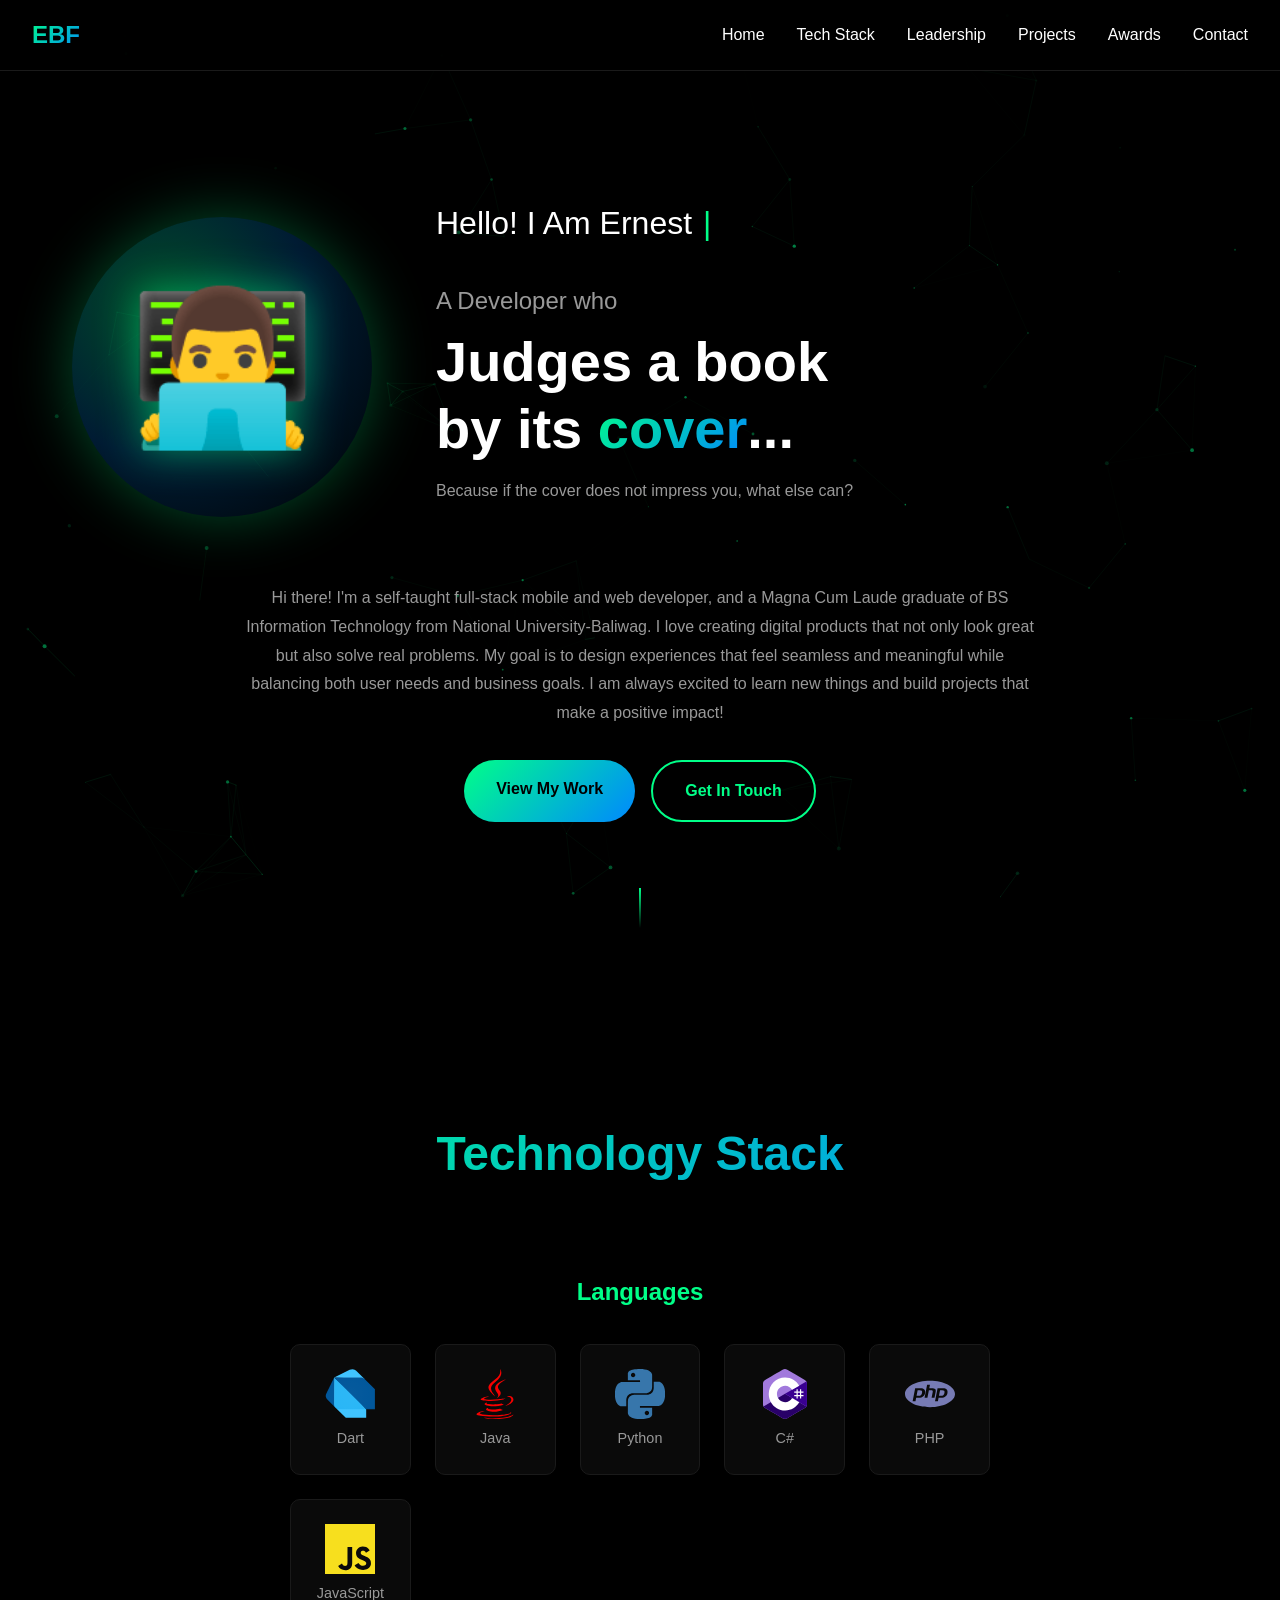
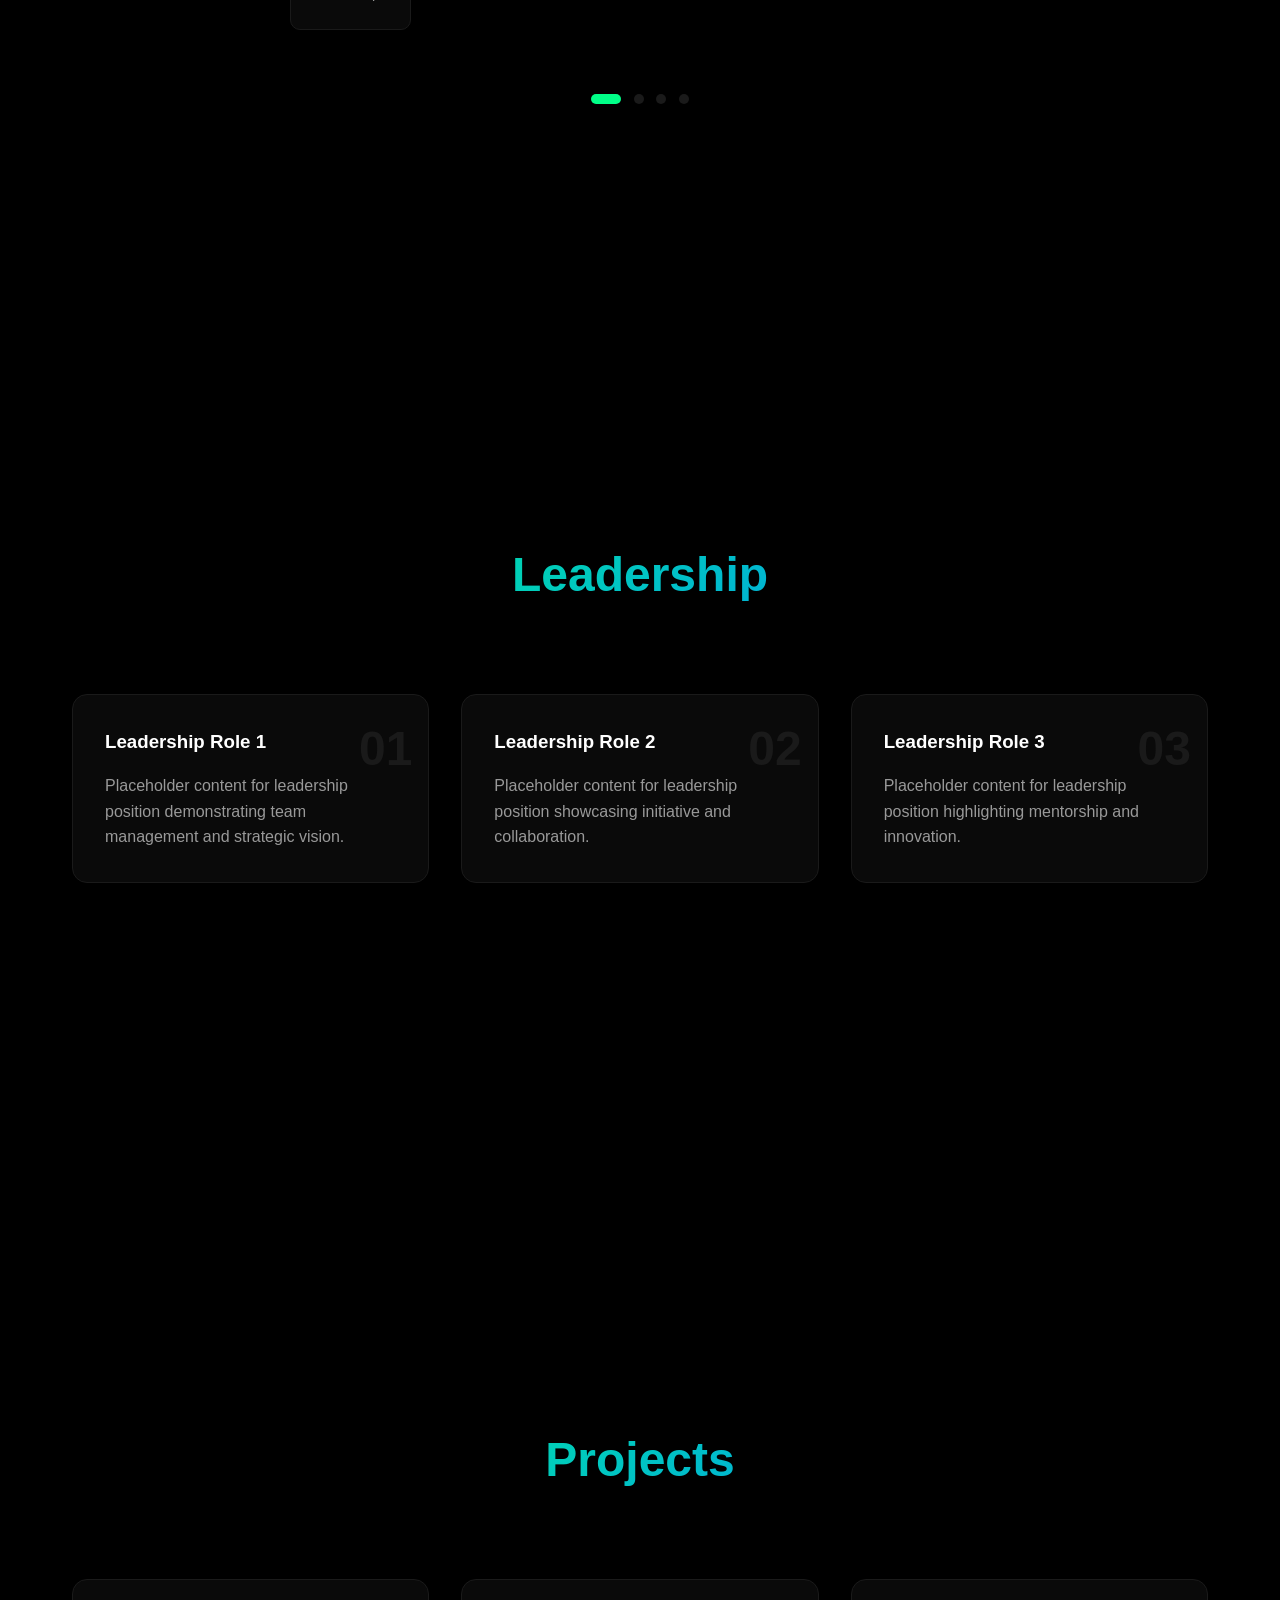
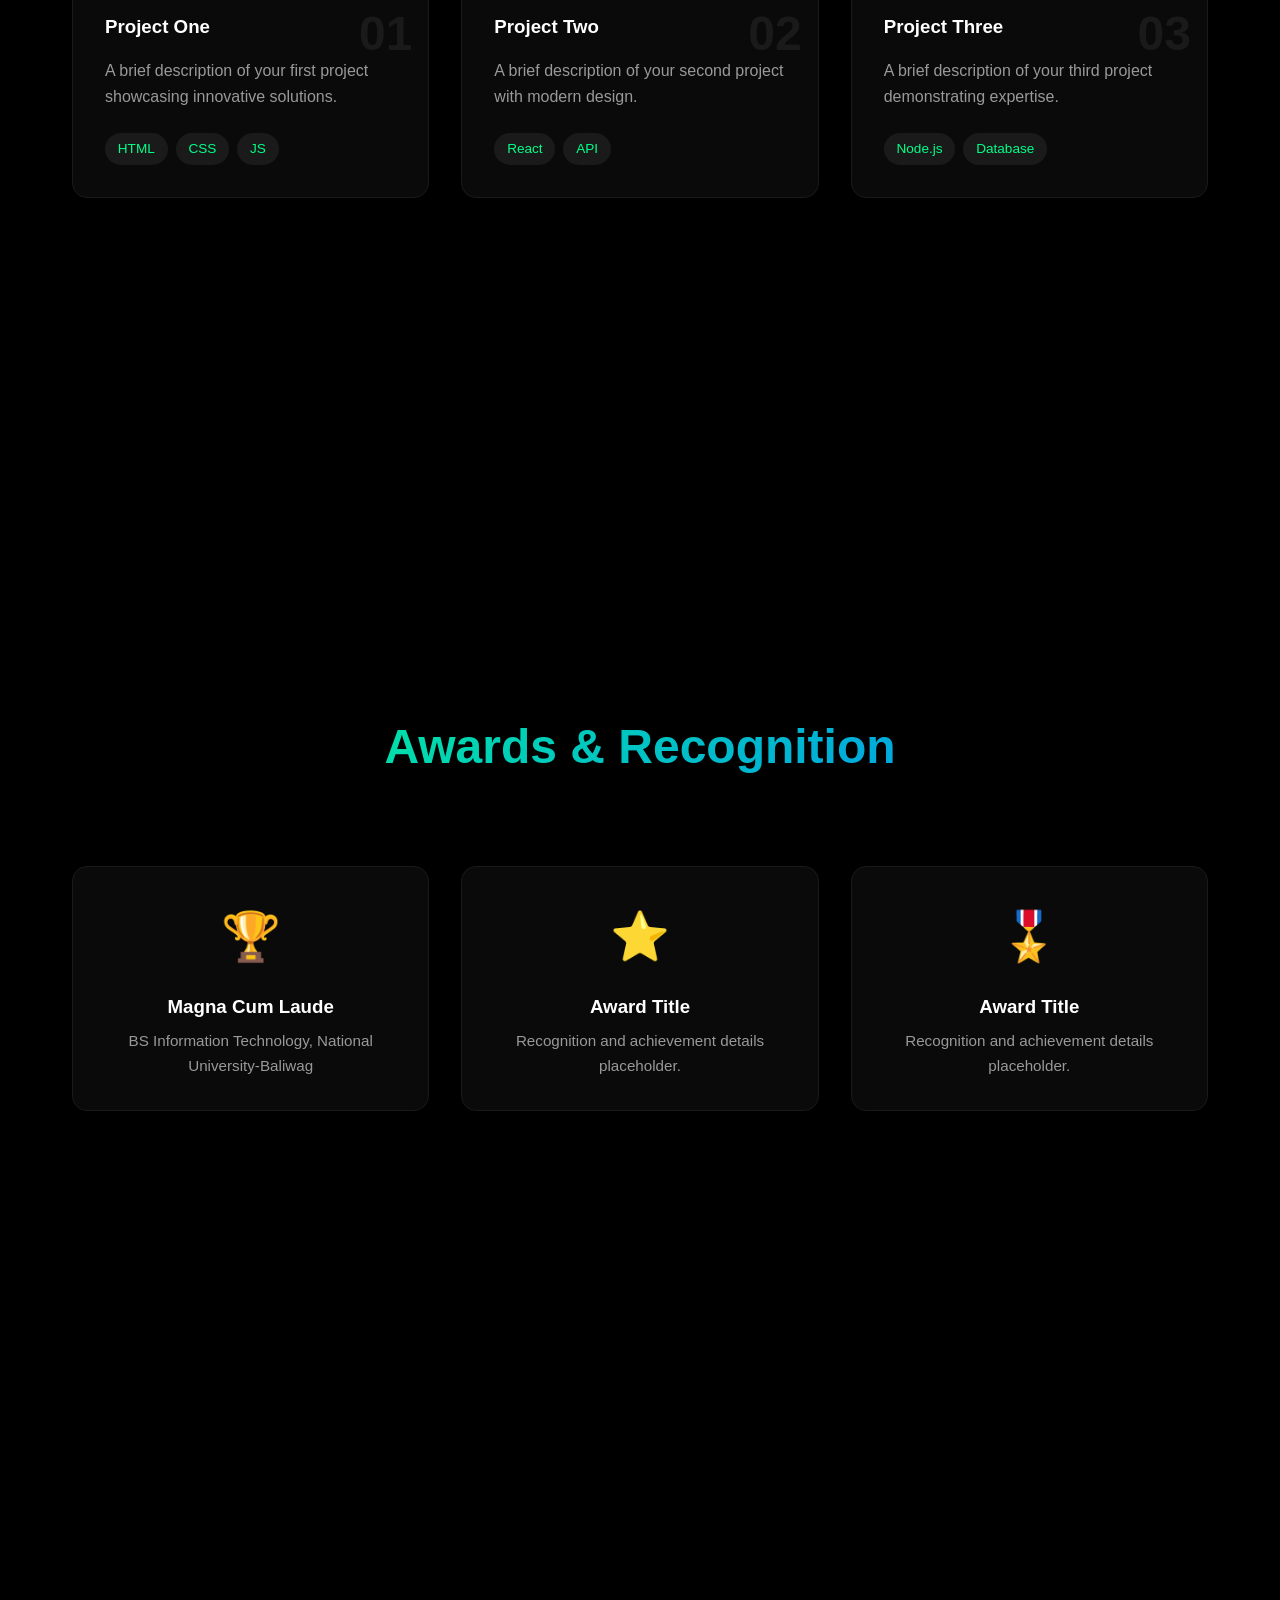
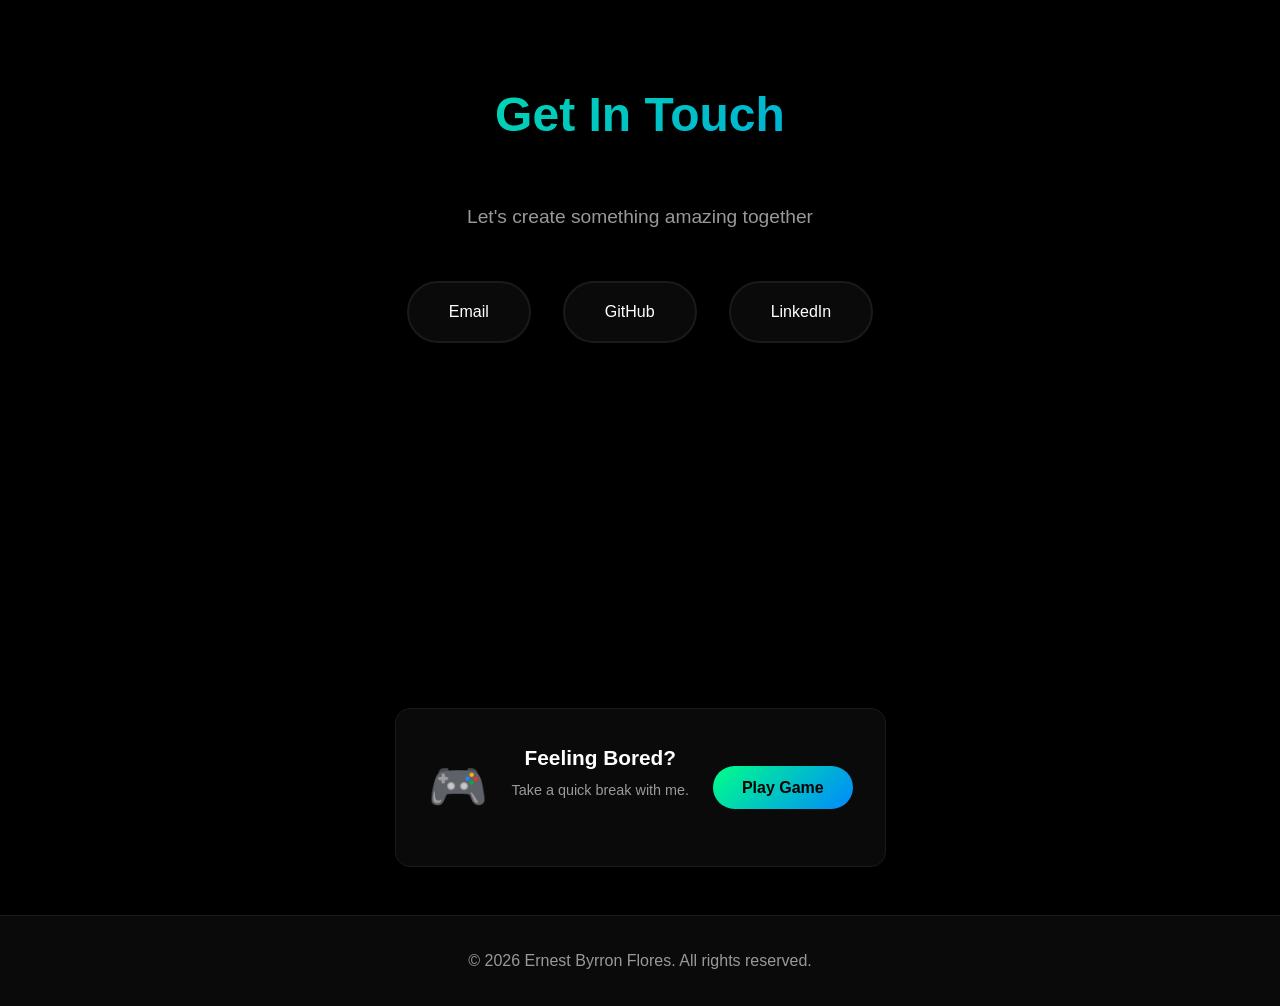
==== index.html @ b669d97f "Initial commit" ====
<!DOCTYPE html>
<html lang="en">
<head>
    <meta charset="UTF-8">
    <meta name="viewport" content="width=device-width, initial-scale=1.0">
    <title>Ernest Byrron Flores - Developer & Designer</title>
    <link rel="stylesheet" href="styles.css">
</head>
<body>
    <canvas id="particles"></canvas>
    
    <header>
        <div class="logo">EBF</div>
        <nav>
            <a href="#hero">Home</a>
            <a href="#tech-stack">Tech Stack</a>
            <a href="#leadership">Leadership</a>
            <a href="#projects">Projects</a>
            <a href="#awards">Awards</a>
            <a href="#contact">Contact</a>
        </nav>
    </header>

    <main>
        <section id="hero">
            <div class="hero-content">
                <div class="hero-avatar">
                    <div class="avatar-container">
                        <div class="avatar-emoji">👨‍💻</div>
                    </div>
                </div>
                <div class="hero-text">
                    <h1 class="hero-greeting"><span id="typewriter"></span><span class="cursor">|</span></h1>
                    <div class="tagline-section">
                        <p class="tagline-intro">A Developer who</p>
                        <p class="tagline-main">Judges a book<br>by its <span class="accent">cover</span>...</p>
                        <p class="tagline-subtitle">Because if the cover does not impress you, what else can?</p>
                    </div>
                </div>
            </div>
            <div class="hero-bio-section">
                <p class="bio">Hi there! I'm a self-taught full-stack mobile and web developer, and a Magna Cum Laude graduate of BS Information Technology from National University-Baliwag. I love creating digital products that not only look great but also solve real problems. My goal is to design experiences that feel seamless and meaningful while balancing both user needs and business goals. I am always excited to learn new things and build projects that make a positive impact!</p>
                <div class="hero-cta">
                    <a href="#projects" class="cta-button">View My Work</a>
                    <a href="#contact" class="cta-button-outline">Get In Touch</a>
                </div>
            </div>
            <div class="scroll-indicator">
                <span></span>
            </div>
        </section>

        <section id="tech-stack">
            <h2>Technology Stack</h2>
            <div class="tech-carousel-container">
                <div class="tech-carousel">
                    <div class="tech-category">
                        <h3 class="category-title">Languages</h3>
                        <div class="tech-items">
                            <div class="tech-item">
                                <img src="assets/icons/dart.svg" alt="Dart" class="tech-logo">
                                <span>Dart</span>
                            </div>
                            <div class="tech-item">
                                <img src="assets/icons/java.svg" alt="Java" class="tech-logo">
                                <span>Java</span>
                            </div>
                            <div class="tech-item">
                                <img src="assets/icons/python.svg" alt="Python" class="tech-logo">
                                <span>Python</span>
                            </div>
                            <div class="tech-item">
                                <img src="assets/icons/csharp.svg" alt="C#" class="tech-logo">
                                <span>C#</span>
                            </div>
                            <div class="tech-item">
                                <img src="assets/icons/php.svg" alt="PHP" class="tech-logo">
                                <span>PHP</span>
                            </div>
                            <div class="tech-item">
                                <img src="assets/icons/javascript.svg" alt="JavaScript" class="tech-logo">
                                <span>JavaScript</span>
                            </div>
                        </div>
                    </div>
                    <div class="tech-category">
                        <h3 class="category-title">Frontend</h3>
                        <div class="tech-items">
                            <div class="tech-item">
                                <img src="assets/icons/html5.svg" alt="HTML5" class="tech-logo">
                                <span>HTML5</span>
                            </div>
                            <div class="tech-item">
                                <img src="assets/icons/css3.svg" alt="CSS3" class="tech-logo">
                                <span>CSS3</span>
                            </div>
                            <div class="tech-item">
                                <img src="assets/icons/react.svg" alt="React" class="tech-logo">
                                <span>React</span>
                            </div>
                            <div class="tech-item">
                                <img src="assets/icons/flutter.svg" alt="Flutter" class="tech-logo">
                                <span>Flutter</span>
                            </div>
                        </div>
                    </div>
                    <div class="tech-category">
                        <h3 class="category-title">Backend & Database</h3>
                        <div class="tech-items">
                            <div class="tech-item">
                                <img src="assets/icons/laravel.svg" alt="Laravel" class="tech-logo">
                                <span>Laravel</span>
                            </div>
                            <div class="tech-item">
                                <img src="assets/icons/firebase.svg" alt="Firebase" class="tech-logo">
                                <span>Firebase</span>
                            </div>
                            <div class="tech-item">
                                <img src="assets/icons/mysql.svg" alt="MySQL" class="tech-logo">
                                <span>MySQL</span>
                            </div>
                        </div>
                    </div>
                    <div class="tech-category">
                        <h3 class="category-title">Tools & Others</h3>
                        <div class="tech-items">
                            <div class="tech-item">
                                <img src="assets/icons/figma.svg" alt="Figma" class="tech-logo">
                                <span>Figma</span>
                            </div>
                            <div class="tech-item">
                                <img src="assets/icons/flutterflow.svg" alt="FlutterFlow" class="tech-logo">
                                <span>FlutterFlow</span>
                            </div>
                            <div class="tech-item">
                                <img src="assets/icons/arduino.svg" alt="Arduino" class="tech-logo">
                                <span>Arduino</span>
                            </div>
                        </div>
                    </div>
                </div>
                <div class="carousel-dots"></div>
            </div>
        </section>

        <section id="leadership">
            <h2>Leadership</h2>
            <div class="leadership-cards">
                <div class="leadership-card">
                    <div class="card-number">01</div>
                    <h3>Leadership Role 1</h3>
                    <p>Placeholder content for leadership position demonstrating team management and strategic vision.</p>
                </div>
                <div class="leadership-card">
                    <div class="card-number">02</div>
                    <h3>Leadership Role 2</h3>
                    <p>Placeholder content for leadership position showcasing initiative and collaboration.</p>
                </div>
                <div class="leadership-card">
                    <div class="card-number">03</div>
                    <h3>Leadership Role 3</h3>
                    <p>Placeholder content for leadership position highlighting mentorship and innovation.</p>
                </div>
            </div>
        </section>


        <section id="projects">
            <h2>Projects</h2>
            <div class="project-grid">
                <div class="project-card">
                    <div class="project-number">01</div>
                    <h3>Project One</h3>
                    <p>A brief description of your first project showcasing innovative solutions.</p>
                    <div class="project-tags">
                        <span class="tag">HTML</span>
                        <span class="tag">CSS</span>
                        <span class="tag">JS</span>
                    </div>
                </div>
                <div class="project-card">
                    <div class="project-number">02</div>
                    <h3>Project Two</h3>
                    <p>A brief description of your second project with modern design.</p>
                    <div class="project-tags">
                        <span class="tag">React</span>
                        <span class="tag">API</span>
                    </div>
                </div>
                <div class="project-card">
                    <div class="project-number">03</div>
                    <h3>Project Three</h3>
                    <p>A brief description of your third project demonstrating expertise.</p>
                    <div class="project-tags">
                        <span class="tag">Node.js</span>
                        <span class="tag">Database</span>
                    </div>
                </div>
            </div>
        </section>

        <section id="awards">
            <h2>Awards & Recognition</h2>
            <div class="awards-grid">
                <div class="award-card">
                    <div class="award-icon">🏆</div>
                    <h3>Magna Cum Laude</h3>
                    <p>BS Information Technology, National University-Baliwag</p>
                </div>
                <div class="award-card">
                    <div class="award-icon">⭐</div>
                    <h3>Award Title</h3>
                    <p>Recognition and achievement details placeholder.</p>
                </div>
                <div class="award-card">
                    <div class="award-icon">🎖️</div>
                    <h3>Award Title</h3>
                    <p>Recognition and achievement details placeholder.</p>
                </div>
            </div>
        </section>

        <section id="contact">
            <h2>Get In Touch</h2>
            <p>Let's create something amazing together</p>
            <div class="contact-links">
                <a href="mailto:fbyrron19@gmail.com" class="contact-link">
                    <span class="link-text">Email</span>
                </a>
                <a href="https://github.com/yourusername" target="_blank" class="contact-link">
                    <span class="link-text">GitHub</span>
                </a>
                <a href="https://www.linkedin.com/in/ernest-byrron-flores-078899250/" target="_blank" class="contact-link">
                    <span class="link-text">LinkedIn</span>
                </a>
            </div>
        </section>

        <section id="game" class="compact-section">
            <div class="game-cta">
                <span class="game-emoji">🎮</span>
                <div class="game-text">
                    <h3>Feeling Bored?</h3>
                    <p>Take a quick break with me.</p>
                </div>
                <button class="play-game-btn-compact" onclick="openGame()">Play Game</button>
            </div>
        </section>
    </main>

    <div id="game-modal" class="modal">
        <div class="modal-content game-modal">
            <span class="close-modal" onclick="closeGame()">&times;</span>
            <h2>Tic-Tac-Toe</h2>
            
            <div class="game-mode-selection" id="modeSelection">
                <p class="mode-description">Choose your game mode</p>
                <button class="mode-btn" onclick="selectMode('ai')">
                    <span class="mode-icon">🤖</span>
                    <span class="mode-title">1 Player</span>
                    <span class="mode-subtitle">vs Ernest</span>
                </button>
                <button class="mode-btn" onclick="selectMode('2player')">
                    <span class="mode-icon">👥</span>
                    <span class="mode-title">2 Players</span>
                    <span class="mode-subtitle">vs your friend</span>
                </button>
            </div>

            <div class="game-mode-selection" id="difficultySelection" style="display: none;">
                <button class="back-arrow" onclick="backToModeSelection()">← Back</button>
                <p class="mode-description">Select Difficulty</p>
                <button class="mode-btn difficulty-btn" onclick="selectDifficulty('easy')">
                    <span class="mode-icon">😊</span>
                    <span class="mode-title">Easy</span>
                    <span class="mode-subtitle">Ernest makes mistakes</span>
                </button>
                <button class="mode-btn difficulty-btn" onclick="selectDifficulty('medium')">
                    <span class="mode-icon">🤔</span>
                    <span class="mode-title">Medium</span>
                    <span class="mode-subtitle">Balanced challenge</span>
                </button>
                <button class="mode-btn difficulty-btn" onclick="selectDifficulty('hard')">
                    <span class="mode-icon">😈</span>
                    <span class="mode-title">Hard</span>
                    <span class="mode-subtitle">Unbeatable Ernest</span>
                </button>
            </div>

            <div class="game-container" id="gameContainer" style="display: none;">
                <div class="scoreboard">
                    <div class="player-score player-x">
                        <div class="player-icon">X</div>
                        <div class="player-info">
                            <div class="player-name" id="playerXName">Player X</div>
                            <div class="score" id="scoreX">0</div>
                        </div>
                    </div>
                    <div class="score-divider">
                        <div class="vs">VS</div>
                    </div>
                    <div class="player-score player-o">
                        <div class="player-info">
                            <div class="player-name" id="playerOName">Player O</div>
                            <div class="score" id="scoreO">0</div>
                        </div>
                        <div class="player-icon">O</div>
                    </div>
                </div>

                <div class="game-status-bar">
                    <p id="gameStatus">Player X's Turn</p>
                </div>

                <div class="game-board-wrapper">
                    <div class="game-board" id="gameBoard">
                        <div class="cell" data-index="0"></div>
                        <div class="cell" data-index="1"></div>
                        <div class="cell" data-index="2"></div>
                        <div class="cell" data-index="3"></div>
                        <div class="cell" data-index="4"></div>
                        <div class="cell" data-index="5"></div>
                        <div class="cell" data-index="6"></div>
                        <div class="cell" data-index="7"></div>
                        <div class="cell" data-index="8"></div>
                    </div>
                </div>

                <div class="game-controls">
                    <button class="control-btn reset-btn" onclick="resetGame()">
                        <span>🔄</span> New Round
                    </button>
                    <button class="control-btn mode-btn-small" onclick="gameMode === 'ai' ? backToDifficultySelection() : backToModeSelection()">
                        <span>⬅️</span> Back
                    </button>
                </div>
            </div>
        </div>
    </div>

    <div id="win-modal" class="modal">
        <div class="modal-content win-modal-content">
            <h2 id="winMessage"></h2>
            <div class="win-buttons">
                <button class="cta-button" onclick="playAgain()">Play Again</button>
                <button class="cta-button-outline" onclick="closeWinModal()">Close</button>
            </div>
        </div>
    </div>

    <footer>
        <p>&copy; 2026 Ernest Byrron Flores. All rights reserved.</p>
    </footer>

    <script src="script.js"></script>
    <script src="game.js"></script>
</body>
</html>
---- styles.css ----
* {
    margin: 0;
    padding: 0;
    box-sizing: border-box;
}

html {
    overflow-x: hidden;
    width: 100%;
}

:root {
    --primary: #00ff88;
    --secondary: #0088ff;
    --bg-dark: #000000;
    --bg-card: #0a0a0a;
    --text-primary: #ffffff;
    --text-secondary: #999999;
    --border: #1a1a1a;
}

body {
    font-family: -apple-system, BlinkMacSystemFont, 'Segoe UI', Roboto, Oxygen, Ubuntu, Cantarell, sans-serif;
    line-height: 1.6;
    color: var(--text-primary);
    background: var(--bg-dark);
    overflow-x: hidden;
    width: 100%;
    max-width: 100vw;
}

#particles {
    position: fixed;
    top: 0;
    left: 0;
    width: 100%;
    height: 100%;
    z-index: 0;
    pointer-events: none;
}

header {
    position: fixed;
    top: 0;
    width: 100%;
    background: rgba(0, 0, 0, 0.8);
    backdrop-filter: blur(20px);
    padding: 1rem 2rem;
    border-bottom: 1px solid var(--border);
    z-index: 1000;
    display: flex;
    justify-content: space-between;
    align-items: center;
}

.logo {
    font-size: 1.5rem;
    font-weight: 700;
    background: linear-gradient(135deg, var(--primary), var(--secondary));
    -webkit-background-clip: text;
    -webkit-text-fill-color: transparent;
    background-clip: text;
}

nav {
    display: flex;
    gap: 2rem;
}

nav a {
    text-decoration: none;
    color: var(--text-primary);
    font-weight: 500;
    position: relative;
    transition: color 0.3s;
}

nav a::after {
    content: '';
    position: absolute;
    bottom: -5px;
    left: 0;
    width: 0;
    height: 2px;
    background: linear-gradient(90deg, var(--primary), var(--secondary));
    transition: width 0.3s;
}

nav a:hover {
    color: var(--primary);
}

nav a:hover::after {
    width: 100%;
}

main {
    margin-top: 60px;
    position: relative;
    z-index: 1;
}

section {
    padding: 6rem 2rem;
    max-width: 1200px;
    margin: 0 auto;
    min-height: 100vh;
    display: flex;
    flex-direction: column;
    justify-content: center;
}

#hero {
    position: relative;
    display: flex;
    flex-direction: column;
    justify-content: center;
    align-items: center;
    gap: 3rem;
}

.hero-content {
    display: flex;
    align-items: center;
    gap: 4rem;
    width: 100%;
    max-width: 1200px;
    animation: fadeInHero 1s ease;
}

.hero-avatar {
    flex-shrink: 0;
}

.avatar-container {
    width: 300px;
    height: 300px;
    border-radius: 50%;
    background: radial-gradient(circle at 30% 30%, rgba(0, 255, 136, 0.3), rgba(0, 136, 255, 0.2), transparent);
    display: flex;
    align-items: center;
    justify-content: center;
    position: relative;
    box-shadow: 0 0 60px rgba(0, 255, 136, 0.3);
}

.avatar-emoji {
    font-size: 150px;
    filter: drop-shadow(0 0 20px rgba(0, 255, 136, 0.5));
}

.hero-text {
    flex: 1;
    text-align: left;
}

.hero-greeting {
    font-size: 2rem;
    font-weight: 400;
    color: var(--text-primary);
    margin-bottom: 2rem;
}

.hero-greeting .name-accent {
    background: linear-gradient(135deg, var(--primary), var(--secondary));
    -webkit-background-clip: text;
    -webkit-text-fill-color: transparent;
    background-clip: text;
    font-weight: 700;
}

.hero-greeting .cursor {
    color: var(--primary);
    animation: blink 1s infinite;
    margin-left: 2px;
}

.tagline-section {
    margin-bottom: 2rem;
}

.tagline-intro {
    font-size: 1.5rem;
    color: var(--text-secondary);
    margin-bottom: 0.5rem;
}

.tagline-main {
    font-size: 3.5rem;
    font-weight: 700;
    line-height: 1.2;
    color: var(--text-primary);
    margin-bottom: 1rem;
}

.tagline-main .accent {
    background: linear-gradient(135deg, var(--primary), var(--secondary));
    -webkit-background-clip: text;
    -webkit-text-fill-color: transparent;
    background-clip: text;
}

.tagline-subtitle {
    font-size: 1rem;
    color: var(--text-secondary);
}

.hero-bio-section {
    max-width: 900px;
    text-align: center;
}

.bio {
    font-size: 1.1rem;
    color: var(--text-secondary);
    line-height: 1.8;
    margin-bottom: 2rem;
}

@keyframes blink {
    0%, 49% {
        opacity: 1;
    }
    50%, 100% {
        opacity: 0;
    }
}

.hero-cta {
    display: flex;
    gap: 1rem;
    justify-content: center;
    flex-wrap: wrap;
}

.cta-button {
    padding: 1rem 2rem;
    background: linear-gradient(135deg, var(--primary), var(--secondary));
    color: var(--bg-dark);
    text-decoration: none;
    border-radius: 50px;
    font-weight: 600;
    transition: transform 0.3s, box-shadow 0.3s;
    position: relative;
    overflow: hidden;
}

.cta-button::before {
    content: '';
    position: absolute;
    top: 50%;
    left: 50%;
    width: 0;
    height: 0;
    border-radius: 50%;
    background: rgba(255, 255, 255, 0.3);
    transform: translate(-50%, -50%);
    transition: width 0.6s, height 0.6s;
}

.cta-button:hover::before {
    width: 300px;
    height: 300px;
}

.cta-button:hover {
    transform: translateY(-3px);
    box-shadow: 0 10px 30px rgba(0, 255, 136, 0.3);
}

.cta-button-outline {
    padding: 1rem 2rem;
    background: transparent;
    color: var(--primary);
    text-decoration: none;
    border: 2px solid var(--primary);
    border-radius: 50px;
    font-weight: 600;
    transition: all 0.3s;
}

.cta-button-outline:hover {
    background: var(--primary);
    color: var(--bg-dark);
    transform: translateY(-3px);
}

.scroll-indicator {
    position: absolute;
    bottom: 2rem;
    left: 50%;
    transform: translateX(-50%);
}

.scroll-indicator span {
    display: block;
    width: 2px;
    height: 40px;
    background: linear-gradient(to bottom, var(--primary), transparent);
    animation: scrollDown 2s infinite;
}

@keyframes scrollDown {
    0%, 100% {
        opacity: 0;
        transform: translateY(-20px);
    }
    50% {
        opacity: 1;
        transform: translateY(0);
    }
}

h2 {
    font-size: 3rem;
    margin-bottom: 3rem;
    text-align: center;
    background: linear-gradient(135deg, var(--primary), var(--secondary));
    -webkit-background-clip: text;
    -webkit-text-fill-color: transparent;
    background-clip: text;
}

.subtitle {
    font-size: 1.1rem;
    color: var(--text-secondary);
    margin-bottom: 1.5rem;
}

.bio {
    font-size: 1rem;
    color: var(--text-secondary);
    line-height: 1.8;
    max-width: 800px;
    margin: 0 auto 2rem;
}

.accent {
    color: var(--primary);
    font-weight: 600;
}

.skills-grid {
    display: grid;
    gap: 2rem;
    max-width: 800px;
    margin: 0 auto;
}

.leadership-cards {
    display: grid;
    grid-template-columns: repeat(auto-fit, minmax(280px, 1fr));
    gap: 2rem;
    margin-top: 2rem;
}

.leadership-card {
    padding: 2rem;
    background: var(--bg-card);
    border: 1px solid var(--border);
    border-radius: 15px;
    transition: all 0.3s;
    position: relative;
    overflow: hidden;
}

.leadership-card::before {
    content: '';
    position: absolute;
    top: 0;
    left: 0;
    width: 100%;
    height: 100%;
    background: linear-gradient(135deg, rgba(0, 255, 136, 0.05), rgba(0, 136, 255, 0.05));
    opacity: 0;
    transition: opacity 0.3s;
}

.leadership-card:hover::before {
    opacity: 1;
}

.leadership-card:hover {
    transform: translateY(-10px);
    border-color: var(--primary);
    box-shadow: 0 20px 40px rgba(0, 255, 136, 0.2);
}

.card-number {
    font-size: 3rem;
    font-weight: 700;
    color: var(--border);
    position: absolute;
    top: 1rem;
    right: 1rem;
}

.leadership-card h3 {
    margin-bottom: 1rem;
    position: relative;
    z-index: 1;
}

.leadership-card p {
    color: var(--text-secondary);
    position: relative;
    z-index: 1;
}

.featured-content {
    display: flex;
    gap: 3rem;
    align-items: center;
    margin-top: 2rem;
}

.featured-text {
    flex: 1;
}

.featured-text h3 {
    font-size: 2rem;
    margin-bottom: 1rem;
    background: linear-gradient(135deg, var(--primary), var(--secondary));
    -webkit-background-clip: text;
    -webkit-text-fill-color: transparent;
    background-clip: text;
}

.featured-text p {
    color: var(--text-secondary);
    line-height: 1.8;
    margin-bottom: 1.5rem;
}

.featured-visual {
    flex: 1;
}

.mockup-placeholder {
    background: var(--bg-card);
    border: 1px solid var(--border);
    border-radius: 20px;
    padding: 4rem 2rem;
    text-align: center;
    display: flex;
    flex-direction: column;
    align-items: center;
    gap: 1rem;
}

.mockup-placeholder span {
    font-size: 5rem;
}

.mockup-placeholder p {
    color: var(--text-secondary);
    font-size: 1.2rem;
}

.awards-grid {
    display: grid;
    grid-template-columns: repeat(auto-fit, minmax(280px, 1fr));
    gap: 2rem;
    margin-top: 2rem;
}

.award-card {
    padding: 2rem;
    background: var(--bg-card);
    border: 1px solid var(--border);
    border-radius: 15px;
    text-align: center;
    transition: all 0.3s;
}

.award-card:hover {
    transform: translateY(-10px);
    border-color: var(--primary);
    box-shadow: 0 20px 40px rgba(0, 255, 136, 0.2);
}

.award-icon {
    font-size: 3rem;
    margin-bottom: 1rem;
}

.award-card h3 {
    margin-bottom: 0.5rem;
}

.award-card p {
    color: var(--text-secondary);
    font-size: 0.95rem;
}

.project-grid {
    display: grid;
    grid-template-columns: repeat(auto-fit, minmax(300px, 1fr));
    gap: 2rem;
    margin-top: 2rem;
}

.project-card {
    padding: 2rem;
    background: var(--bg-card);
    border: 1px solid var(--border);
    border-radius: 15px;
    transition: transform 0.3s, border-color 0.3s, box-shadow 0.3s;
    position: relative;
    overflow: hidden;
}

.project-card::before {
    content: '';
    position: absolute;
    top: 0;
    left: 0;
    width: 100%;
    height: 100%;
    background: linear-gradient(135deg, rgba(0, 255, 136, 0.1), rgba(0, 136, 255, 0.1));
    opacity: 0;
    transition: opacity 0.3s;
}

.project-card:hover::before {
    opacity: 1;
}

.project-card:hover {
    transform: translateY(-10px);
    border-color: var(--primary);
    box-shadow: 0 20px 40px rgba(0, 255, 136, 0.2);
}

.project-number {
    font-size: 3rem;
    font-weight: 700;
    color: var(--border);
    position: absolute;
    top: 1rem;
    right: 1rem;
    z-index: 0;
}

.project-card h3 {
    margin-bottom: 1rem;
    color: var(--text-primary);
    position: relative;
    z-index: 1;
}

.project-card p {
    color: var(--text-secondary);
    margin-bottom: 1.5rem;
    position: relative;
    z-index: 1;
}

.project-tags {
    display: flex;
    gap: 0.5rem;
    flex-wrap: wrap;
    position: relative;
    z-index: 1;
}

.tag {
    padding: 0.3rem 0.8rem;
    background: var(--border);
    border-radius: 20px;
    font-size: 0.85rem;
    color: var(--primary);
}

#contact p {
    text-align: center;
    font-size: 1.2rem;
    color: var(--text-secondary);
    margin-bottom: 3rem;
}

.contact-links {
    display: flex;
    justify-content: center;
    gap: 2rem;
    flex-wrap: wrap;
}

.contact-link {
    padding: 1rem 2.5rem;
    background: var(--bg-card);
    color: var(--text-primary);
    text-decoration: none;
    border-radius: 50px;
    border: 2px solid var(--border);
    transition: all 0.3s;
    position: relative;
    overflow: hidden;
}

.contact-link::before {
    content: '';
    position: absolute;
    top: 0;
    left: -100%;
    width: 100%;
    height: 100%;
    background: linear-gradient(90deg, transparent, rgba(0, 255, 136, 0.3), transparent);
    transition: left 0.5s;
}

.contact-link:hover::before {
    left: 100%;
}

.contact-link:hover {
    border-color: var(--primary);
    transform: translateY(-3px);
    box-shadow: 0 10px 30px rgba(0, 255, 136, 0.2);
}

footer {
    text-align: center;
    padding: 2rem;
    background: var(--bg-card);
    border-top: 1px solid var(--border);
    color: var(--text-secondary);
}

/* Scroll animations */
.fade-in {
    opacity: 0;
    transform: translateY(30px);
    transition: opacity 0.6s ease, transform 0.6s ease;
}

.fade-in.animate {
    opacity: 1;
    transform: translateY(0);
}

.slide-up {
    opacity: 0;
    transform: translateY(50px);
    transition: opacity 0.5s ease, transform 0.5s ease;
}

.slide-up.animate {
    opacity: 1;
    transform: translateY(0);
}

@keyframes fadeInHero {
    from {
        opacity: 0;
        transform: translateY(20px);
    }
    to {
        opacity: 1;
        transform: translateY(0);
    }
}

@media (max-width: 1024px) {
    section {
        padding: 5rem 2rem;
    }
    
    .tech-items {
        grid-template-columns: repeat(3, 1fr);
    }
}

@media (max-width: 768px) {
    header {
        padding: 1rem;
    }
    
    .logo {
        font-size: 1.2rem;
    }
    
    nav {
        display: none;
        position: fixed;
        top: 60px;
        left: 0;
        right: 0;
        background: rgba(0, 0, 0, 0.98);
        flex-direction: column;
        padding: 2rem;
        gap: 1.5rem;
        border-bottom: 1px solid var(--border);
    }
    
    nav.active {
        display: flex;
    }
    
    nav a {
        font-size: 1.2rem;
        text-align: center;
    }
    
    .hero-content {
        flex-direction: column;
        gap: 2rem;
        text-align: center;
    }
    
    .hero-text {
        text-align: center;
    }
    
    .avatar-container {
        width: 200px;
        height: 200px;
    }
    
    .avatar-emoji {
        font-size: 100px;
    }
    
    .hero-greeting {
        font-size: 1.5rem;
    }
    
    .tagline-intro {
        font-size: 1.2rem;
    }
    
    .tagline-main {
        font-size: 2.5rem;
    }
    
    .tagline-subtitle {
        font-size: 0.9rem;
    }
    
    .bio {
        font-size: 0.95rem;
    }
    
    h2 {
        font-size: 2rem;
    }
    
    section {
        padding: 4rem 1.5rem;
        min-height: auto;
    }
    
    #hero {
        min-height: 100vh;
    }
    
    .hero-cta {
        flex-direction: column;
        align-items: stretch;
        gap: 1rem;
    }
    
    .cta-button, .cta-button-outline {
        width: 100%;
        text-align: center;
    }
    
    .tech-items {
        grid-template-columns: repeat(2, 1fr);
        gap: 1rem;
    }
    
    .tech-item {
        padding: 1rem;
    }
    
    .tech-logo {
        width: 40px;
        height: 40px;
    }
    
    .category-title {
        font-size: 1.2rem;
    }
    
    .game-cta {
        flex-direction: column;
        text-align: center;
        padding: 1.5rem;
    }
    
    .play-game-btn-compact {
        width: 100%;
    }
    
    .leadership-cards {
        grid-template-columns: 1fr;
    }
    
    .featured-content {
        flex-direction: column;
    }
    
    .featured-visual {
        margin-top: 2rem;
    }
    
    .project-grid {
        grid-template-columns: 1fr;
    }
    
    .awards-grid {
        grid-template-columns: 1fr;
    }
    
    .contact-links {
        flex-direction: column;
        align-items: stretch;
    }
    
    .contact-link {
        width: 100%;
        text-align: center;
    }
}

@media (max-width: 480px) {
    .glitch {
        font-size: 1.5rem;
    }
    
    h2 {
        font-size: 1.5rem;
    }
    
    section {
        padding: 3rem 1rem;
    }
    
    .tech-items {
        grid-template-columns: repeat(2, 1fr);
    }
    
    .project-number, .card-number {
        font-size: 2rem;
    }
    
    .cta-button, .cta-button-outline {
        padding: 0.8rem 1.5rem;
        font-size: 0.9rem;
    }
}


/* Tech Stack Carousel */
.tech-carousel-container {
    max-width: 900px;
    margin: 0 auto;
    position: relative;
    overflow: hidden;
}

.tech-carousel {
    display: flex;
    transition: transform 0.5s ease;
}

.tech-category {
    min-width: 100%;
    padding: 2rem 1rem;
    box-sizing: border-box;
}

.category-title {
    font-size: 1.5rem;
    margin-bottom: 2rem;
    text-align: center;
    color: var(--primary);
    font-weight: 600;
}

.tech-items {
    display: grid;
    grid-template-columns: repeat(auto-fit, minmax(100px, 1fr));
    gap: 1.5rem;
    max-width: 700px;
    margin: 0 auto;
    width: 100%;
}

.tech-item {
    display: flex;
    flex-direction: column;
    align-items: center;
    gap: 0.5rem;
    padding: 1.5rem;
    background: var(--bg-card);
    border: 1px solid var(--border);
    border-radius: 10px;
    transition: all 0.3s;
}

.tech-item:hover {
    border-color: var(--primary);
    transform: translateY(-5px);
}

.tech-logo {
    width: 50px;
    height: 50px;
    object-fit: contain;
}

.tech-item span {
    font-size: 0.9rem;
    color: var(--text-secondary);
}

.carousel-dots {
    display: flex;
    justify-content: center;
    gap: 0.8rem;
    margin-top: 2rem;
}

.carousel-dot {
    width: 10px;
    height: 10px;
    border-radius: 50%;
    background: var(--border);
    cursor: pointer;
    transition: all 0.3s;
}

.carousel-dot.active {
    background: var(--primary);
    width: 30px;
    border-radius: 5px;
}

.carousel-dot:hover {
    background: var(--text-secondary);
}

/* Compact Game Section */
.compact-section {
    min-height: auto !important;
    padding: 3rem 2rem !important;
}

.game-cta {
    max-width: 600px;
    margin: 0 auto;
    display: flex;
    align-items: center;
    gap: 1.5rem;
    padding: 2rem;
    background: var(--bg-card);
    border: 1px solid var(--border);
    border-radius: 15px;
    transition: all 0.3s;
}

.game-cta:hover {
    border-color: var(--primary);
    box-shadow: 0 10px 30px rgba(0, 255, 136, 0.2);
}

.game-emoji {
    font-size: 3rem;
    flex-shrink: 0;
}

.game-text {
    flex: 1;
}

.game-text h3 {
    font-size: 1.3rem;
    margin-bottom: 0.3rem;
    color: var(--text-primary);
}

.game-text p {
    font-size: 0.9rem;
    color: var(--text-secondary);
    margin: 0;
}

.play-game-btn-compact {
    padding: 0.8rem 1.8rem;
    background: linear-gradient(135deg, var(--primary), var(--secondary));
    color: var(--bg-dark);
    border: none;
    border-radius: 50px;
    font-size: 1rem;
    font-weight: 600;
    cursor: pointer;
    transition: all 0.3s;
    flex-shrink: 0;
}

.play-game-btn-compact:hover {
    transform: translateY(-3px);
    box-shadow: 0 5px 20px rgba(0, 255, 136, 0.3);
}

.subtitle {
    font-size: 1.1rem;
    color: var(--text-secondary);
    margin-bottom: 1.5rem;
}

.bio {
    font-size: 1rem;
    color: var(--text-secondary);
    line-height: 1.8;
    max-width: 800px;
    margin: 0 auto 2rem;
}

.accent {
    color: var(--primary);
    font-weight: 600;
}

.leadership-cards {
    display: grid;
    grid-template-columns: repeat(auto-fit, minmax(280px, 1fr));
    gap: 2rem;
    margin-top: 2rem;
}

.leadership-card {
    padding: 2rem;
    background: var(--bg-card);
    border: 1px solid var(--border);
    border-radius: 15px;
    transition: all 0.3s;
    position: relative;
    overflow: hidden;
}

.leadership-card::before {
    content: '';
    position: absolute;
    top: 0;
    left: 0;
    width: 100%;
    height: 100%;
    background: linear-gradient(135deg, rgba(0, 255, 136, 0.05), rgba(0, 136, 255, 0.05));
    opacity: 0;
    transition: opacity 0.3s;
}

.leadership-card:hover::before {
    opacity: 1;
}

.leadership-card:hover {
    transform: translateY(-10px);
    border-color: var(--primary);
    box-shadow: 0 20px 40px rgba(0, 255, 136, 0.2);
}

.card-number {
    font-size: 3rem;
    font-weight: 700;
    color: var(--border);
    position: absolute;
    top: 1rem;
    right: 1rem;
}

.leadership-card h3 {
    margin-bottom: 1rem;
    position: relative;
    z-index: 1;
}

.leadership-card p {
    color: var(--text-secondary);
    position: relative;
    z-index: 1;
}

.featured-content {
    display: flex;
    gap: 3rem;
    align-items: center;
    margin-top: 2rem;
}

.featured-text {
    flex: 1;
}

.featured-text h3 {
    font-size: 2rem;
    margin-bottom: 1rem;
    background: linear-gradient(135deg, var(--primary), var(--secondary));
    -webkit-background-clip: text;
    -webkit-text-fill-color: transparent;
    background-clip: text;
}

.featured-text p {
    color: var(--text-secondary);
    line-height: 1.8;
    margin-bottom: 1.5rem;
}

.featured-visual {
    flex: 1;
}

.mockup-placeholder {
    background: var(--bg-card);
    border: 1px solid var(--border);
    border-radius: 20px;
    padding: 4rem 2rem;
    text-align: center;
    display: flex;
    flex-direction: column;
    align-items: center;
    gap: 1rem;
}

.mockup-placeholder span {
    font-size: 5rem;
}

.mockup-placeholder p {
    color: var(--text-secondary);
    font-size: 1.2rem;
}

.awards-grid {
    display: grid;
    grid-template-columns: repeat(auto-fit, minmax(280px, 1fr));
    gap: 2rem;
    margin-top: 2rem;
}

.award-card {
    padding: 2rem;
    background: var(--bg-card);
    border: 1px solid var(--border);
    border-radius: 15px;
    text-align: center;
    transition: all 0.3s;
}

.award-card:hover {
    transform: translateY(-10px);
    border-color: var(--primary);
    box-shadow: 0 20px 40px rgba(0, 255, 136, 0.2);
}

.award-icon {
    font-size: 3rem;
    margin-bottom: 1rem;
}

.award-card h3 {
    margin-bottom: 0.5rem;
}

.award-card p {
    color: var(--text-secondary);
    font-size: 0.95rem;
}


/* Game Section */
#game {
    text-align: center;
}

#game p {
    color: var(--text-secondary);
    margin-bottom: 2rem;
}

.play-game-btn {
    padding: 1rem 2.5rem;
    background: linear-gradient(135deg, var(--primary), var(--secondary));
    color: var(--bg-dark);
    border: none;
    border-radius: 50px;
    font-size: 1.1rem;
    font-weight: 600;
    cursor: pointer;
    transition: all 0.3s;
}

.play-game-btn:hover {
    transform: translateY(-3px);
    box-shadow: 0 10px 30px rgba(0, 255, 136, 0.3);
}

/* Modal Styles */
.modal {
    display: none;
    position: fixed;
    z-index: 2000;
    left: 0;
    top: 0;
    width: 100%;
    height: 100%;
    background: rgba(0, 0, 0, 0.95);
    backdrop-filter: blur(10px);
    animation: fadeIn 0.3s ease;
    overflow-y: auto;
}

.modal.active {
    display: flex;
    justify-content: center;
    align-items: center;
    padding: 2rem 1rem;
}

@keyframes fadeIn {
    from { opacity: 0; }
    to { opacity: 1; }
}

.modal-content {
    background: var(--bg-card);
    border: 1px solid var(--border);
    border-radius: 20px;
    padding: 3rem;
    max-width: 600px;
    width: 90%;
    position: relative;
    animation: slideUp 0.3s ease;
}

.game-modal {
    max-width: 700px;
}

@keyframes slideUp {
    from {
        opacity: 0;
        transform: translateY(50px);
    }
    to {
        opacity: 1;
        transform: translateY(0);
    }
}

.close-modal {
    position: absolute;
    top: 1rem;
    right: 1.5rem;
    font-size: 2rem;
    color: var(--text-secondary);
    cursor: pointer;
    transition: color 0.3s;
    z-index: 10;
}

.close-modal:hover {
    color: var(--primary);
}

.modal-content h2 {
    margin-bottom: 2rem;
    text-align: center;
}

.game-mode-selection {
    display: flex;
    flex-direction: column;
    gap: 1.5rem;
    position: relative;
}

.back-arrow {
    position: absolute;
    top: -1rem;
    left: 0;
    background: transparent;
    border: none;
    color: var(--text-secondary);
    font-size: 1rem;
    cursor: pointer;
    padding: 0.5rem;
    transition: color 0.3s;
}

.back-arrow:hover {
    color: var(--primary);
}

.mode-description {
    text-align: center;
    color: var(--text-secondary);
    margin-bottom: 0.5rem;
}

.mode-btn {
    padding: 1.5rem 2rem;
    background: var(--bg-dark);
    color: var(--text-primary);
    border: 2px solid var(--border);
    border-radius: 15px;
    font-size: 1.1rem;
    font-weight: 600;
    cursor: pointer;
    transition: all 0.3s;
    display: flex;
    flex-direction: column;
    align-items: center;
    gap: 0.5rem;
}

.mode-icon {
    font-size: 2.5rem;
}

.mode-title {
    font-size: 1.3rem;
}

.mode-subtitle {
    font-size: 0.9rem;
    color: var(--text-secondary);
}

.mode-btn:hover {
    background: linear-gradient(135deg, rgba(0, 255, 136, 0.1), rgba(0, 136, 255, 0.1));
    border-color: var(--primary);
    transform: translateY(-5px);
    box-shadow: 0 10px 30px rgba(0, 255, 136, 0.2);
}

.difficulty-btn .mode-subtitle {
    font-size: 0.85rem;
}

.game-container {
    display: flex;
    flex-direction: column;
    gap: 2rem;
}

/* Scoreboard */
.scoreboard {
    display: flex;
    justify-content: space-between;
    align-items: center;
    gap: 1rem;
    padding: 1.5rem;
    background: var(--bg-dark);
    border: 2px solid var(--border);
    border-radius: 15px;
}

.player-score {
    display: flex;
    align-items: center;
    gap: 1rem;
    flex: 1;
}

.player-score.player-x {
    justify-content: flex-start;
}

.player-score.player-o {
    justify-content: flex-end;
}

.player-icon {
    width: 50px;
    height: 50px;
    border-radius: 10px;
    display: flex;
    justify-content: center;
    align-items: center;
    font-size: 2rem;
    font-weight: 700;
    border: 2px solid;
}

.player-x .player-icon {
    background: rgba(0, 255, 136, 0.1);
    border-color: var(--primary);
    color: var(--primary);
}

.player-o .player-icon {
    background: rgba(0, 136, 255, 0.1);
    border-color: var(--secondary);
    color: var(--secondary);
}

.player-info {
    display: flex;
    flex-direction: column;
    gap: 0.3rem;
}

.player-o .player-info {
    align-items: flex-end;
}

.player-name {
    font-size: 0.9rem;
    color: var(--text-secondary);
    font-weight: 500;
}

.score {
    font-size: 1.8rem;
    font-weight: 700;
    color: var(--text-primary);
}

.score-divider {
    display: flex;
    align-items: center;
    justify-content: center;
}

.vs {
    padding: 0.5rem 1rem;
    background: var(--border);
    border-radius: 8px;
    font-size: 0.9rem;
    font-weight: 700;
    color: var(--text-secondary);
}

/* Game Status Bar */
.game-status-bar {
    text-align: center;
    padding: 1rem;
    background: linear-gradient(135deg, rgba(0, 255, 136, 0.1), rgba(0, 136, 255, 0.1));
    border: 1px solid var(--border);
    border-radius: 10px;
}

#gameStatus {
    font-size: 1.2rem;
    color: var(--primary);
    font-weight: 600;
    margin: 0;
}

/* Game Board */
.game-board-wrapper {
    display: flex;
    justify-content: center;
    padding: 1rem;
}

.game-board {
    display: grid;
    grid-template-columns: repeat(3, 1fr);
    gap: 12px;
    max-width: 400px;
    width: 100%;
    padding: 1.5rem;
    background: var(--bg-dark);
    border: 3px solid var(--border);
    border-radius: 20px;
    box-shadow: 0 10px 40px rgba(0, 0, 0, 0.5);
}

.cell {
    aspect-ratio: 1;
    background: var(--bg-card);
    border: 3px solid var(--border);
    border-radius: 12px;
    display: flex;
    justify-content: center;
    align-items: center;
    font-size: 3.5rem;
    font-weight: 700;
    cursor: pointer;
    transition: all 0.3s;
    position: relative;
}

.cell::before {
    content: '';
    position: absolute;
    inset: 0;
    border-radius: 12px;
    background: linear-gradient(135deg, rgba(0, 255, 136, 0.1), rgba(0, 136, 255, 0.1));
    opacity: 0;
    transition: opacity 0.3s;
}

.cell:hover:not(.taken) {
    border-color: var(--primary);
    transform: scale(1.05);
}

.cell:hover:not(.taken)::before {
    opacity: 1;
}

.cell.taken {
    cursor: not-allowed;
}

.cell.x {
    color: var(--primary);
    text-shadow: 0 0 20px rgba(0, 255, 136, 0.5);
}

.cell.o {
    color: var(--secondary);
    text-shadow: 0 0 20px rgba(0, 136, 255, 0.5);
}

.cell.winning {
    background: linear-gradient(135deg, rgba(0, 255, 136, 0.2), rgba(0, 136, 255, 0.2));
    border-color: var(--primary);
    animation: winPulse 0.6s ease;
}

@keyframes winPulse {
    0%, 100% { transform: scale(1); }
    50% { transform: scale(1.1); }
}

/* Game Controls */
.game-controls {
    display: flex;
    gap: 1rem;
    justify-content: center;
    flex-wrap: wrap;
}

.control-btn {
    padding: 0.8rem 1.5rem;
    border: 2px solid var(--border);
    border-radius: 10px;
    font-size: 1rem;
    font-weight: 600;
    cursor: pointer;
    transition: all 0.3s;
    display: flex;
    align-items: center;
    gap: 0.5rem;
}

.reset-btn {
    background: var(--primary);
    color: var(--bg-dark);
    border-color: var(--primary);
}

.reset-btn:hover {
    transform: translateY(-3px);
    box-shadow: 0 5px 20px rgba(0, 255, 136, 0.4);
}

.mode-btn-small {
    background: transparent;
    color: var(--text-secondary);
}

.mode-btn-small:hover {
    border-color: var(--primary);
    color: var(--primary);
    transform: translateY(-3px);
}

.win-modal-content {
    text-align: center;
    padding: 3rem;
}

.win-modal-content h2 {
    font-size: 2.5rem;
    margin-bottom: 2rem;
    background: linear-gradient(135deg, var(--primary), var(--secondary));
    -webkit-background-clip: text;
    -webkit-text-fill-color: transparent;
    background-clip: text;
}

.win-buttons {
    display: flex;
    gap: 1rem;
    justify-content: center;
    flex-wrap: wrap;
}

@media (max-width: 768px) {
    .modal-content {
        padding: 2rem 1.5rem;
    }
    
    .game-modal {
        max-width: 95%;
    }
    
    .scoreboard {
        flex-direction: row;
        gap: 0.5rem;
        padding: 1rem;
    }
    
    .player-score {
        flex-direction: column;
        align-items: center;
        text-align: center;
        gap: 0.5rem;
    }
    
    .player-score.player-x,
    .player-score.player-o {
        justify-content: center;
    }
    
    .player-info {
        align-items: center !important;
    }
    
    .player-o .player-info {
        align-items: center !important;
    }
    
    .score-divider {
        display: flex;
        align-items: center;
    }
    
    .vs {
        padding: 0.3rem 0.8rem;
        font-size: 0.8rem;
    }
    
    .game-board {
        max-width: 340px;
        padding: 1.5rem;
        gap: 15px;
        border-width: 4px;
        background: linear-gradient(135deg, rgba(0, 255, 136, 0.03), rgba(0, 136, 255, 0.03));
    }
    
    .cell {
        font-size: 3rem;
        border-width: 3px;
        border-color: rgba(0, 255, 136, 0.3);
        background: rgba(10, 10, 10, 0.8);
    }
    
    .cell:hover:not(.taken) {
        border-color: var(--primary);
        background: rgba(0, 255, 136, 0.1);
    }
    
    .game-controls {
        flex-direction: column;
        width: 100%;
    }
    
    .control-btn {
        width: 100%;
        justify-content: center;
    }
    
    .win-modal-content h2 {
        font-size: 1.8rem;
    }
    
    .win-buttons {
        flex-direction: column;
        width: 100%;
    }
    
    .win-buttons button {
        width: 100%;
    }
}

@media (max-width: 480px) {
    .player-icon {
        width: 45px;
        height: 45px;
        font-size: 1.5rem;
    }
    
    .player-name {
        font-size: 0.8rem;
    }
    
    .score {
        font-size: 1.5rem;
    }
    
    .game-board {
        max-width: 300px;
        padding: 1.2rem;
        gap: 12px;
    }
    
    .cell {
        font-size: 2.5rem;
        border-width: 3px;
    }
}
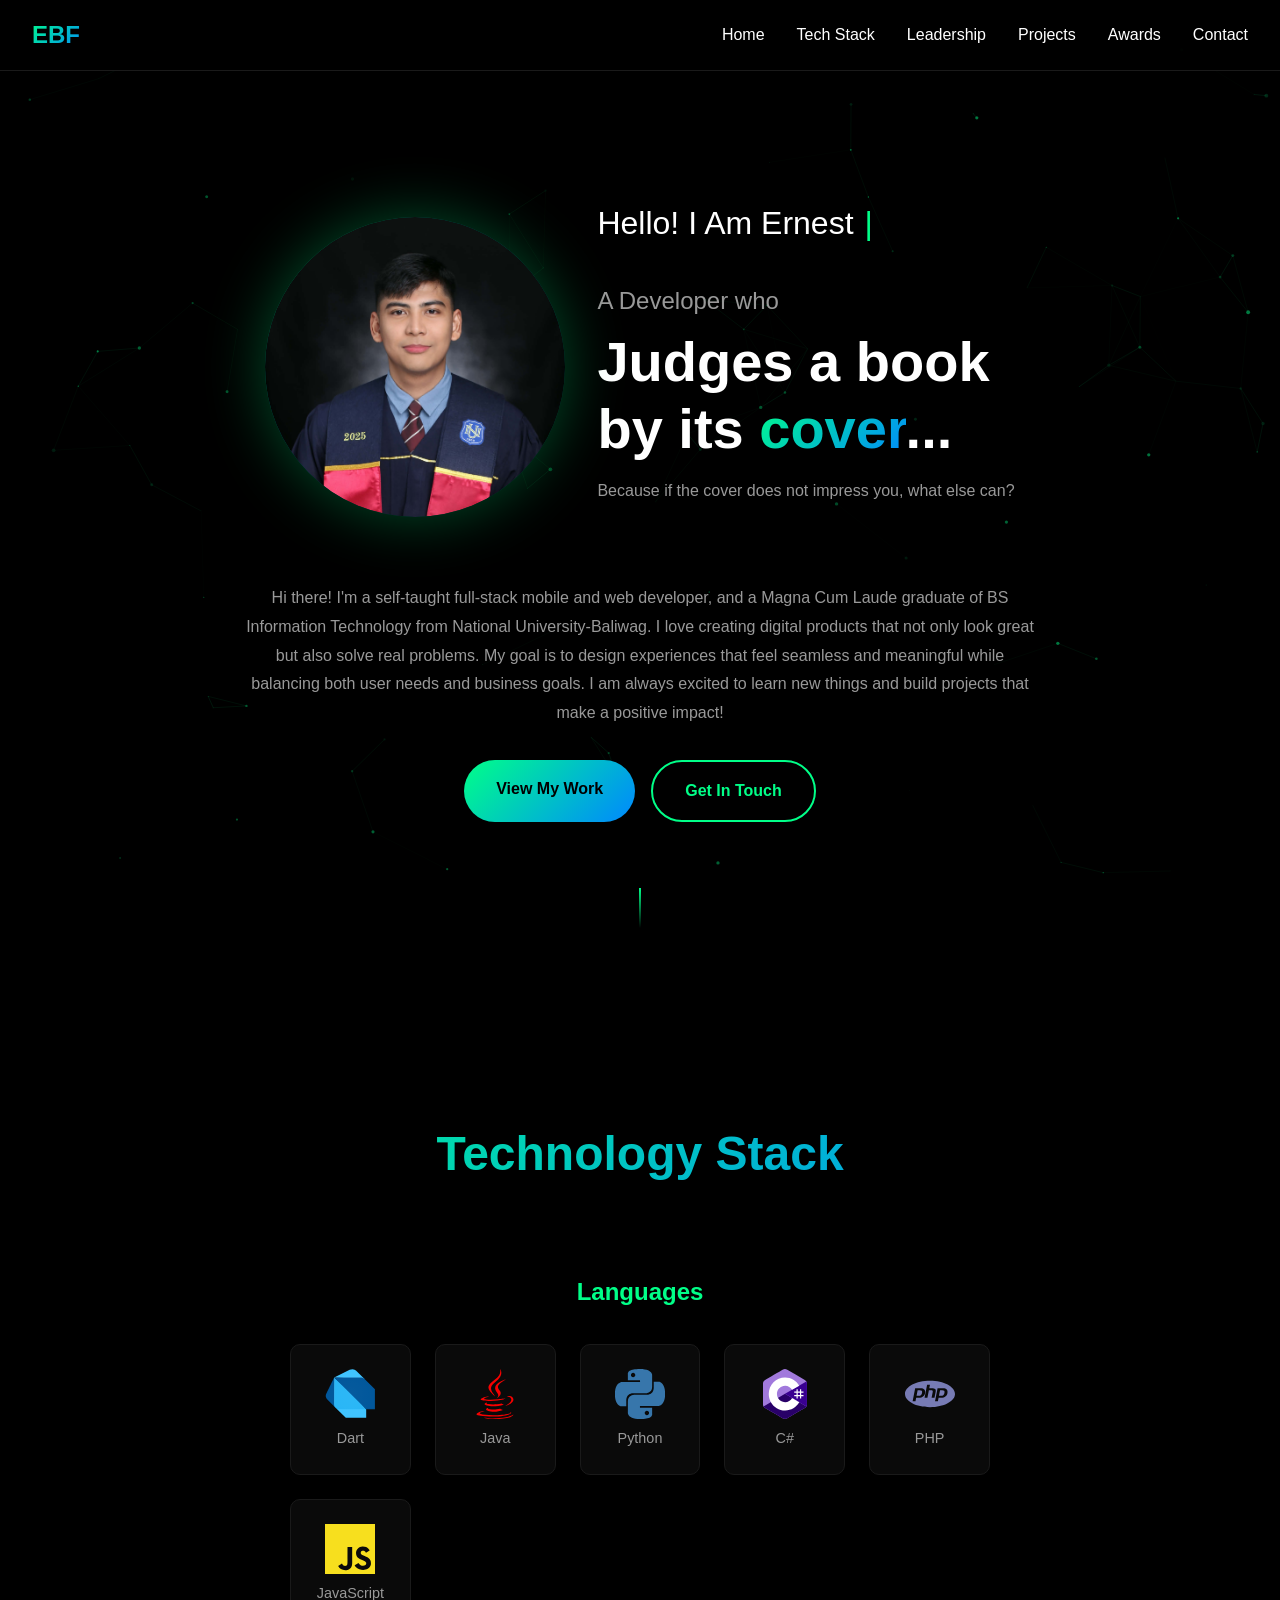
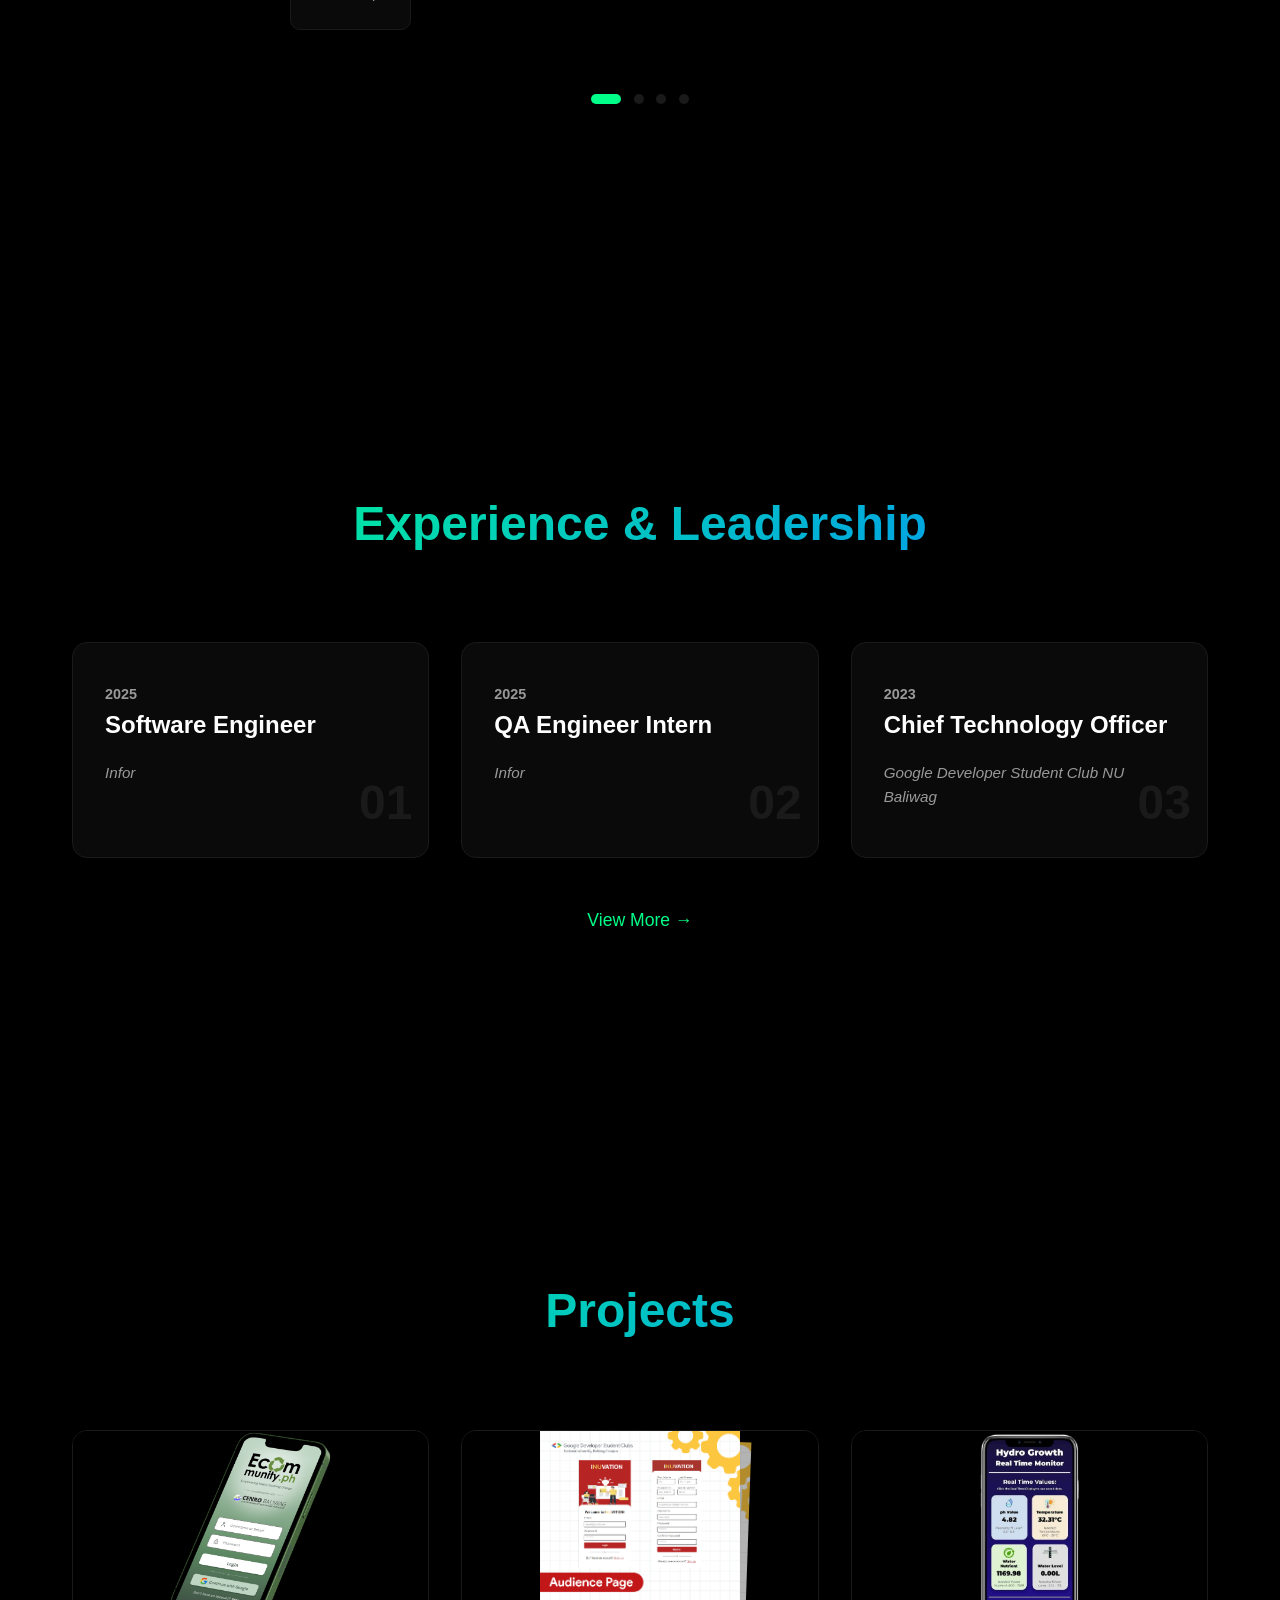
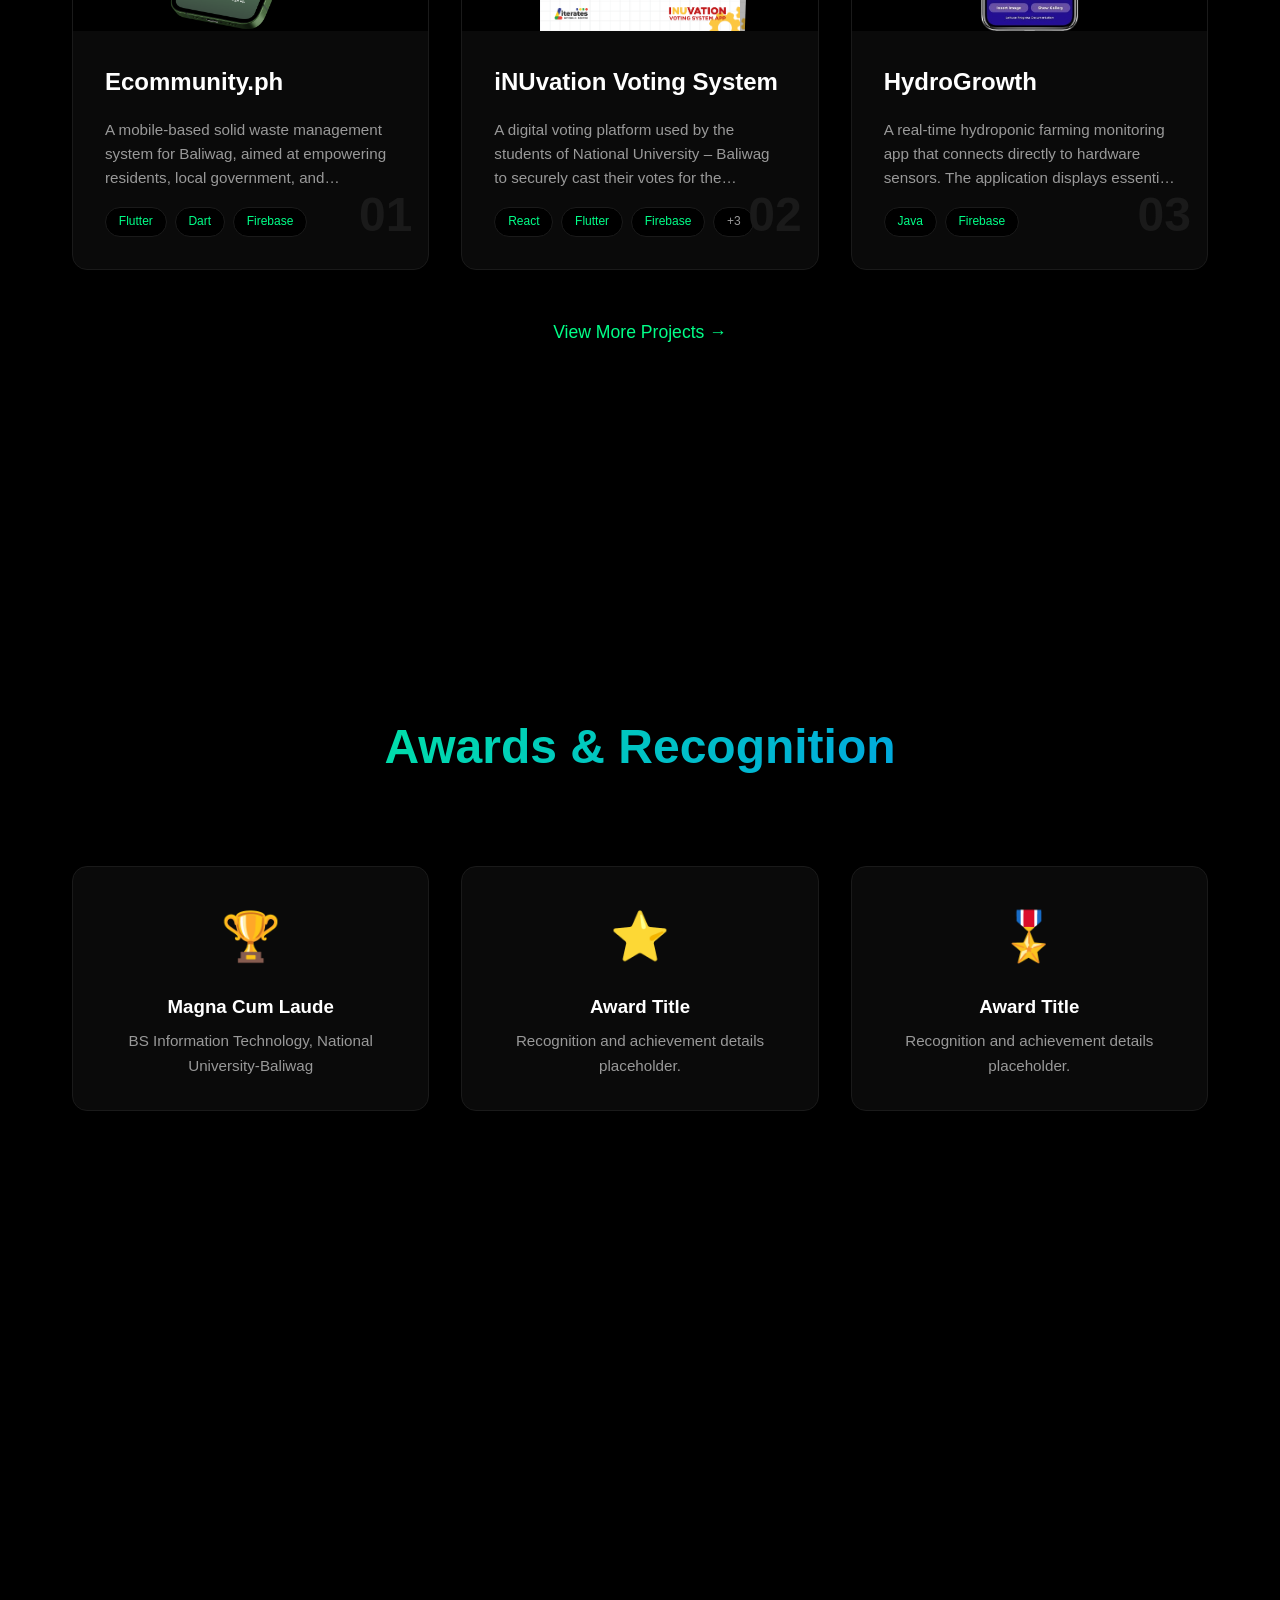
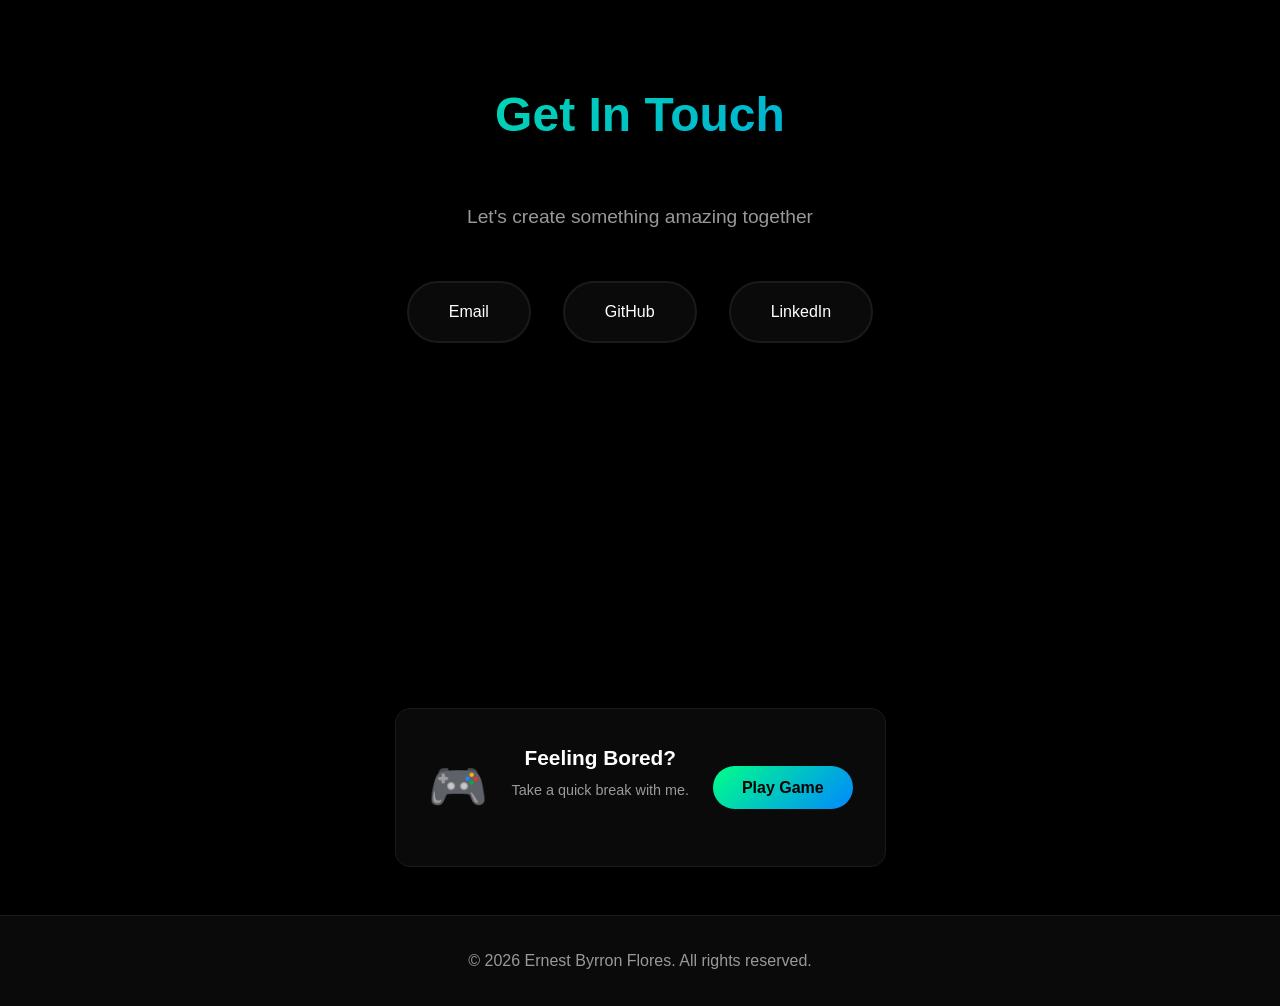
==== commit 4476be7a: "Added 'Projects' and 'Experience & Leadership' contents" ====
--- a/index.html
+++ b/index.html
@@ -11,6 +11,11 @@
     
     <header>
         <div class="logo">EBF</div>
+        <button class="mobile-menu-toggle" aria-label="Toggle menu">
+            <span></span>
+            <span></span>
+            <span></span>
+        </button>
         <nav>
             <a href="#hero">Home</a>
             <a href="#tech-stack">Tech Stack</a>
@@ -26,7 +31,7 @@
             <div class="hero-content">
                 <div class="hero-avatar">
                     <div class="avatar-container">
-                        <div class="avatar-emoji">👨‍💻</div>
+                        <img src="assets/images/profile.jpg" alt="Ernest Byrron Flores" class="avatar-image">
                     </div>
                 </div>
                 <div class="hero-text">
@@ -136,6 +141,10 @@
                                 <img src="assets/icons/arduino.svg" alt="Arduino" class="tech-logo">
                                 <span>Arduino</span>
                             </div>
+                            <div class="tech-item">
+                                <img src="assets/icons/selenium.svg" alt="Selenium" class="tech-logo">
+                                <span>Selenium</span>
+                            </div>
                         </div>
                     </div>
                 </div>
@@ -144,23 +153,35 @@
         </section>
 
         <section id="leadership">
-            <h2>Leadership</h2>
-            <div class="leadership-cards">
-                <div class="leadership-card">
-                    <div class="card-number">01</div>
-                    <h3>Leadership Role 1</h3>
-                    <p>Placeholder content for leadership position demonstrating team management and strategic vision.</p>
-                </div>
-                <div class="leadership-card">
-                    <div class="card-number">02</div>
-                    <h3>Leadership Role 2</h3>
-                    <p>Placeholder content for leadership position showcasing initiative and collaboration.</p>
-                </div>
-                <div class="leadership-card">
-                    <div class="card-number">03</div>
-                    <h3>Leadership Role 3</h3>
-                    <p>Placeholder content for leadership position highlighting mentorship and innovation.</p>
-                </div>
+            <h2>Experience & Leadership</h2>
+            <div class="project-grid">
+                <div class="project-card" onclick="openExperienceModal('infor-software')">
+                    <div class="project-content">
+                        <div class="project-number">01</div>
+                        <div class="experience-year">2025</div>
+                        <h3>Software Engineer</h3>
+                        <p>Infor</p>
+                    </div>
+                </div>
+                <div class="project-card" onclick="openExperienceModal('infor-qa')">
+                    <div class="project-content">
+                        <div class="project-number">02</div>
+                        <div class="experience-year">2025</div>
+                        <h3>QA Engineer Intern</h3>
+                        <p>Infor</p>
+                    </div>
+                </div>
+                <div class="project-card" onclick="openExperienceModal('gdsc-cto')">
+                    <div class="project-content">
+                        <div class="project-number">03</div>
+                        <div class="experience-year">2023</div>
+                        <h3>Chief Technology Officer</h3>
+                        <p>Google Developer Student Club NU Baliwag</p>
+                    </div>
+                </div>
+            </div>
+            <div class="view-more-container">
+                <a href="experience.html" class="view-more-link">View More →</a>
             </div>
         </section>
 
@@ -168,34 +189,55 @@
         <section id="projects">
             <h2>Projects</h2>
             <div class="project-grid">
-                <div class="project-card">
-                    <div class="project-number">01</div>
-                    <h3>Project One</h3>
-                    <p>A brief description of your first project showcasing innovative solutions.</p>
-                    <div class="project-tags">
-                        <span class="tag">HTML</span>
-                        <span class="tag">CSS</span>
-                        <span class="tag">JS</span>
-                    </div>
-                </div>
-                <div class="project-card">
-                    <div class="project-number">02</div>
-                    <h3>Project Two</h3>
-                    <p>A brief description of your second project with modern design.</p>
-                    <div class="project-tags">
-                        <span class="tag">React</span>
-                        <span class="tag">API</span>
-                    </div>
-                </div>
-                <div class="project-card">
-                    <div class="project-number">03</div>
-                    <h3>Project Three</h3>
-                    <p>A brief description of your third project demonstrating expertise.</p>
-                    <div class="project-tags">
-                        <span class="tag">Node.js</span>
-                        <span class="tag">Database</span>
-                    </div>
-                </div>
+                <div class="project-card" onclick="openProjectModal('ecommunity')">
+                    <div class="project-image">
+                        <img src="assets/images/projects/ecommunity.jpg" alt="Ecommunity.ph">
+                    </div>
+                    <div class="project-content">
+                        <div class="project-number">01</div>
+                        <h3>Ecommunity.ph</h3>
+                        <p>A mobile-based solid waste management system for Baliwag, aimed at empowering residents, local government, and businesses...</p>
+                        <div class="project-card-tags">
+                            <span class="card-tag">Flutter</span>
+                            <span class="card-tag">Dart</span>
+                            <span class="card-tag">Firebase</span>
+                        </div>
+                    </div>
+                </div>
+                <div class="project-card" onclick="openProjectModal('project2')">
+                    <div class="project-image project-image-dual">
+                        <img src="assets/images/projects/inuvation1.jpg" alt="iNUvation Voting System">
+                        <img src="assets/images/projects/inuvation2.jpg" alt="iNUvation Voting System">
+                    </div>
+                    <div class="project-content">
+                        <div class="project-number">02</div>
+                        <h3>iNUvation Voting System</h3>
+                        <p>A digital voting platform used by the students of National University – Baliwag to securely cast their votes for the iNUvation event...</p>
+                        <div class="project-card-tags">
+                            <span class="card-tag">React</span>
+                            <span class="card-tag">Flutter</span>
+                            <span class="card-tag">Firebase</span>
+                            <span class="card-tag more-count">+3</span>
+                        </div>
+                    </div>
+                </div>
+                <div class="project-card" onclick="openProjectModal('project3')">
+                    <div class="project-image">
+                        <img src="assets/images/projects/hydrogrowth.jpg" alt="HydroGrowth">
+                    </div>
+                    <div class="project-content">
+                        <div class="project-number">03</div>
+                        <h3>HydroGrowth</h3>
+                        <p>A real-time hydroponic farming monitoring app that connects directly to hardware sensors. The application displays essential environmental parameters...</p>
+                        <div class="project-card-tags">
+                            <span class="card-tag">Java</span>
+                            <span class="card-tag">Firebase</span>
+                        </div>
+                    </div>
+                </div>
+            </div>
+            <div class="view-more-container">
+                <a href="projects.html" class="view-more-link">View More Projects →</a>
             </div>
         </section>
 
@@ -348,6 +390,24 @@
         </div>
     </div>
 
+    <div id="project-modal" class="modal">
+        <div class="modal-content project-modal-content">
+            <span class="close-modal" onclick="closeProjectModal()">&times;</span>
+            <div id="project-modal-body">
+                <!-- Content will be loaded by JavaScript -->
+            </div>
+        </div>
+    </div>
+
+    <div id="experience-modal" class="modal">
+        <div class="modal-content project-modal-content">
+            <span class="close-modal" onclick="closeExperienceModal()">&times;</span>
+            <div id="experience-modal-body">
+                <!-- Content will be loaded by JavaScript -->
+            </div>
+        </div>
+    </div>
+
     <footer>
         <p>&copy; 2026 Ernest Byrron Flores. All rights reserved.</p>
     </footer>
--- a/styles.css
+++ b/styles.css
@@ -94,6 +94,37 @@
     width: 100%;
 }
 
+.mobile-menu-toggle {
+    display: none;
+    flex-direction: column;
+    gap: 5px;
+    background: transparent;
+    border: none;
+    cursor: pointer;
+    padding: 5px;
+    z-index: 1001;
+}
+
+.mobile-menu-toggle span {
+    width: 25px;
+    height: 3px;
+    background: var(--primary);
+    border-radius: 3px;
+    transition: all 0.3s;
+}
+
+.mobile-menu-toggle.active span:nth-child(1) {
+    transform: rotate(45deg) translate(8px, 8px);
+}
+
+.mobile-menu-toggle.active span:nth-child(2) {
+    opacity: 0;
+}
+
+.mobile-menu-toggle.active span:nth-child(3) {
+    transform: rotate(-45deg) translate(7px, -7px);
+}
+
 main {
     margin-top: 60px;
     position: relative;
@@ -122,7 +153,8 @@
 .hero-content {
     display: flex;
     align-items: center;
-    gap: 4rem;
+    justify-content: center;
+    gap: 2rem;
     width: 100%;
     max-width: 1200px;
     animation: fadeInHero 1s ease;
@@ -142,6 +174,15 @@
     justify-content: center;
     position: relative;
     box-shadow: 0 0 60px rgba(0, 255, 136, 0.3);
+    overflow: hidden;
+}
+
+.avatar-image {
+    width: 100%;
+    height: 100%;
+    object-fit: cover;
+    border-radius: 50%;
+    filter: drop-shadow(0 0 20px rgba(0, 255, 136, 0.5));
 }
 
 .avatar-emoji {
@@ -150,7 +191,6 @@
 }
 
 .hero-text {
-    flex: 1;
     text-align: left;
 }
 
@@ -198,6 +238,7 @@
     -webkit-background-clip: text;
     -webkit-text-fill-color: transparent;
     background-clip: text;
+    font-weight: 700;
 }
 
 .tagline-subtitle {
@@ -501,14 +542,25 @@
     margin-top: 2rem;
 }
 
+.project-grid {
+    display: grid;
+    grid-template-columns: repeat(auto-fit, minmax(320px, 1fr));
+    gap: 2rem;
+    margin-top: 2rem;
+}
+
 .project-card {
-    padding: 2rem;
     background: var(--bg-card);
     border: 1px solid var(--border);
     border-radius: 15px;
     transition: transform 0.3s, border-color 0.3s, box-shadow 0.3s;
     position: relative;
     overflow: hidden;
+    display: flex;
+    flex-direction: column;
+    text-decoration: none;
+    color: inherit;
+    cursor: pointer;
 }
 
 .project-card::before {
@@ -521,6 +573,7 @@
     background: linear-gradient(135deg, rgba(0, 255, 136, 0.1), rgba(0, 136, 255, 0.1));
     opacity: 0;
     transition: opacity 0.3s;
+    z-index: 1;
 }
 
 .project-card:hover::before {
@@ -531,6 +584,96 @@
     transform: translateY(-10px);
     border-color: var(--primary);
     box-shadow: 0 20px 40px rgba(0, 255, 136, 0.2);
+}
+
+.project-image {
+    width: 100%;
+    height: 200px;
+    overflow: hidden;
+    position: relative;
+    background: var(--bg-dark);
+}
+
+.project-image-dual {
+    position: relative;
+}
+
+.project-image-dual img:first-child {
+    position: relative;
+    z-index: 2;
+    box-shadow: 0 4px 12px rgba(0, 0, 0, 0.3);
+}
+
+.project-image-dual img:nth-child(2) {
+    position: absolute;
+    top: 8px;
+    right: -8px;
+    width: 100%;
+    height: 100%;
+    z-index: 1;
+    opacity: 0.7;
+    transform: rotate(2deg);
+    box-shadow: 0 4px 12px rgba(0, 0, 0, 0.2);
+}
+
+.project-image-triple {
+    position: relative;
+}
+
+.project-image-triple img:first-child {
+    position: relative;
+    z-index: 3;
+    box-shadow: 0 4px 12px rgba(0, 0, 0, 0.3);
+}
+
+.project-image-triple img:nth-child(2) {
+    position: absolute;
+    top: 6px;
+    right: -6px;
+    width: 100%;
+    height: 100%;
+    z-index: 2;
+    opacity: 0.6;
+    transform: rotate(2deg);
+    box-shadow: 0 4px 12px rgba(0, 0, 0, 0.2);
+}
+
+.project-image-triple img:nth-child(3) {
+    position: absolute;
+    top: 12px;
+    right: -12px;
+    width: 100%;
+    height: 100%;
+    z-index: 1;
+    opacity: 0.4;
+    transform: rotate(4deg);
+    box-shadow: 0 4px 12px rgba(0, 0, 0, 0.15);
+}
+
+.project-card:hover .project-image-dual img:nth-child(2),
+.project-card:hover .project-image-triple img:nth-child(2),
+.project-card:hover .project-image-triple img:nth-child(3) {
+    opacity: 0.9;
+}
+
+.project-image img {
+    width: 100%;
+    height: 100%;
+    object-fit: contain;
+    transition: transform 0.3s;
+}
+
+.project-card:hover .project-image img {
+    transform: scale(1.05);
+}
+
+.project-content {
+    padding: 2rem;
+    position: relative;
+    flex: 1;
+    display: flex;
+    flex-direction: column;
+    z-index: 2;
 }
 
 .project-number {
@@ -538,7 +681,7 @@
     font-weight: 700;
     color: var(--border);
     position: absolute;
-    top: 1rem;
+    bottom: 1rem;
     right: 1rem;
     z-index: 0;
 }
@@ -548,13 +691,177 @@
     color: var(--text-primary);
     position: relative;
     z-index: 1;
+    font-size: 1.5rem;
 }
 
 .project-card p {
     color: var(--text-secondary);
-    margin-bottom: 1.5rem;
     position: relative;
     z-index: 1;
+    line-height: 1.6;
+    font-size: 0.95rem;
+    display: -webkit-box;
+    -webkit-line-clamp: 3;
+    -webkit-box-orient: vertical;
+    overflow: hidden;
+    text-overflow: ellipsis;
+    margin-bottom: 1rem;
+}
+
+.project-card-tags {
+    display: flex;
+    gap: 0.5rem;
+    flex-wrap: wrap;
+    margin-top: auto;
+}
+
+.card-tag {
+    padding: 0.3rem 0.8rem;
+    background: var(--bg-dark);
+    border: 1px solid var(--border);
+    border-radius: 15px;
+    font-size: 0.75rem;
+    color: var(--primary);
+    font-weight: 500;
+}
+
+.card-tag.more-count {
+    color: var(--text-secondary);
+}
+
+.view-more-container {
+    display: flex;
+    justify-content: center;
+    margin-top: 3rem;
+}
+
+.view-more-link {
+    color: var(--primary);
+    text-decoration: none;
+    font-size: 1.1rem;
+    font-weight: 500;
+    transition: color 0.3s;
+    position: relative;
+}
+
+.view-more-link::after {
+    content: '';
+    position: absolute;
+    bottom: -5px;
+    left: 0;
+    width: 0;
+    height: 2px;
+    background: var(--primary);
+    transition: width 0.3s;
+}
+
+.view-more-link:hover {
+    color: var(--secondary);
+}
+
+.view-more-link:hover::after {
+    width: 100%;
+    background: var(--secondary);
+}
+
+.project-link {
+    font-size: 0.95rem;
+    margin-top: 1rem;
+}
+
+.project-link a {
+    color: var(--primary);
+    text-decoration: none;
+    border-bottom: 1px solid var(--primary);
+    transition: color 0.3s, border-color 0.3s;
+}
+
+.project-link a:hover {
+    color: var(--secondary);
+    border-color: var(--secondary);
+}
+
+.back-home-container {
+    display: flex;
+    justify-content: center;
+    margin-top: 3rem;
+}
+
+#all-projects {
+    padding: 4rem 2rem 6rem;
+    max-width: 1200px;
+    margin: 0 auto;
+    min-height: 100vh;
+}
+
+#all-projects h1 {
+    font-size: 3rem;
+    text-align: center;
+    margin-bottom: 1rem;
+    background: linear-gradient(135deg, var(--primary), var(--secondary));
+    -webkit-background-clip: text;
+    -webkit-text-fill-color: transparent;
+    background-clip: text;
+}
+
+.section-subtitle {
+    text-align: center;
+    color: var(--text-secondary);
+    font-size: 1.2rem;
+    margin-bottom: 4rem;
+}
+
+.projects-list {
+    display: flex;
+    flex-direction: column;
+    gap: 3rem;
+}
+
+.project-detail {
+    display: flex;
+    gap: 2rem;
+    background: var(--bg-card);
+    border: 1px solid var(--border);
+    border-radius: 15px;
+    overflow: hidden;
+    padding: 2rem;
+    transition: border-color 0.3s, box-shadow 0.3s;
+}
+
+.project-detail:hover {
+    border-color: var(--primary);
+    box-shadow: 0 10px 30px rgba(0, 255, 136, 0.2);
+}
+
+.project-detail-image {
+    width: 400px;
+    min-width: 400px;
+    height: 300px;
+    border-radius: 10px;
+    overflow: hidden;
+}
+
+.project-detail-image img {
+    width: 100%;
+    height: 100%;
+    object-fit: cover;
+}
+
+.project-detail-content {
+    flex: 1;
+    position: relative;
+}
+
+.project-detail-content h2 {
+    color: var(--text-primary);
+    margin-bottom: 1rem;
+    font-size: 2rem;
+}
+
+.project-detail-content p {
+    color: var(--text-secondary);
+    line-height: 1.8;
+    margin-bottom: 1rem;
 }
 
 .project-tags {
@@ -679,6 +986,10 @@
     
     .logo {
         font-size: 1.2rem;
+    }
+    
+    .mobile-menu-toggle {
+        display: flex;
     }
     
     nav {
@@ -810,6 +1121,19 @@
         grid-template-columns: 1fr;
     }
     
+    #all-projects {
+        padding: 3rem 1.5rem 4rem;
+    }
+    
+    #all-projects h1 {
+        font-size: 2rem;
+    }
+    
+    .section-subtitle {
+        font-size: 1rem;
+        margin-bottom: 2rem;
+    }
+    
     .awards-grid {
         grid-template-columns: 1fr;
     }
@@ -1209,7 +1533,7 @@
     top: 0;
     width: 100%;
     height: 100%;
-    background: rgba(0, 0, 0, 0.95);
+    background: rgba(0, 0, 0, 0.85);
     backdrop-filter: blur(10px);
     animation: fadeIn 0.3s ease;
     overflow-y: auto;
@@ -1711,3 +2035,581 @@
         border-width: 3px;
     }
 }
+
+/* Project Detail Page */
+#project-detail-section {
+    padding: 8rem 2rem 6rem;
+    max-width: 1000px;
+    margin: 0 auto;
+    min-height: auto;
+}
+
+/* Project Modal */
+.project-modal-content {
+    max-width: 800px;
+    max-height: 85vh;
+    overflow-y: auto;
+    padding: 0;
+    background: var(--bg-card);
+    border: 1px solid var(--border);
+    box-shadow: 0 20px 60px rgba(0, 0, 0, 0.5);
+}
+
+.project-modal-content::-webkit-scrollbar {
+    width: 8px;
+}
+
+.project-modal-content::-webkit-scrollbar-track {
+    background: var(--bg-dark);
+}
+
+.project-modal-content::-webkit-scrollbar-thumb {
+    background: var(--primary);
+    border-radius: 4px;
+}
+
+#project-modal-body {
+    padding: 2.5rem;
+}
+
+.project-modal-content h2 {
+    font-size: 2rem;
+    margin-bottom: 1.5rem;
+    text-align: center;
+    background: linear-gradient(135deg, var(--primary), var(--secondary));
+    -webkit-background-clip: text;
+    -webkit-text-fill-color: transparent;
+    background-clip: text;
+}
+
+.project-modal-image {
+    width: 100%;
+    max-height: 350px;
+    overflow: hidden;
+    border-radius: 10px;
+    margin-bottom: 2rem;
+    background: var(--bg-dark);
+    display: flex;
+    align-items: center;
+    justify-content: center;
+}
+
+.project-modal-images {
+    display: grid;
+    grid-template-columns: repeat(auto-fit, minmax(300px, 1fr));
+    gap: 1rem;
+    margin-bottom: 2rem;
+}
+
+.project-modal-images .project-modal-image {
+    margin-bottom: 0;
+}
+
+.project-modal-image img {
+    width: 100%;
+    height: auto;
+    object-fit: contain;
+    max-height: 350px;
+}
+
+.project-modal-info h3 {
+    font-size: 1.3rem;
+    margin-bottom: 1rem;
+    color: var(--text-primary);
+}
+
+.project-modal-info h4 {
+    font-size: 1.1rem;
+    margin-bottom: 1rem;
+    color: var(--text-primary);
+}
+
+.project-description {
+    font-size: 1rem;
+    line-height: 1.8;
+    color: var(--text-secondary);
+    margin-bottom: 1.5rem;
+}
+
+.project-link {
+    margin: 1.5rem 0;
+    padding: 1rem;
+    background: rgba(0, 255, 136, 0.05);
+    border: 1px solid var(--border);
+    border-radius: 8px;
+}
+
+.project-link p {
+    font-size: 0.95rem;
+    color: var(--text-secondary);
+    margin: 0;
+}
+
+.project-link a {
+    color: var(--primary);
+    text-decoration: none;
+    font-weight: 600;
+    transition: color 0.3s;
+}
+
+.project-link a:hover {
+    color: var(--secondary);
+}
+
+.project-technologies {
+    margin-top: 1.5rem;
+}
+
+.tech-tags {
+    display: flex;
+    gap: 0.8rem;
+    flex-wrap: wrap;
+    margin-top: 0.8rem;
+}
+
+.tech-tag {
+    padding: 0.5rem 1rem;
+    background: var(--bg-dark);
+    border: 1px solid var(--border);
+    border-radius: 20px;
+    font-size: 0.85rem;
+    color: var(--primary);
+    font-weight: 500;
+    transition: all 0.3s;
+}
+
+.tech-tag:hover {
+    border-color: var(--primary);
+    transform: translateY(-2px);
+}
+
+.back-button-container {
+    margin-bottom: 2rem;
+}
+
+.back-button {
+    display: inline-flex;
+    align-items: center;
+    gap: 0.5rem;
+    padding: 0.8rem 1.5rem;
+    background: transparent;
+    color: var(--primary);
+    text-decoration: none;
+    border: 2px solid var(--primary);
+    border-radius: 50px;
+    font-weight: 600;
+    transition: all 0.3s;
+}
+
+.back-button:hover {
+    background: var(--primary);
+    color: var(--bg-dark);
+    transform: translateX(-5px);
+}
+
+.project-detail-container {
+    background: var(--bg-card);
+    border: 1px solid var(--border);
+    border-radius: 20px;
+    padding: 3rem;
+    animation: fadeInUp 0.6s ease;
+}
+
+@keyframes fadeInUp {
+    from {
+        opacity: 0;
+        transform: translateY(30px);
+    }
+    to {
+        opacity: 1;
+        transform: translateY(0);
+    }
+}
+
+.project-detail-container h1 {
+    font-size: 2.5rem;
+    margin-bottom: 2rem;
+    background: linear-gradient(135deg, var(--primary), var(--secondary));
+    -webkit-background-clip: text;
+    -webkit-text-fill-color: transparent;
+    background-clip: text;
+    text-align: center;
+}
+
+.project-detail-image-container {
+    width: 100%;
+    max-height: 500px;
+    overflow: hidden;
+    border-radius: 15px;
+    margin-bottom: 2rem;
+    background: var(--bg-dark);
+    display: flex;
+    align-items: center;
+    justify-content: center;
+}
+
+.project-detail-image-container img {
+    width: 100%;
+    height: auto;
+    object-fit: contain;
+    max-height: 500px;
+}
+
+.project-detail-info {
+    margin-top: 2rem;
+}
+
+.project-detail-info h2 {
+    font-size: 1.8rem;
+    margin-bottom: 1rem;
+    text-align: left;
+    background: linear-gradient(135deg, var(--primary), var(--secondary));
+    -webkit-background-clip: text;
+    -webkit-text-fill-color: transparent;
+    background-clip: text;
+}
+
+.project-detail-info h3 {
+    font-size: 1.3rem;
+    margin-bottom: 1rem;
+    color: var(--text-primary);
+}
+
+.project-description {
+    font-size: 1.1rem;
+    line-height: 1.8;
+    color: var(--text-secondary);
+    margin-bottom: 2rem;
+}
+
+.project-link {
+    margin: 2rem 0;
+    padding: 1.5rem;
+    background: rgba(0, 255, 136, 0.05);
+    border: 1px solid var(--border);
+    border-radius: 10px;
+}
+
+.project-link p {
+    font-size: 1rem;
+    color: var(--text-secondary);
+    margin: 0;
+}
+
+.project-link a {
+    color: var(--primary);
+    text-decoration: none;
+    font-weight: 600;
+    border-bottom: 2px solid var(--primary);
+    transition: all 0.3s;
+}
+
+.project-link a:hover {
+    color: var(--secondary);
+    border-color: var(--secondary);
+}
+
+.project-technologies {
+    margin-top: 2rem;
+}
+
+.tech-tags {
+    display: flex;
+    gap: 1rem;
+    flex-wrap: wrap;
+}
+
+.tech-tag {
+    padding: 0.5rem 1.2rem;
+    background: var(--bg-dark);
+    border: 1px solid var(--border);
+    border-radius: 25px;
+    font-size: 0.9rem;
+    color: var(--primary);
+    font-weight: 500;
+    transition: all 0.3s;
+}
+
+.tech-tag:hover {
+    border-color: var(--primary);
+    box-shadow: 0 5px 15px rgba(0, 255, 136, 0.2);
+    transform: translateY(-2px);
+}
+
+.project-not-found {
+    text-align: center;
+    padding: 4rem 2rem;
+}
+
+.project-not-found h2 {
+    font-size: 2rem;
+    margin-bottom: 1rem;
+    color: var(--text-primary);
+}
+
+.project-not-found p {
+    font-size: 1.1rem;
+    color: var(--text-secondary);
+    margin-bottom: 2rem;
+}
+
+@media (max-width: 768px) {
+    #project-detail-section {
+        padding: 6rem 1.5rem 4rem;
+    }
+    
+    .project-modal-content {
+        max-width: 95%;
+        max-height: 90vh;
+        border-radius: 15px;
+    }
+    
+    #project-modal-body {
+        padding: 1.5rem;
+    }
+    
+    .project-modal-content h2 {
+        font-size: 1.5rem;
+        margin-bottom: 1rem;
+    }
+    
+    .project-modal-image {
+        max-height: 200px;
+        border-radius: 8px;
+        margin-bottom: 1.5rem;
+    }
+    
+    .project-modal-images {
+        grid-template-columns: 1fr;
+        gap: 1rem;
+        margin-bottom: 1.5rem;
+    }
+    
+    .project-modal-info h3 {
+        font-size: 1.1rem;
+    }
+    
+    .project-modal-info h4 {
+        font-size: 1rem;
+    }
+    
+    .project-description {
+        font-size: 0.9rem;
+        line-height: 1.6;
+        margin-bottom: 1rem;
+    }
+    
+    .project-link {
+        padding: 0.8rem;
+        margin: 1rem 0;
+    }
+    
+    .project-link p {
+        font-size: 0.85rem;
+    }
+    
+    .project-technologies {
+        margin-top: 1rem;
+    }
+    
+    .tech-tags {
+        gap: 0.5rem;
+    }
+    
+    .tech-tag {
+        padding: 0.4rem 0.8rem;
+        font-size: 0.8rem;
+    }
+    
+    .project-detail-container {
+        padding: 2rem 1.5rem;
+    }
+    
+    .project-detail-container h1 {
+        font-size: 2rem;
+    }
+    
+    .project-detail-image-container {
+        max-height: 300px;
+    }
+    
+    .project-detail-info h2 {
+        font-size: 1.5rem;
+    }
+    
+    .project-description {
+        font-size: 1rem;
+    }
+    
+    .tech-tags {
+        gap: 0.5rem;
+    }
+    
+    .tech-tag {
+        padding: 0.4rem 1rem;
+        font-size: 0.85rem;
+    }
+}
+
+@media (max-width: 480px) {
+    .project-detail-container h1 {
+        font-size: 1.5rem;
+    }
+    
+    .project-detail-info h2 {
+        font-size: 1.3rem;
+    }
+    
+    .back-button {
+        padding: 0.6rem 1.2rem;
+        font-size: 0.9rem;
+    }
+}
+
+/* Experience & Leadership Specific Styles */
+.experience-badge {
+    position: absolute;
+    bottom: 0rem;
+    left: 0rem;
+    font-size: 3rem;
+    font-weight: 900;
+    color: rgba(0, 255, 136, 0.055);
+    text-shadow: 0 0 20px rgba(0, 255, 136, 0.08);
+    z-index: 0;
+    transition: all 0.3s;
+}
+
+.project-card:hover .experience-badge {
+    color: rgba(0, 255, 136, 0.25);
+    text-shadow: 0 0 30px rgba(0, 255, 136, 0.5);
+}
+
+.experience-year {
+    font-size: 0.9rem;
+    font-weight: 600;
+    color: var(--text-secondary);
+    margin-top: 0.5rem;
+}
+
+#leadership .project-card p {
+    font-style: italic;
+    color: var(--text-secondary);
+}
+
+#all-projects.experience-list .project-card p {
+    font-style: italic;
+    color: var(--text-secondary);
+}
+
+/* Experience page list layout */
+#all-projects.experience-list .project-grid {
+    display: flex;
+    flex-direction: column;
+    gap: 1.5rem;
+}
+
+#all-projects.experience-list .project-card {
+    flex-direction: row;
+    max-width: 100%;
+}
+
+#all-projects.experience-list .project-content {
+    flex: 1;
+    padding: 2rem;
+}
+
+.experience-images-section {
+    margin-bottom: 4rem;
+    padding: 2rem;
+    background: rgba(10, 10, 10, 0.5);
+    border: 1px solid rgba(255, 255, 255, 0.1);
+    border-radius: 15px;
+}
+
+.experience-images-section h3 {
+    font-size: 1.5rem;
+    color: var(--primary);
+    margin-bottom: 1.5rem;
+    text-align: center;
+}
+
+.experience-images-grid {
+    display: grid;
+    grid-template-columns: repeat(auto-fit, minmax(200px, 1fr));
+    gap: 1rem;
+}
+
+.experience-images-grid img {
+    width: 100%;
+    height: 200px;
+    object-fit: cover;
+    border-radius: 10px;
+    border: 1px solid rgba(255, 255, 255, 0.1);
+    transition: transform 0.3s, box-shadow 0.3s;
+}
+
+.experience-images-grid img:hover {
+    transform: scale(1.05);
+    box-shadow: 0 10px 30px rgba(0, 255, 136, 0.3);
+}
+
+.experience-company {
+    font-size: 1.3rem;
+    color: var(--primary);
+    margin-bottom: 0.5rem;
+    text-align: center;
+}
+
+.experience-duration {
+    text-align: center;
+    color: var(--text-secondary);
+    font-size: 0.95rem;
+    margin-bottom: 1rem;
+}
+
+.experience-type-badge {
+    display: inline-block;
+    padding: 0.4rem 1rem;
+    background: rgba(0, 255, 136, 0.1);
+    border: 1px solid var(--primary);
+    border-radius: 20px;
+    font-size: 0.85rem;
+    color: var(--primary);
+    font-weight: 600;
+    margin-bottom: 2rem;
+}
+
+.experience-responsibilities {
+    margin-top: 2rem;
+    padding: 1.5rem;
+    background: rgba(0, 0, 0, 0.3);
+    border-radius: 10px;
+    border-left: 3px solid var(--primary);
+}
+
+.experience-responsibilities h4 {
+    font-size: 1.1rem;
+    color: var(--text-primary);
+    margin-bottom: 1rem;
+}
+
+.experience-responsibilities ul {
+    list-style: none;
+    padding: 0;
+}
+
+.experience-responsibilities li {
+    color: var(--text-secondary);
+    padding: 0.5rem 0;
+    padding-left: 1.5rem;
+    position: relative;
+    line-height: 1.6;
+}
+
+.experience-responsibilities li::before {
+    content: '▹';
+    position: absolute;
+    left: 0;
+    color: var(--primary);
+    font-weight: bold;
+}
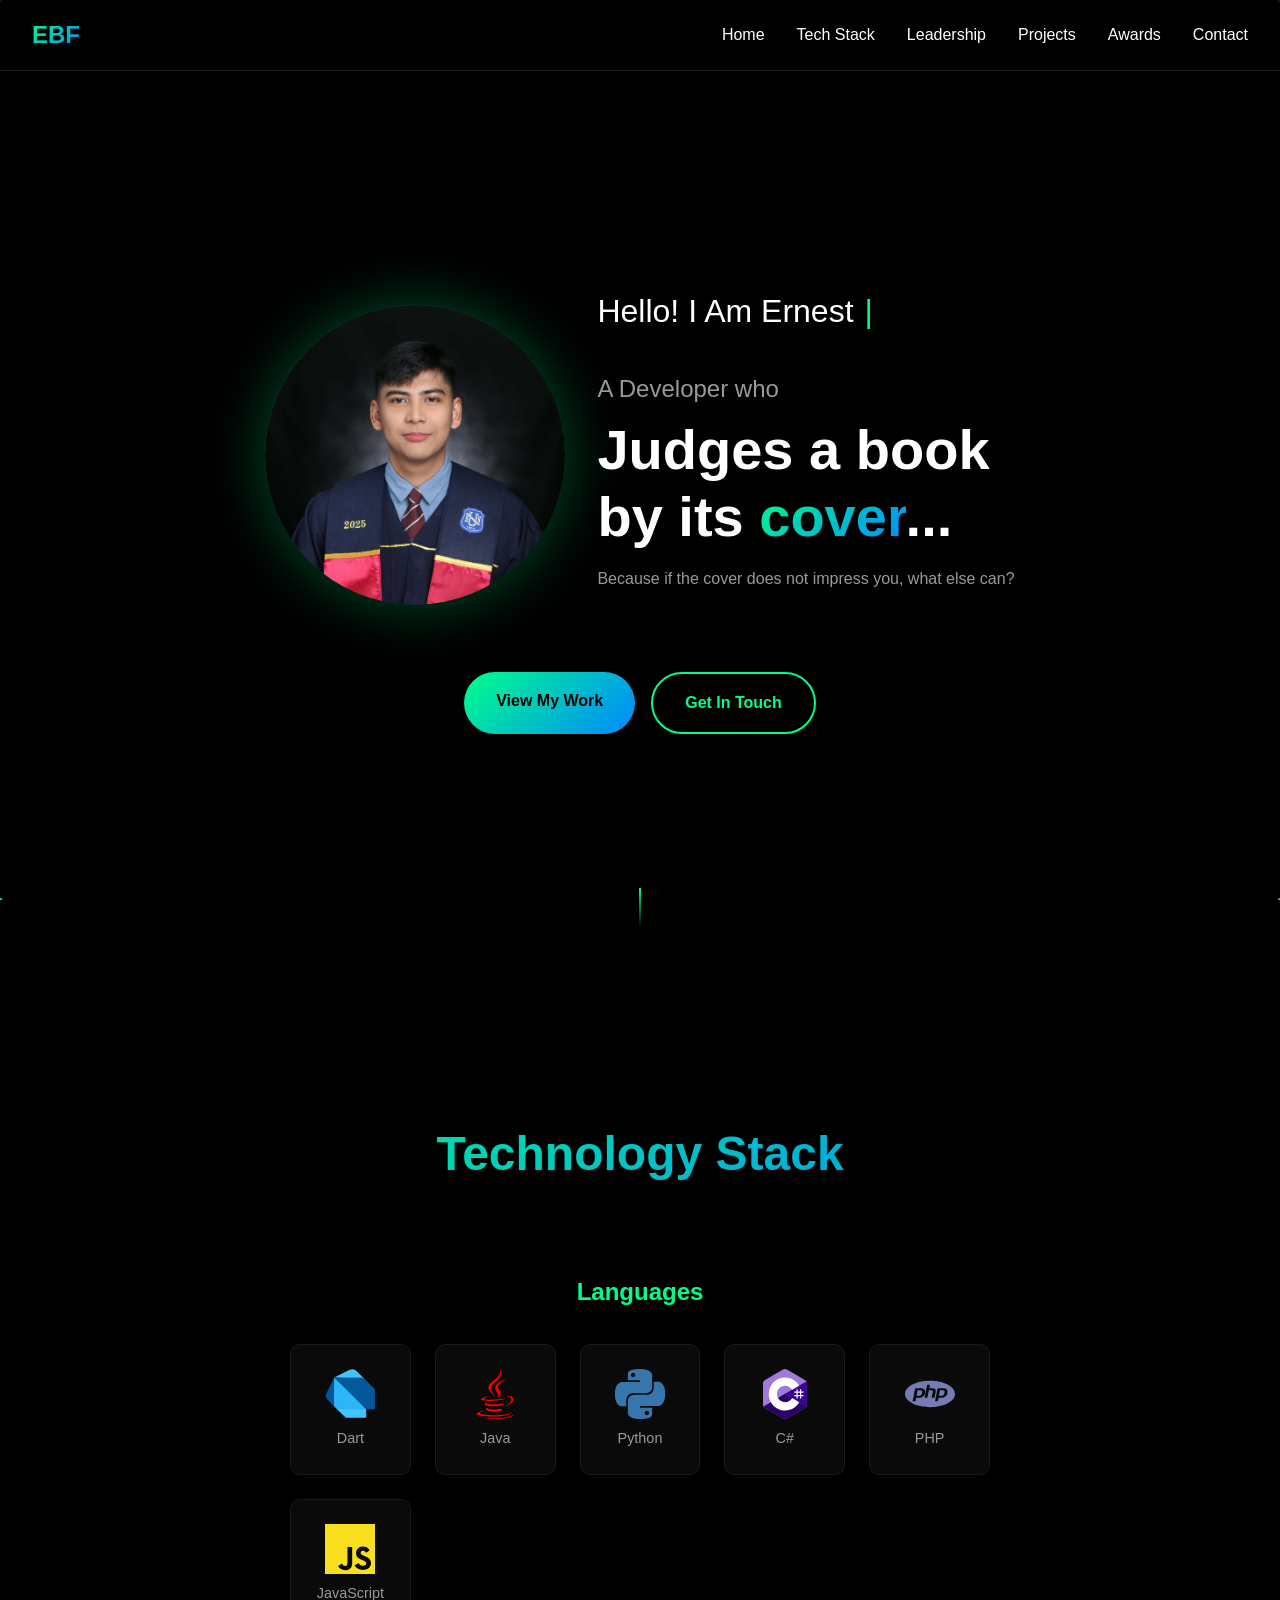
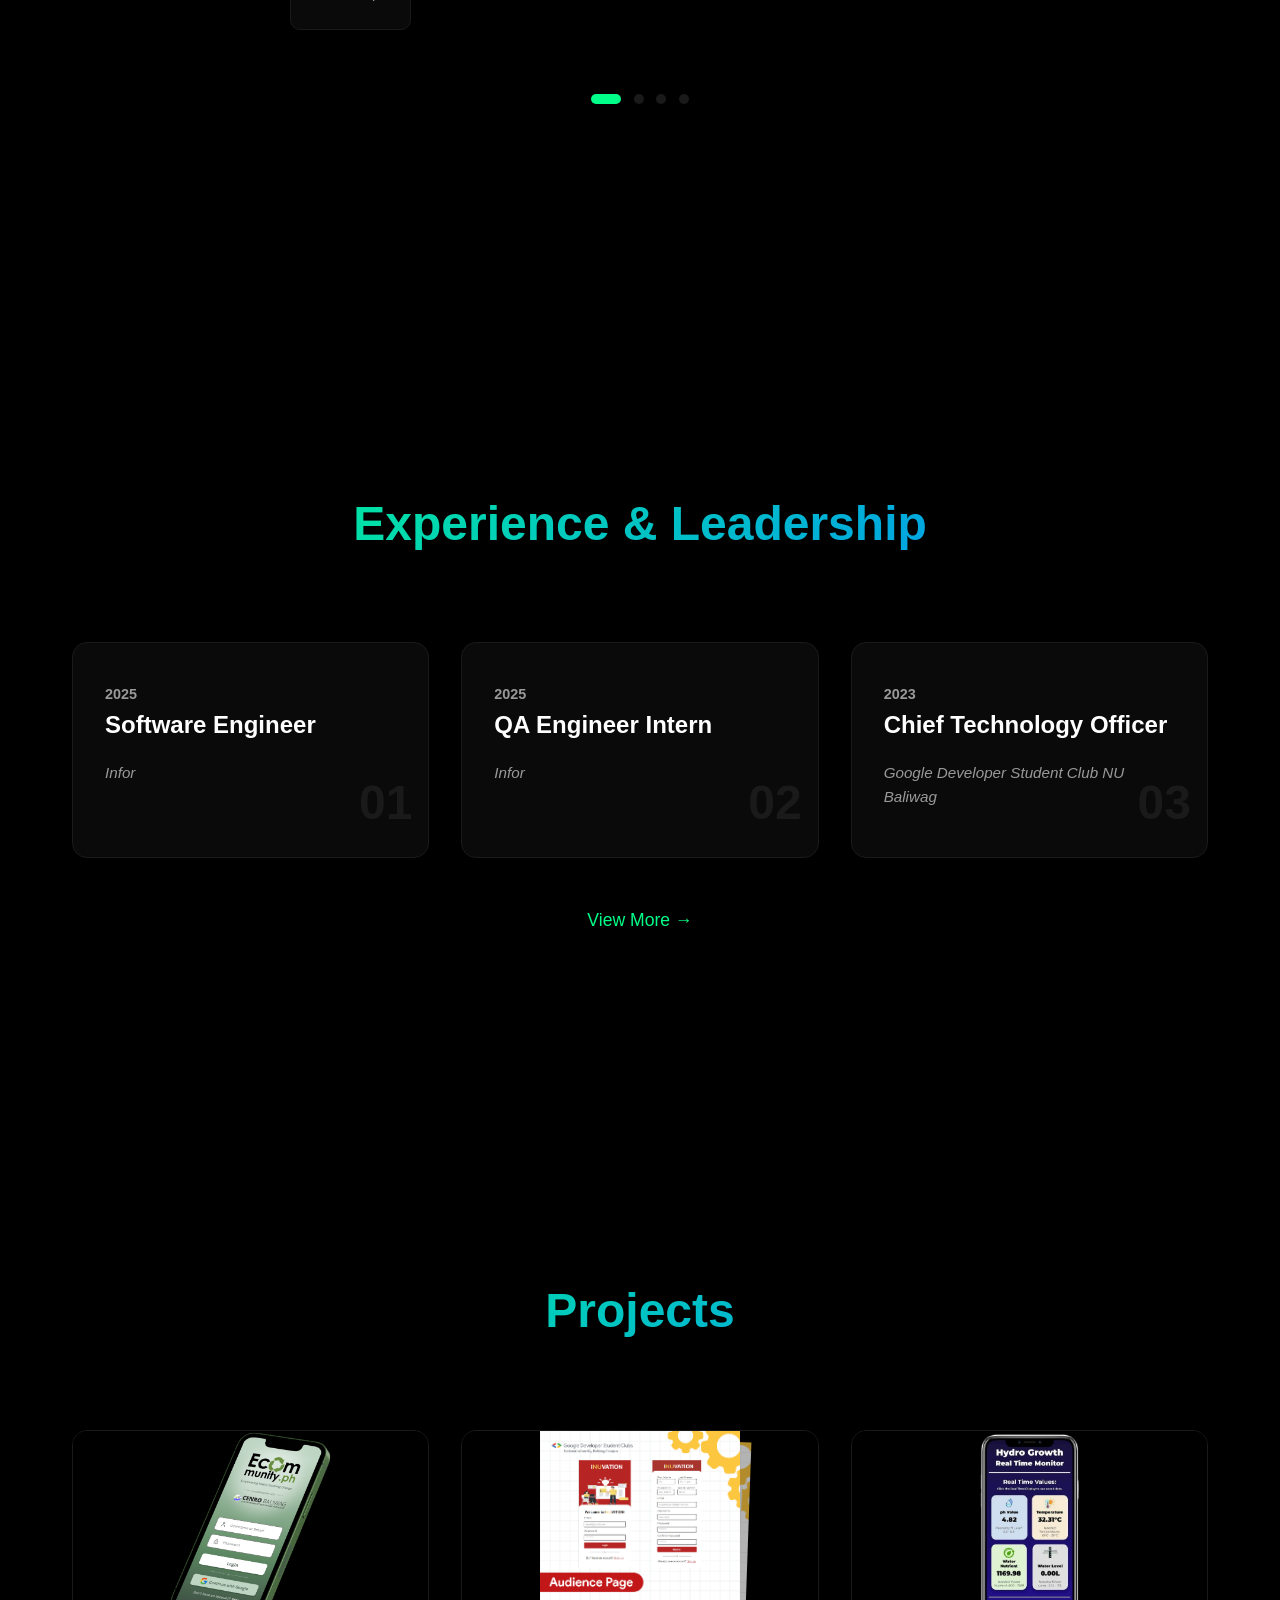
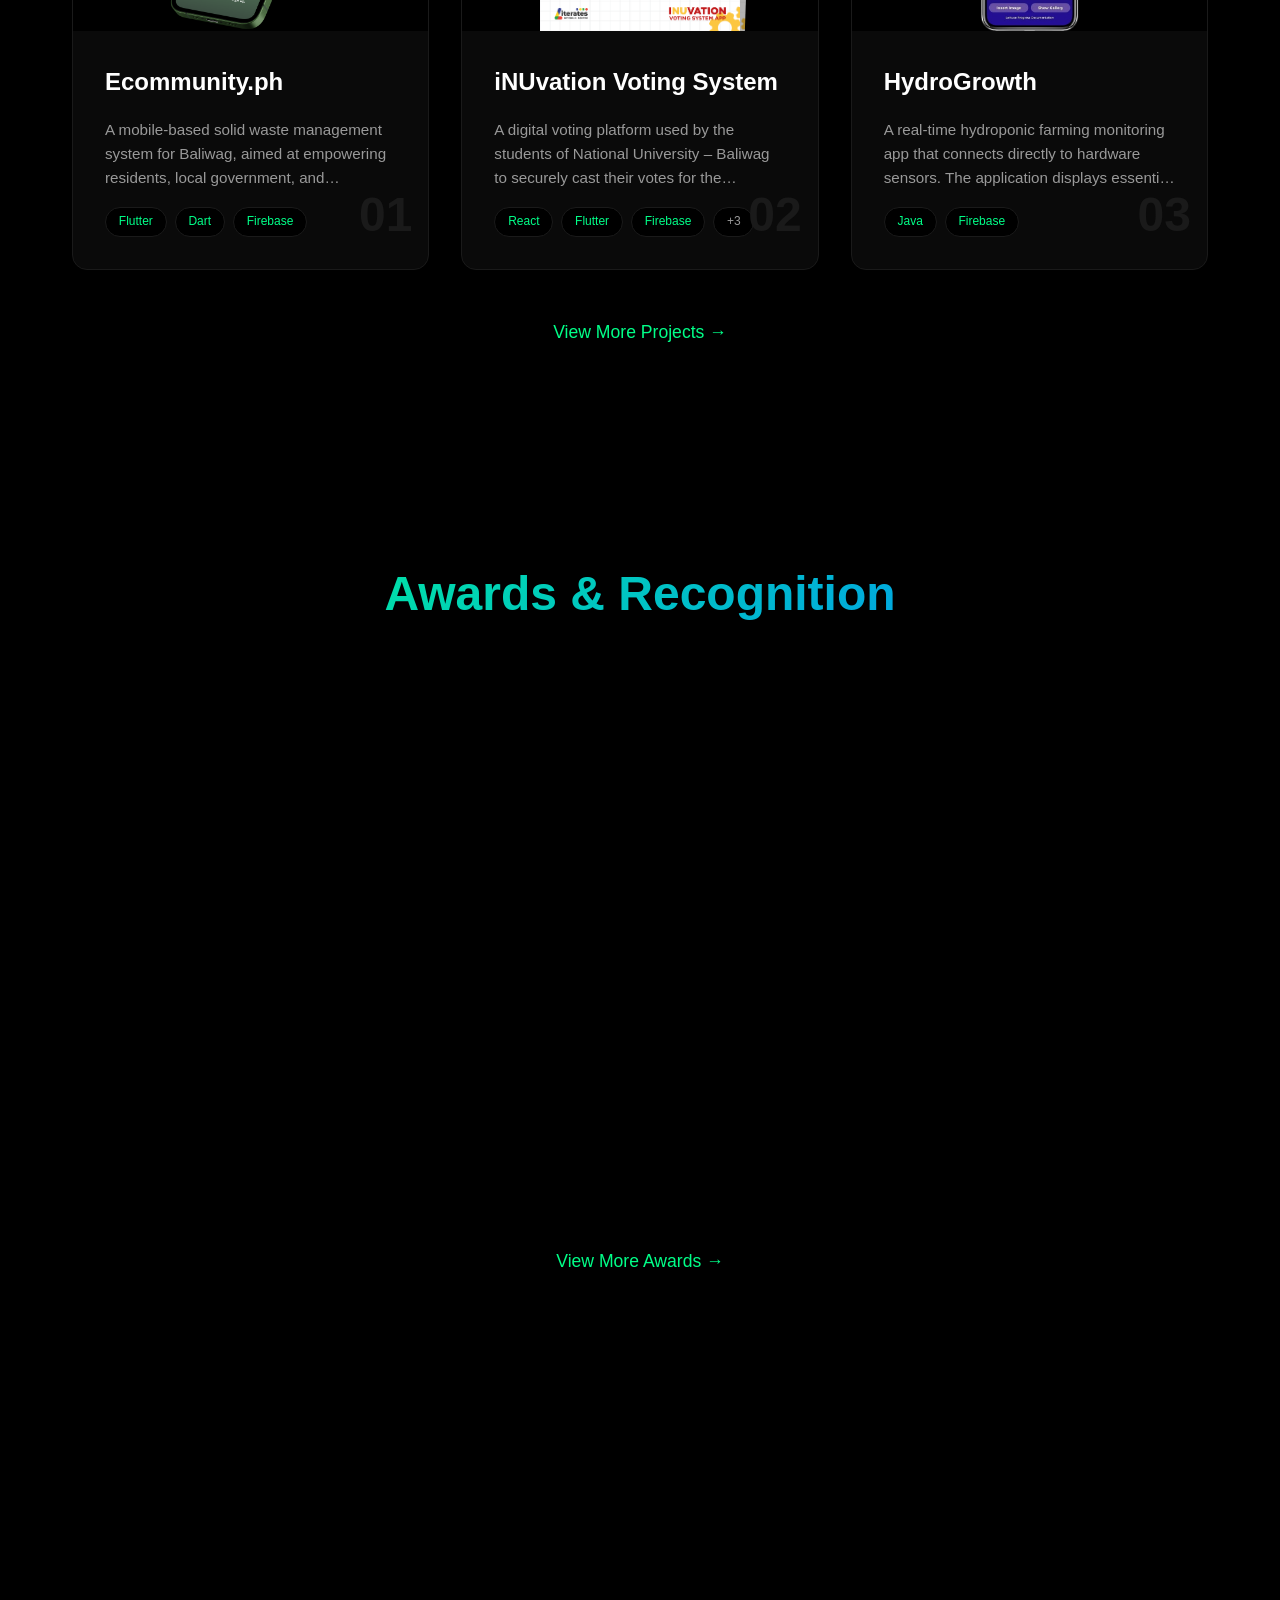
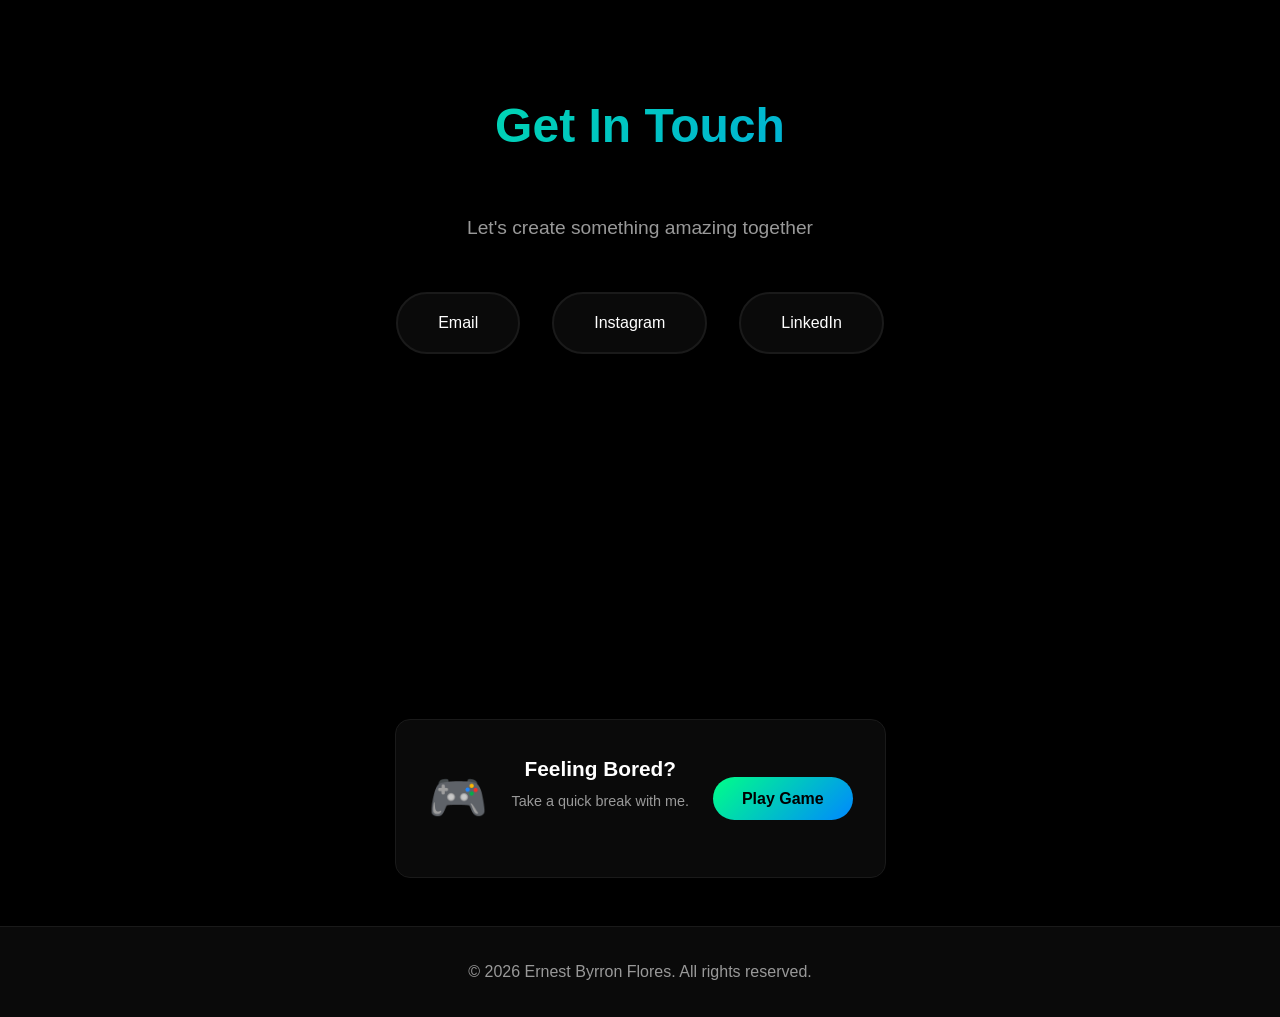
==== commit beae0577: "added awards content and fixed bugs" ====
--- a/index.html
+++ b/index.html
@@ -43,12 +43,9 @@
                     </div>
                 </div>
             </div>
-            <div class="hero-bio-section">
-                <p class="bio">Hi there! I'm a self-taught full-stack mobile and web developer, and a Magna Cum Laude graduate of BS Information Technology from National University-Baliwag. I love creating digital products that not only look great but also solve real problems. My goal is to design experiences that feel seamless and meaningful while balancing both user needs and business goals. I am always excited to learn new things and build projects that make a positive impact!</p>
-                <div class="hero-cta">
-                    <a href="#projects" class="cta-button">View My Work</a>
-                    <a href="#contact" class="cta-button-outline">Get In Touch</a>
-                </div>
+            <div class="hero-cta">
+                <a href="#projects" class="cta-button">View My Work</a>
+                <a href="#contact" class="cta-button-outline">Get In Touch</a>
             </div>
             <div class="scroll-indicator">
                 <span></span>
@@ -243,22 +240,45 @@
 
         <section id="awards">
             <h2>Awards & Recognition</h2>
-            <div class="awards-grid">
-                <div class="award-card">
-                    <div class="award-icon">🏆</div>
-                    <h3>Magna Cum Laude</h3>
-                    <p>BS Information Technology, National University-Baliwag</p>
-                </div>
-                <div class="award-card">
-                    <div class="award-icon">⭐</div>
-                    <h3>Award Title</h3>
-                    <p>Recognition and achievement details placeholder.</p>
-                </div>
-                <div class="award-card">
-                    <div class="award-icon">🎖️</div>
-                    <h3>Award Title</h3>
-                    <p>Recognition and achievement details placeholder.</p>
-                </div>
+            <div class="project-grid">
+                <div class="project-card" onclick="openAwardModal('award1')">
+                    <div class="project-image project-image-triple">
+                        <img src="assets/images/awards/magna1.jpg" alt="Magna Cum Laude">
+                        <img src="assets/images/awards/magna2.jpg" alt="Magna Cum Laude">
+                        <img src="assets/images/awards/magna3.jpg" alt="Magna Cum Laude">
+                    </div>
+                    <div class="project-content">
+                        <div class="project-number">01</div>
+                        <h3>Magna Cum Laude</h3>
+                        <p>Graduated with Latin honors (Magna Cum Laude) in Bachelor of Science in Information Technology from National University...</p>
+                    </div>
+                </div>
+                <div class="project-card" onclick="openAwardModal('award2')">
+                    <div class="project-image project-image-dual">
+                        <img src="assets/images/awards/amy1.jpg" alt="AMY Innovation Awards">
+                        <img src="assets/images/awards/amy2.jpg" alt="AMY Innovation Awards">
+                    </div>
+                    <div class="project-content">
+                        <div class="project-number">02</div>
+                        <h3>AMY Innovation Awards 2024 – 2nd Place</h3>
+                        <p>Achieved 2nd place in the 2024 Alfredo M. Yao (AMY) Innovation Awards, recognized by the Philippine Chamber of Commerce...</p>
+                    </div>
+                </div>
+                <div class="project-card" onclick="openAwardModal('award5')">
+                    <div class="project-image project-image-triple">
+                        <img src="assets/images/awards/genai1.jpg" alt="AWS Hackathon">
+                        <img src="assets/images/awards/genai2.jpg" alt="AWS Hackathon">
+                        <img src="assets/images/awards/genai3.jpg" alt="AWS Hackathon">
+                    </div>
+                    <div class="project-content">
+                        <div class="project-number">03</div>
+                        <h3>AWS - Pointwest Gen AI Hackathon - Top 5 Finalist</h3>
+                        <p>A competition challenging students to build innovative Generative AI solutions addressing real-world organizational problems...</p>
+                    </div>
+                </div>
+            </div>
+            <div class="view-more-container">
+                <a href="awards.html" class="view-more-link">View More Awards →</a>
             </div>
         </section>
 
@@ -269,8 +289,8 @@
                 <a href="mailto:fbyrron19@gmail.com" class="contact-link">
                     <span class="link-text">Email</span>
                 </a>
-                <a href="https://github.com/yourusername" target="_blank" class="contact-link">
-                    <span class="link-text">GitHub</span>
+                <a href="https://instagram.com/ernestbyrron" target="_blank" class="contact-link">
+                    <span class="link-text">Instagram</span>
                 </a>
                 <a href="https://www.linkedin.com/in/ernest-byrron-flores-078899250/" target="_blank" class="contact-link">
                     <span class="link-text">LinkedIn</span>
@@ -408,6 +428,15 @@
         </div>
     </div>
 
+    <div id="award-modal" class="modal">
+        <div class="modal-content project-modal-content">
+            <span class="close-modal" onclick="closeAwardModal()">&times;</span>
+            <div id="award-modal-body">
+                <!-- Content will be loaded by JavaScript -->
+            </div>
+        </div>
+    </div>
+
     <footer>
         <p>&copy; 2026 Ernest Byrron Flores. All rights reserved.</p>
     </footer>
--- a/styles.css
+++ b/styles.css
@@ -1079,20 +1079,37 @@
     
     .tech-items {
         grid-template-columns: repeat(2, 1fr);
-        gap: 1rem;
+        gap: 0.4rem;
+        text-align: center;
     }
     
     .tech-item {
-        padding: 1rem;
+        padding: 0.4rem;
+        justify-content: center;
+        gap: 0.2rem;
     }
     
     .tech-logo {
-        width: 40px;
-        height: 40px;
+        width: 25px;
+        height: 25px;
+    }
+    
+    .tech-item span {
+        font-size: 0.7rem;
     }
     
     .category-title {
-        font-size: 1.2rem;
+        font-size: 0.95rem;
+        margin-bottom: 0.8rem;
+    }
+    
+    .tech-carousel-container {
+        max-width: 100%;
+        padding: 0;
+    }
+    
+    .tech-category {
+        padding: 0.8rem 0.3rem;
     }
     
     .game-cta {
@@ -1183,6 +1200,7 @@
     margin: 0 auto;
     position: relative;
     overflow: hidden;
+    width: 100%;
 }
 
 .tech-carousel {
@@ -1966,18 +1984,20 @@
     }
     
     .game-board {
-        max-width: 340px;
-        padding: 1.5rem;
-        gap: 15px;
+        max-width: 300px;
+        padding: 1rem;
+        gap: 10px;
         border-width: 4px;
         background: linear-gradient(135deg, rgba(0, 255, 136, 0.03), rgba(0, 136, 255, 0.03));
     }
     
     .cell {
-        font-size: 3rem;
+        font-size: 2.5rem;
         border-width: 3px;
         border-color: rgba(0, 255, 136, 0.3);
         background: rgba(10, 10, 10, 0.8);
+        min-width: 0;
+        min-height: 0;
     }
     
     .cell:hover:not(.taken) {
@@ -2025,14 +2045,16 @@
     }
     
     .game-board {
-        max-width: 300px;
-        padding: 1.2rem;
-        gap: 12px;
+        max-width: 280px;
+        padding: 0.8rem;
+        gap: 8px;
     }
     
     .cell {
-        font-size: 2.5rem;
-        border-width: 3px;
+        font-size: 2rem;
+        border-width: 2px;
+        min-width: 0;
+        min-height: 0;
     }
 }
 
@@ -2049,7 +2071,7 @@
     max-width: 800px;
     max-height: 85vh;
     overflow-y: auto;
-    padding: 0;
+    padding: 2.5rem;
     background: var(--bg-card);
     border: 1px solid var(--border);
     box-shadow: 0 20px 60px rgba(0, 0, 0, 0.5);
@@ -2069,7 +2091,7 @@
 }
 
 #project-modal-body {
-    padding: 2.5rem;
+    padding: 0;
 }
 
 .project-modal-content h2 {
@@ -2362,10 +2384,11 @@
         max-width: 95%;
         max-height: 90vh;
         border-radius: 15px;
+        padding: 1.5rem;
     }
     
     #project-modal-body {
-        padding: 1.5rem;
+        padding: 0;
     }
     
     .project-modal-content h2 {
@@ -2533,6 +2556,13 @@
     text-align: center;
 }
 
+.no-images-message {
+    text-align: center;
+    color: var(--text-secondary);
+    font-style: italic;
+    padding: 2rem;
+}
+
 .experience-images-grid {
     display: grid;
     grid-template-columns: repeat(auto-fit, minmax(200px, 1fr));
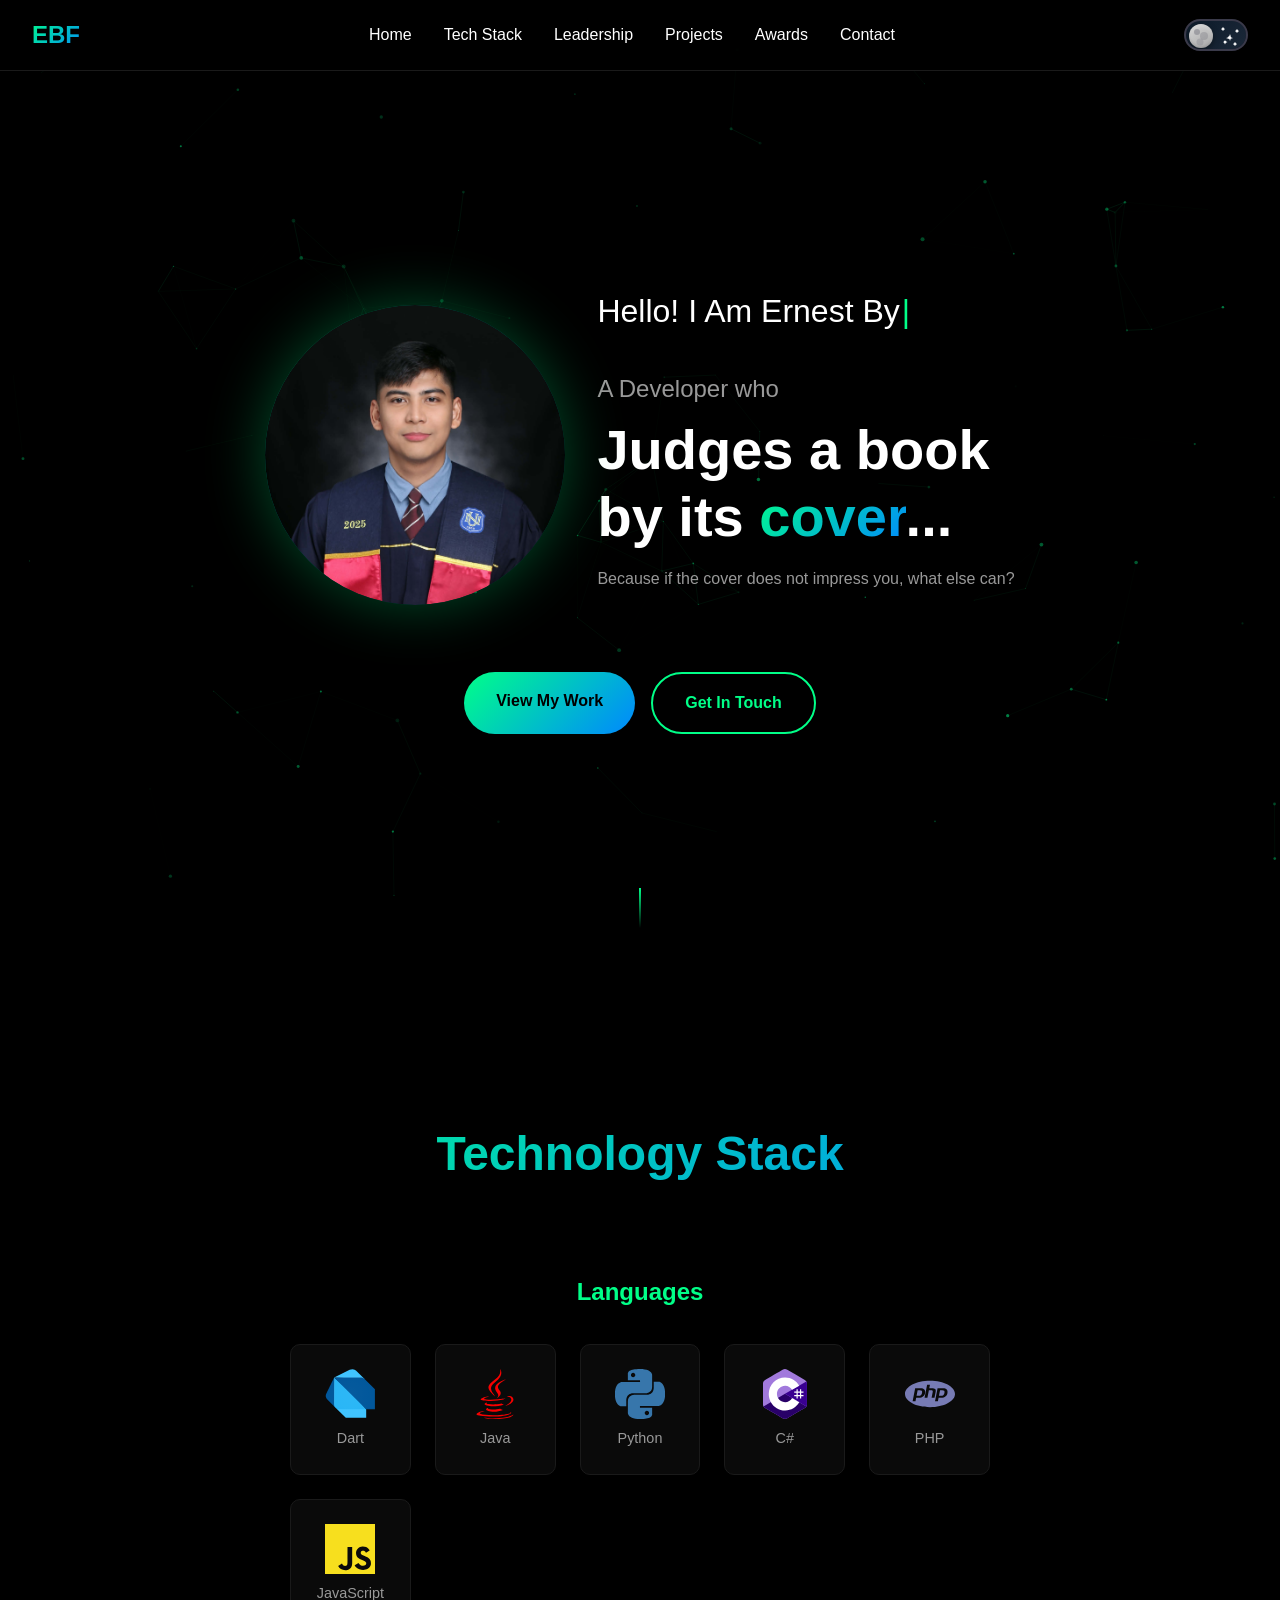
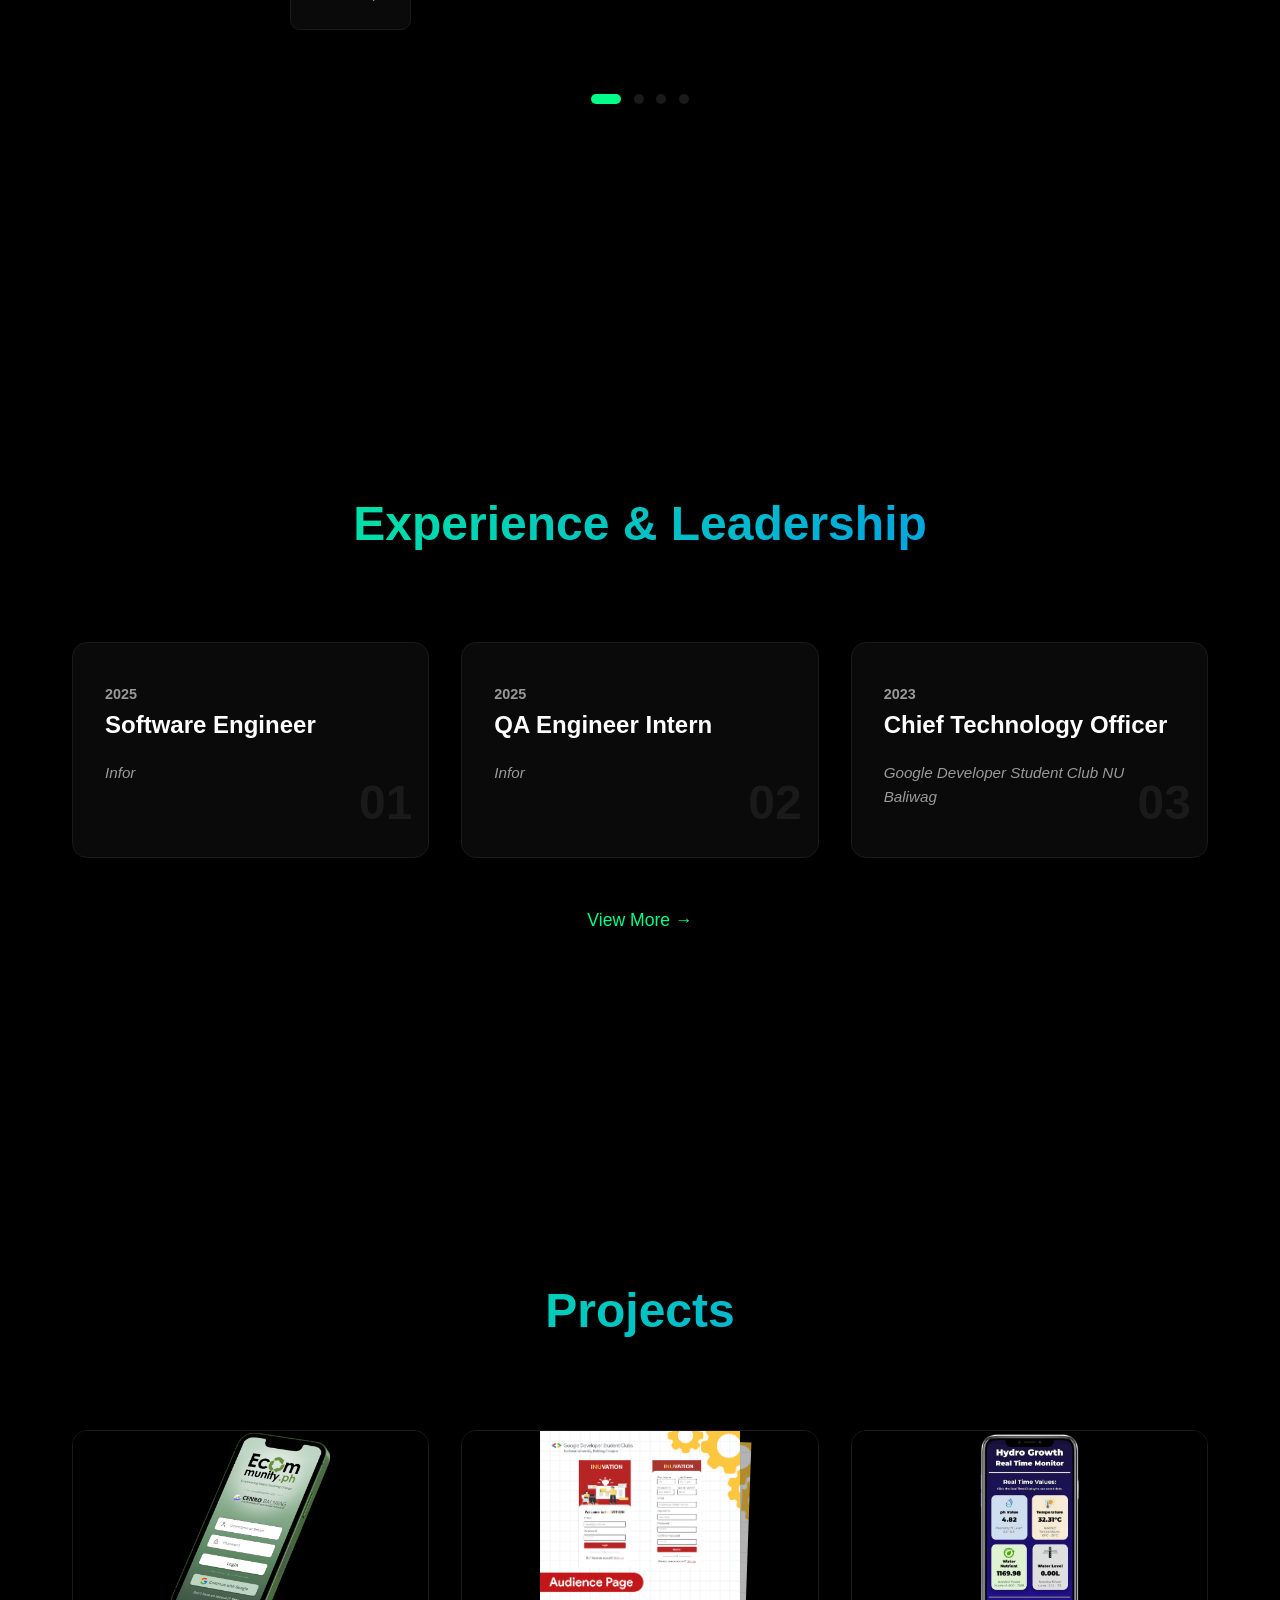
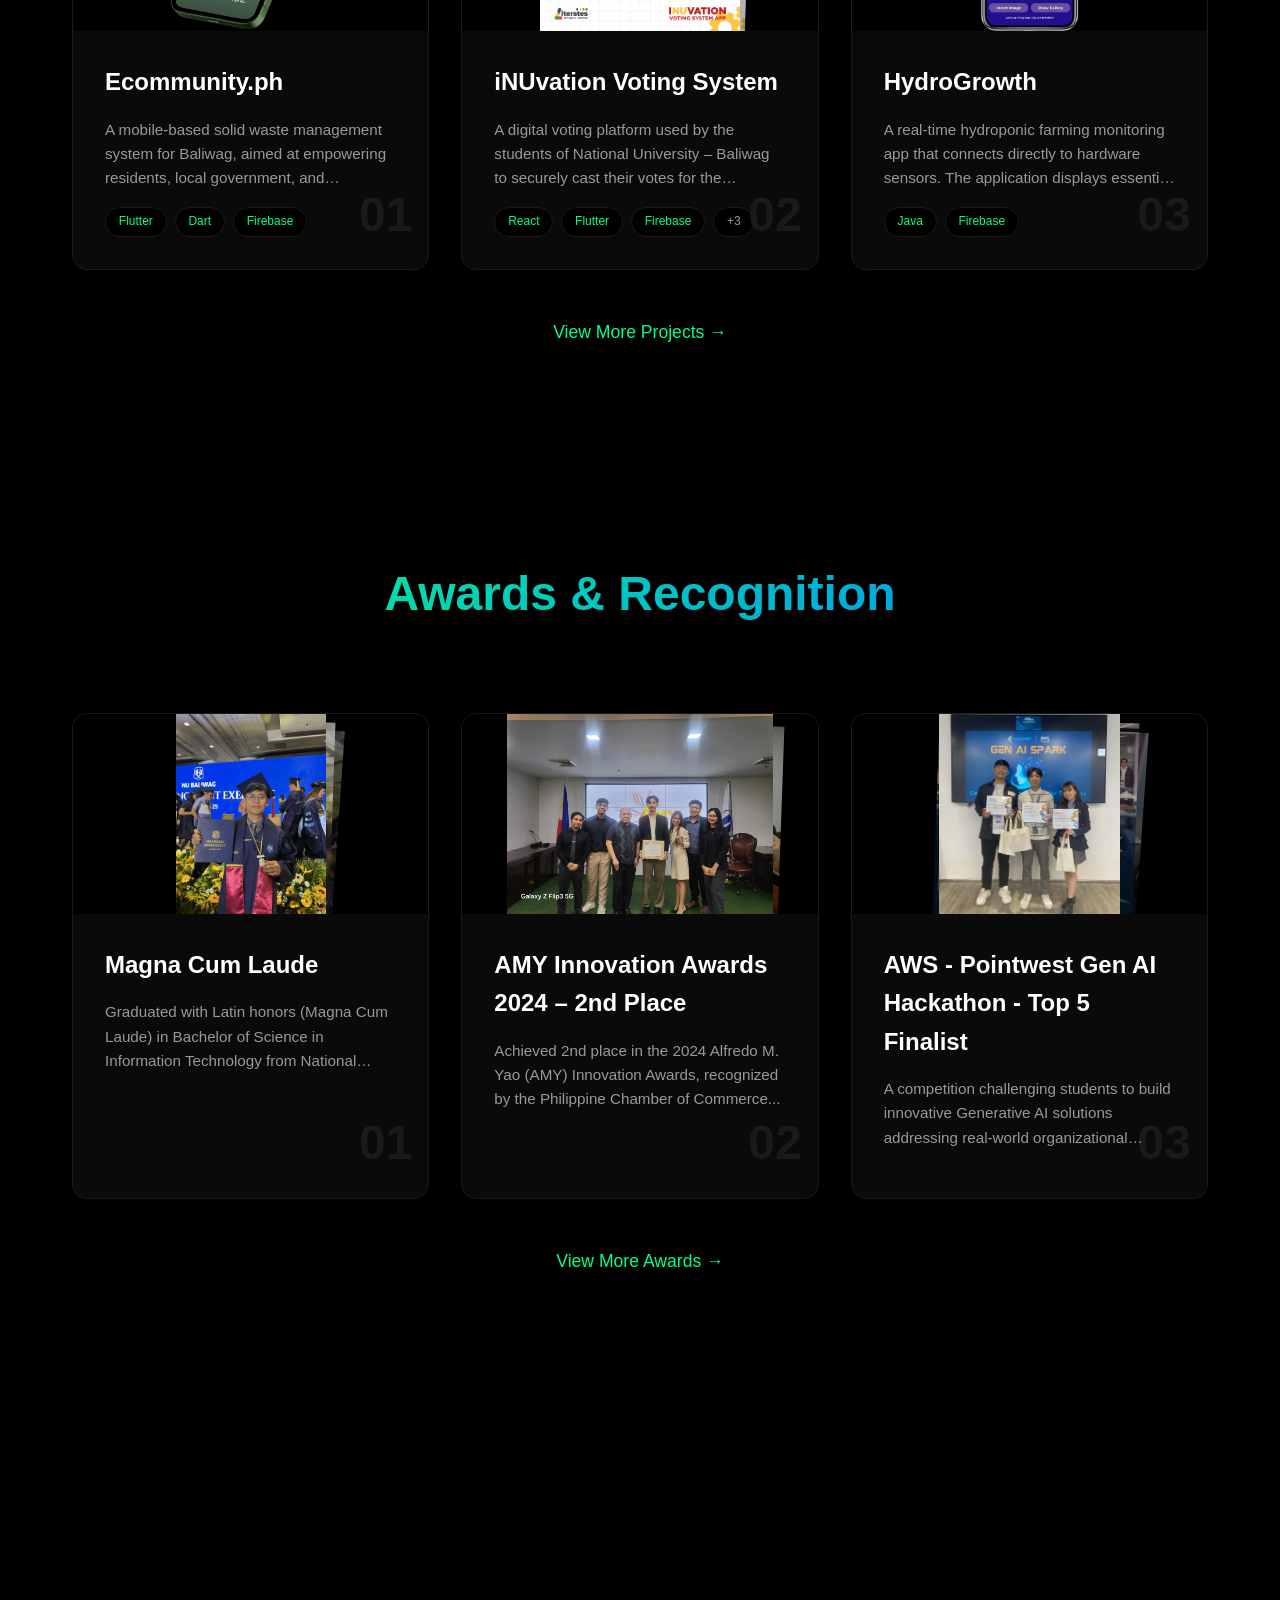
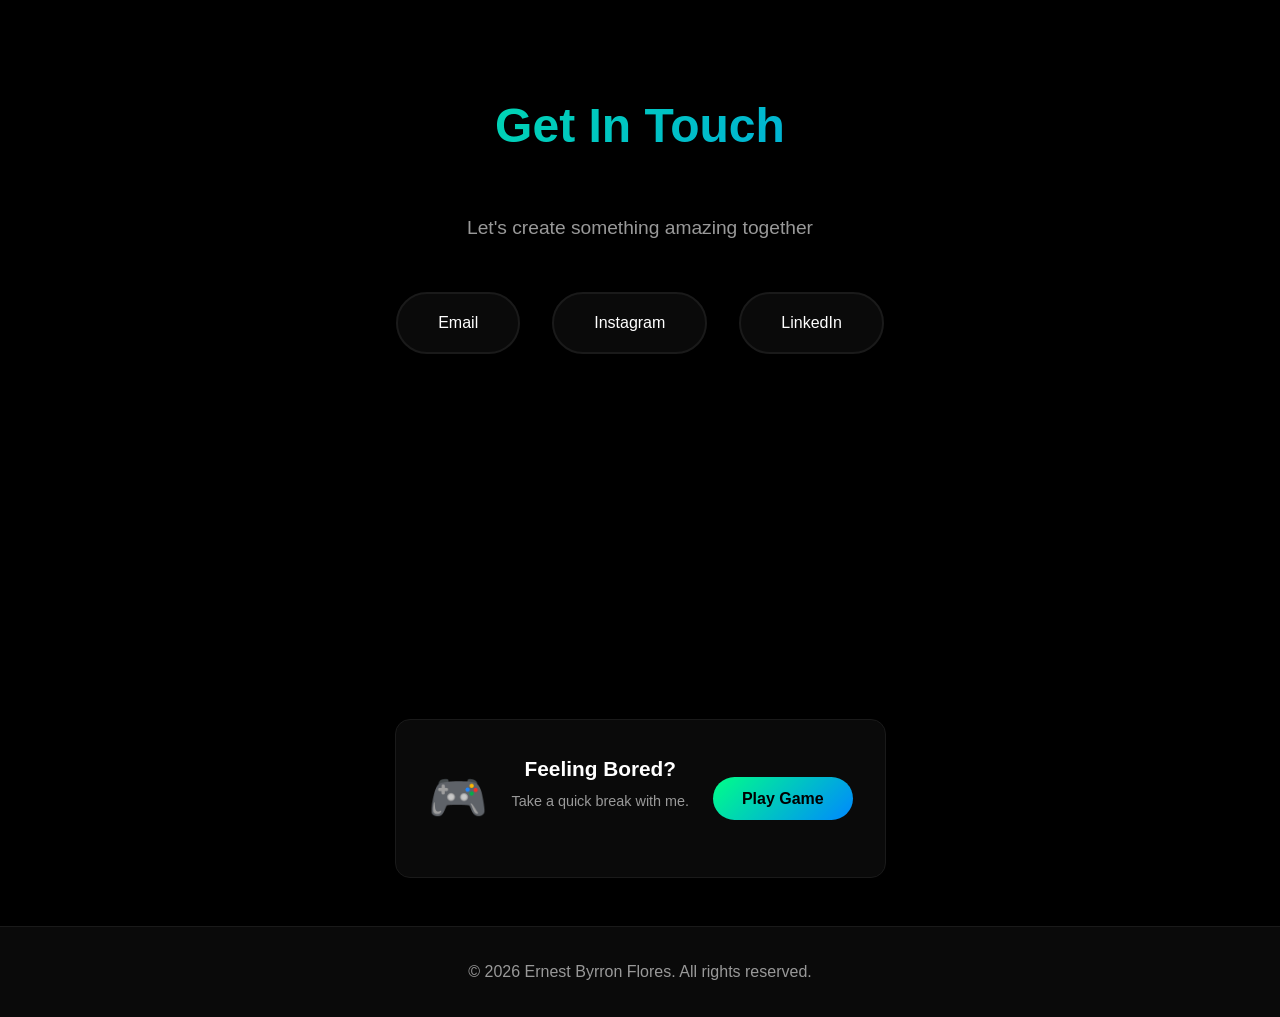
==== commit 08d6ac28: "add dark/light mode togle with image swap" ====
--- a/index.html
+++ b/index.html
@@ -5,17 +5,19 @@
     <meta name="viewport" content="width=device-width, initial-scale=1.0">
     <title>Ernest Byrron Flores - Developer & Designer</title>
     <link rel="stylesheet" href="styles.css">
+    <script>
+        // Apply saved theme immediately to prevent flash
+        (function() {
+            var t = localStorage.getItem('theme') || 'dark';
+            document.documentElement.setAttribute('data-theme', t);
+        })();
+    </script>
 </head>
 <body>
     <canvas id="particles"></canvas>
     
     <header>
         <div class="logo">EBF</div>
-        <button class="mobile-menu-toggle" aria-label="Toggle menu">
-            <span></span>
-            <span></span>
-            <span></span>
-        </button>
         <nav>
             <a href="#hero">Home</a>
             <a href="#tech-stack">Tech Stack</a>
@@ -24,6 +26,25 @@
             <a href="#awards">Awards</a>
             <a href="#contact">Contact</a>
         </nav>
+        <div class="header-actions">
+            <button class="theme-toggle" aria-label="Toggle dark/light mode" onclick="toggleTheme()">
+                <div class="toggle-switch">
+                    <div class="toggle-track"></div>
+                    <div class="toggle-stars">
+                        <span></span><span></span><span></span><span></span><span></span>
+                    </div>
+                    <div class="toggle-clouds">
+                        <span></span><span></span><span></span><span></span><span></span>
+                    </div>
+                    <div class="toggle-knob"></div>
+                </div>
+            </button>
+            <button class="mobile-menu-toggle" aria-label="Toggle menu">
+                <span></span>
+                <span></span>
+                <span></span>
+            </button>
+        </div>
     </header>
 
     <main>
@@ -31,7 +52,9 @@
             <div class="hero-content">
                 <div class="hero-avatar">
                     <div class="avatar-container">
-                        <img src="assets/images/profile.jpg" alt="Ernest Byrron Flores" class="avatar-image">
+                        <img src="assets/images/profile.jpg" alt="Ernest Byrron Flores" class="avatar-image avatar-dark">
+                        <img src="assets/images/profile-light.jpg" alt="Ernest Byrron Flores" class="avatar-image avatar-light">
+                        <div class="avatar-flash" aria-hidden="true"></div>
                     </div>
                 </div>
                 <div class="hero-text">
@@ -445,3 +468,14 @@
     <script src="game.js"></script>
 </body>
 </html>
+<!--
+HOBBIES..?
+i also do hosting
+attending tech workshops
+
+AWARDS
+add golden sphere awards
+best capstone award 
+
+UPDATE EXPERIENCES descriptions
+-->
--- a/styles.css
+++ b/styles.css
@@ -17,6 +17,16 @@
     --text-primary: #ffffff;
     --text-secondary: #999999;
     --border: #1a1a1a;
+}
+
+[data-theme="light"] {
+    --primary: #00994d;
+    --secondary: #0066cc;
+    --bg-dark: #f8fafb;
+    --bg-card: #ffffff;
+    --text-primary: #1a1a2e;
+    --text-secondary: #4a5568;
+    --border: #e2e8f0;
 }
 
 body {
@@ -53,6 +63,241 @@
     align-items: center;
 }
 
+[data-theme="light"] header {
+    background: rgba(255, 255, 255, 0.85);
+    box-shadow: 0 2px 20px rgba(0, 0, 0, 0.06);
+}
+/* Theme Toggle - Pill Switch */
+.theme-toggle {
+    background: transparent;
+    border: none;
+    padding: 0;
+    cursor: pointer;
+    display: flex;
+    align-items: center;
+    justify-content: center;
+    position: relative;
+    flex-shrink: 0;
+}
+
+.toggle-switch {
+    width: 64px;
+    height: 32px;
+    border-radius: 32px;
+    position: relative;
+    overflow: hidden;
+    border: 2px solid #3a3a4a;
+    background: linear-gradient(145deg, #2a2a3a, #1a1a2a);
+    box-shadow: 0 2px 8px rgba(0, 0, 0, 0.3), inset 0 1px 2px rgba(255, 255, 255, 0.05);
+    transition: border-color 0.5s ease, background 0.5s ease, box-shadow 0.5s ease;
+}
+
+[data-theme="light"] .toggle-switch {
+    border-color: #b0c4d6;
+    background: linear-gradient(145deg, #c8dce8, #a8c8e0);
+    box-shadow: 0 2px 8px rgba(0, 0, 0, 0.1), inset 0 1px 2px rgba(255, 255, 255, 0.6);
+}
+
+/* Track background */
+.toggle-track {
+    position: absolute;
+    inset: 0;
+    border-radius: 32px;
+    transition: background 0.5s ease;
+    background: linear-gradient(135deg, #0d1b2a 0%, #1b2838 100%);
+}
+
+[data-theme="light"] .toggle-track {
+    background: linear-gradient(135deg, #7ec8e3 0%, #87CEEB 40%, #b8e4a0 70%, #e8d98a 100%);
+}
+
+/* Stars (visible in dark mode) */
+.toggle-stars {
+    position: absolute;
+    inset: 0;
+    transition: opacity 0.4s ease;
+    opacity: 1;
+}
+
+.toggle-stars span {
+    position: absolute;
+    background: #ffffff;
+    border-radius: 50%;
+}
+
+.toggle-stars span:nth-child(1) { width: 2px; height: 2px; top: 7px; left: 36px; animation: twinkle 1.5s infinite alternate; }
+.toggle-stars span:nth-child(2) { width: 3px; height: 3px; top: 15px; left: 42px; animation: twinkle 2s infinite alternate 0.3s; }
+.toggle-stars span:nth-child(3) { width: 2px; height: 2px; top: 9px; left: 50px; animation: twinkle 1.8s infinite alternate 0.6s; }
+.toggle-stars span:nth-child(4) { width: 1.5px; height: 1.5px; top: 20px; left: 38px; animation: twinkle 2.2s infinite alternate 0.9s; }
+.toggle-stars span:nth-child(5) { width: 2px; height: 2px; top: 22px; left: 48px; animation: twinkle 1.6s infinite alternate 1.2s; }
+
+/* Star cross/sparkle shape */
+.toggle-stars span::before,
+.toggle-stars span::after {
+    content: '';
+    position: absolute;
+    background: #ffffff;
+    border-radius: 1px;
+}
+
+.toggle-stars span::before {
+    width: 100%;
+    height: 1px;
+    top: 50%;
+    left: 0;
+    transform: translateY(-50%) scaleX(2);
+}
+
+.toggle-stars span::after {
+    width: 1px;
+    height: 100%;
+    left: 50%;
+    top: 0;
+    transform: translateX(-50%) scaleY(2);
+}
+
+@keyframes twinkle {
+    0% { opacity: 0.4; transform: scale(0.7); }
+    100% { opacity: 1; transform: scale(1.3); }
+}
+
+[data-theme="light"] .toggle-stars {
+    opacity: 0;
+}
+
+/* Clouds (visible in light mode) */
+.toggle-clouds {
+    position: absolute;
+    inset: 0;
+    opacity: 0;
+    transition: opacity 0.4s ease 0.15s;
+}
+
+.toggle-clouds span {
+    position: absolute;
+    background: #ffffff;
+    border-radius: 50%;
+    box-shadow: 0 0.5px 1px rgba(0, 0, 0, 0.08);
+}
+
+/* Cloud cluster 1 — top row, 3 overlapping bumps */
+.toggle-clouds span:nth-child(1) {
+    width: 8px;
+    height: 7px;
+    top: 5px;
+    left: 6px;
+}
+
+.toggle-clouds span:nth-child(2) {
+    width: 11px;
+    height: 9px;
+    top: 3px;
+    left: 11px;
+}
+
+.toggle-clouds span:nth-child(3) {
+    width: 8px;
+    height: 7px;
+    top: 5px;
+    left: 19px;
+}
+
+/* Cloud cluster 2 — bottom row, 2 bumps */
+.toggle-clouds span:nth-child(4) {
+    width: 8px;
+    height: 7px;
+    top: 17px;
+    left: 9px;
+}
+
+.toggle-clouds span:nth-child(5) {
+    width: 10px;
+    height: 8px;
+    top: 16px;
+    left: 15px;
+}
+
+[data-theme="light"] .toggle-clouds {
+    opacity: 1;
+}
+
+/* Knob / Circle */
+.toggle-knob {
+    position: absolute;
+    top: 3px;
+    left: 3px;
+    width: 24px;
+    height: 24px;
+    border-radius: 50%;
+    background: linear-gradient(145deg, #d4d4d4, #a8a8a8);
+    box-shadow:
+        0 2px 6px rgba(0, 0, 0, 0.4),
+        inset 0 2px 4px rgba(255, 255, 255, 0.3),
+        inset 0 -1px 3px rgba(0, 0, 0, 0.2);
+    transition:
+        transform 0.5s cubic-bezier(0.68, -0.2, 0.32, 1.2),
+        background 0.4s ease,
+        box-shadow 0.4s ease;
+    z-index: 2;
+}
+
+/* Moon craters (dark mode) */
+.toggle-knob::before {
+    content: '';
+    position: absolute;
+    width: 6px;
+    height: 6px;
+    background: rgba(120, 120, 130, 0.5);
+    border-radius: 50%;
+    top: 5px;
+    left: 5px;
+    box-shadow:
+        7px 4px 0 1px rgba(120, 120, 130, 0.35),
+        3px 10px 0 0.5px rgba(120, 120, 130, 0.3);
+    transition: opacity 0.3s ease;
+}
+
+[data-theme="light"] .toggle-knob {
+    transform: translateX(33px) rotate(360deg);
+    background: linear-gradient(145deg, #ffd54f, #f5a623);
+    box-shadow:
+        0 0 12px 4px rgba(255, 200, 0, 0.35),
+        0 0 24px 8px rgba(255, 180, 0, 0.15),
+        0 2px 6px rgba(0, 0, 0, 0.15),
+        inset 0 2px 4px rgba(255, 255, 255, 0.5),
+        inset 0 -2px 4px rgba(200, 130, 0, 0.2);
+}
+
+[data-theme="light"] .toggle-knob::before {
+    opacity: 0;
+}
+
+/* Sun rays pulse (light mode only) */
+.toggle-knob::after {
+    content: '';
+    position: absolute;
+    inset: -4px;
+    border-radius: 50%;
+    background: transparent;
+    border: 2px solid transparent;
+    transition: all 0.4s ease 0.2s;
+}
+
+[data-theme="light"] .toggle-knob::after {
+    border-color: rgba(255, 200, 0, 0.4);
+    animation: sunPulse 2s infinite ease-in-out;
+}
+
+@keyframes sunPulse {
+    0%, 100% { transform: scale(1); opacity: 0.7; }
+    50% { transform: scale(1.4); opacity: 0; }
+}
+
+.theme-toggle .icon-sun,
+.theme-toggle .icon-moon {
+    display: none;
+}
+
 .logo {
     font-size: 1.5rem;
     font-weight: 700;
@@ -105,6 +350,12 @@
     z-index: 1001;
 }
 
+.header-actions {
+    display: flex;
+    align-items: center;
+    gap: 1rem;
+}
+
 .mobile-menu-toggle span {
     width: 25px;
     height: 3px;
@@ -188,6 +439,65 @@
 .avatar-emoji {
     font-size: 150px;
     filter: drop-shadow(0 0 20px rgba(0, 255, 136, 0.5));
+}
+
+/* Avatar image swap for light/dark mode */
+.avatar-dark,
+.avatar-light {
+    position: absolute;
+    top: 0;
+    left: 0;
+    width: 100%;
+    height: 100%;
+    object-fit: cover;
+    border-radius: 50%;
+    transition: opacity 0.15s ease 0.08s;
+}
+
+.avatar-dark {
+    opacity: 1;
+}
+
+.avatar-light {
+    opacity: 0;
+}
+
+[data-theme="light"] .avatar-dark {
+    opacity: 0;
+}
+
+[data-theme="light"] .avatar-light {
+    opacity: 1;
+}
+
+/* Flash overlays to mask the image swap */
+.avatar-flash {
+    position: absolute;
+    inset: -10%;
+    border-radius: 50%;
+    opacity: 0;
+    pointer-events: none;
+    z-index: 10;
+    background: #ffffff;
+}
+
+.avatar-flash.flash-active {
+    animation: cameraFlash 0.5s ease-out forwards;
+}
+
+@keyframes cameraFlash {
+    0% {
+        opacity: 0;
+    }
+    15% {
+        opacity: 1;
+    }
+    40% {
+        opacity: 0.9;
+    }
+    100% {
+        opacity: 0;
+    }
 }
 
 .hero-text {
@@ -998,7 +1308,8 @@
         top: 60px;
         left: 0;
         right: 0;
-        background: rgba(0, 0, 0, 0.98);
+        background: rgba(0, 0, 0, 0.8);
+        backdrop-filter: blur(20px);
         flex-direction: column;
         padding: 2rem;
         gap: 1.5rem;
@@ -1007,6 +1318,10 @@
     
     nav.active {
         display: flex;
+    }
+    
+    [data-theme="light"] nav {
+        background: rgba(255, 255, 255, 0.85);
     }
     
     nav a {
@@ -2643,3 +2958,227 @@
     color: var(--primary);
     font-weight: bold;
 }
+
+/* Light mode overrides — rich, vibrant, with depth */
+[data-theme="light"] body {
+    background: linear-gradient(160deg, #f8fafb 0%, #e8f4f8 40%, #f0f7ff 100%);
+    background-attachment: fixed;
+}
+
+[data-theme="light"] nav {
+    background: transparent;
+}
+
+[data-theme="light"] .modal {
+    background: rgba(0, 0, 0, 0.4);
+}
+
+[data-theme="light"] .modal-content {
+    background: var(--bg-card);
+    border-color: var(--border);
+    box-shadow: 0 25px 60px rgba(0, 0, 0, 0.15);
+}
+
+[data-theme="light"] .avatar-container {
+    background: radial-gradient(circle at 30% 30%, rgba(0, 153, 77, 0.15), rgba(0, 102, 204, 0.1), transparent);
+    box-shadow: 0 20px 60px rgba(0, 102, 204, 0.15), 0 0 0 1px rgba(0, 153, 77, 0.08);
+}
+
+[data-theme="light"] .avatar-dark,
+[data-theme="light"] .avatar-light {
+    filter: drop-shadow(0 10px 25px rgba(0, 0, 0, 0.15));
+}
+
+[data-theme="light"] .cta-button {
+    color: #ffffff;
+    box-shadow: 0 4px 15px rgba(0, 153, 77, 0.3);
+}
+
+[data-theme="light"] .cta-button:hover {
+    box-shadow: 0 8px 30px rgba(0, 153, 77, 0.4);
+}
+
+[data-theme="light"] .cta-button-outline {
+    border-color: var(--primary);
+    box-shadow: 0 2px 10px rgba(0, 153, 77, 0.08);
+}
+
+[data-theme="light"] .play-game-btn-compact,
+[data-theme="light"] .play-game-btn,
+[data-theme="light"] .reset-btn {
+    color: #ffffff;
+}
+
+[data-theme="light"] .project-card {
+    box-shadow: 0 4px 20px rgba(0, 0, 0, 0.04), 0 1px 3px rgba(0, 0, 0, 0.06);
+}
+
+[data-theme="light"] .project-card::before {
+    background: linear-gradient(135deg, rgba(0, 153, 77, 0.04), rgba(0, 102, 204, 0.04));
+}
+
+[data-theme="light"] .project-card:hover {
+    box-shadow: 0 20px 50px rgba(0, 153, 77, 0.12), 0 8px 20px rgba(0, 0, 0, 0.06);
+    border-color: var(--primary);
+}
+
+[data-theme="light"] .leadership-card {
+    box-shadow: 0 4px 20px rgba(0, 0, 0, 0.04);
+}
+
+[data-theme="light"] .leadership-card:hover {
+    box-shadow: 0 20px 50px rgba(0, 153, 77, 0.12), 0 8px 20px rgba(0, 0, 0, 0.06);
+}
+
+[data-theme="light"] .award-card {
+    box-shadow: 0 4px 20px rgba(0, 0, 0, 0.04);
+}
+
+[data-theme="light"] .award-card:hover {
+    box-shadow: 0 20px 50px rgba(0, 153, 77, 0.12), 0 8px 20px rgba(0, 0, 0, 0.06);
+}
+
+[data-theme="light"] .contact-link {
+    box-shadow: 0 2px 10px rgba(0, 0, 0, 0.04);
+}
+
+[data-theme="light"] .contact-link:hover {
+    box-shadow: 0 10px 30px rgba(0, 153, 77, 0.15);
+}
+
+[data-theme="light"] .contact-link::before {
+    background: linear-gradient(90deg, transparent, rgba(0, 153, 77, 0.12), transparent);
+}
+
+[data-theme="light"] .tech-item {
+    box-shadow: 0 2px 8px rgba(0, 0, 0, 0.04);
+}
+
+[data-theme="light"] .tech-item:hover {
+    box-shadow: 0 8px 25px rgba(0, 153, 77, 0.12);
+    border-color: var(--primary);
+}
+
+[data-theme="light"] .cell {
+    background: var(--bg-card);
+    border-color: var(--border);
+    box-shadow: 0 2px 6px rgba(0, 0, 0, 0.05);
+}
+
+[data-theme="light"] .cell.x {
+    color: var(--primary);
+    text-shadow: none;
+}
+
+[data-theme="light"] .cell.o {
+    color: var(--secondary);
+    text-shadow: none;
+}
+
+[data-theme="light"] .game-board {
+    background: var(--bg-dark);
+    border-color: var(--border);
+    box-shadow: 0 10px 40px rgba(0, 0, 0, 0.08);
+}
+
+[data-theme="light"] .scoreboard {
+    background: var(--bg-card);
+    border-color: var(--border);
+    box-shadow: 0 2px 10px rgba(0, 0, 0, 0.04);
+}
+
+[data-theme="light"] .mode-btn {
+    background: var(--bg-card);
+    color: var(--text-primary);
+    border-color: var(--border);
+    box-shadow: 0 2px 8px rgba(0, 0, 0, 0.04);
+}
+
+[data-theme="light"] .mode-btn:hover {
+    box-shadow: 0 8px 25px rgba(0, 153, 77, 0.12);
+}
+
+[data-theme="light"] .experience-responsibilities {
+    background: rgba(0, 153, 77, 0.03);
+    border-left-color: var(--primary);
+}
+
+[data-theme="light"] .project-link {
+    background: rgba(0, 153, 77, 0.04);
+    border-color: rgba(0, 153, 77, 0.15);
+}
+
+[data-theme="light"] .experience-images-section {
+    background: rgba(0, 102, 204, 0.02);
+    border-color: var(--border);
+}
+
+[data-theme="light"] .game-cta {
+    box-shadow: 0 4px 20px rgba(0, 0, 0, 0.04);
+}
+
+[data-theme="light"] .game-cta:hover {
+    box-shadow: 0 10px 30px rgba(0, 153, 77, 0.12);
+}
+
+[data-theme="light"] h2 {
+    background: linear-gradient(135deg, #007a3d, #004fa3);
+    -webkit-background-clip: text;
+    background-clip: text;
+}
+
+[data-theme="light"] .logo,
+[data-theme="light"] .hero-greeting .name-accent,
+[data-theme="light"] .tagline-main .accent {
+    background: linear-gradient(135deg, #007a3d, #004fa3);
+    -webkit-background-clip: text;
+    -webkit-text-fill-color: transparent;
+    background-clip: text;
+}
+
+[data-theme="light"] footer {
+    background: #ffffff;
+    border-top-color: var(--border);
+    box-shadow: 0 -2px 10px rgba(0, 0, 0, 0.03);
+}
+
+[data-theme="light"] .card-tag {
+    background: rgba(0, 153, 77, 0.08);
+    border-color: rgba(0, 153, 77, 0.2);
+}
+
+[data-theme="light"] .tech-tag {
+    background: rgba(0, 153, 77, 0.06);
+    border-color: rgba(0, 153, 77, 0.2);
+}
+
+[data-theme="light"] .scroll-indicator span {
+    background: linear-gradient(to bottom, var(--primary), transparent);
+}
+
+[data-theme="light"] .game-status-bar {
+    background: linear-gradient(135deg, rgba(0, 153, 77, 0.06), rgba(0, 102, 204, 0.06));
+    border-color: var(--border);
+}
+
+[data-theme="light"] .project-modal-content {
+    box-shadow: 0 25px 60px rgba(0, 0, 0, 0.12);
+}
+
+[data-theme="light"] #all-projects h1 {
+    background: linear-gradient(135deg, #007a3d, #004fa3);
+    -webkit-background-clip: text;
+    -webkit-text-fill-color: transparent;
+    background-clip: text;
+}
+
+[data-theme="light"] .project-detail-container {
+    box-shadow: 0 8px 30px rgba(0, 0, 0, 0.06);
+}
+
+[data-theme="light"] .featured-text h3 {
+    background: linear-gradient(135deg, #007a3d, #004fa3);
+    -webkit-background-clip: text;
+    -webkit-text-fill-color: transparent;
+    background-clip: text;
+}
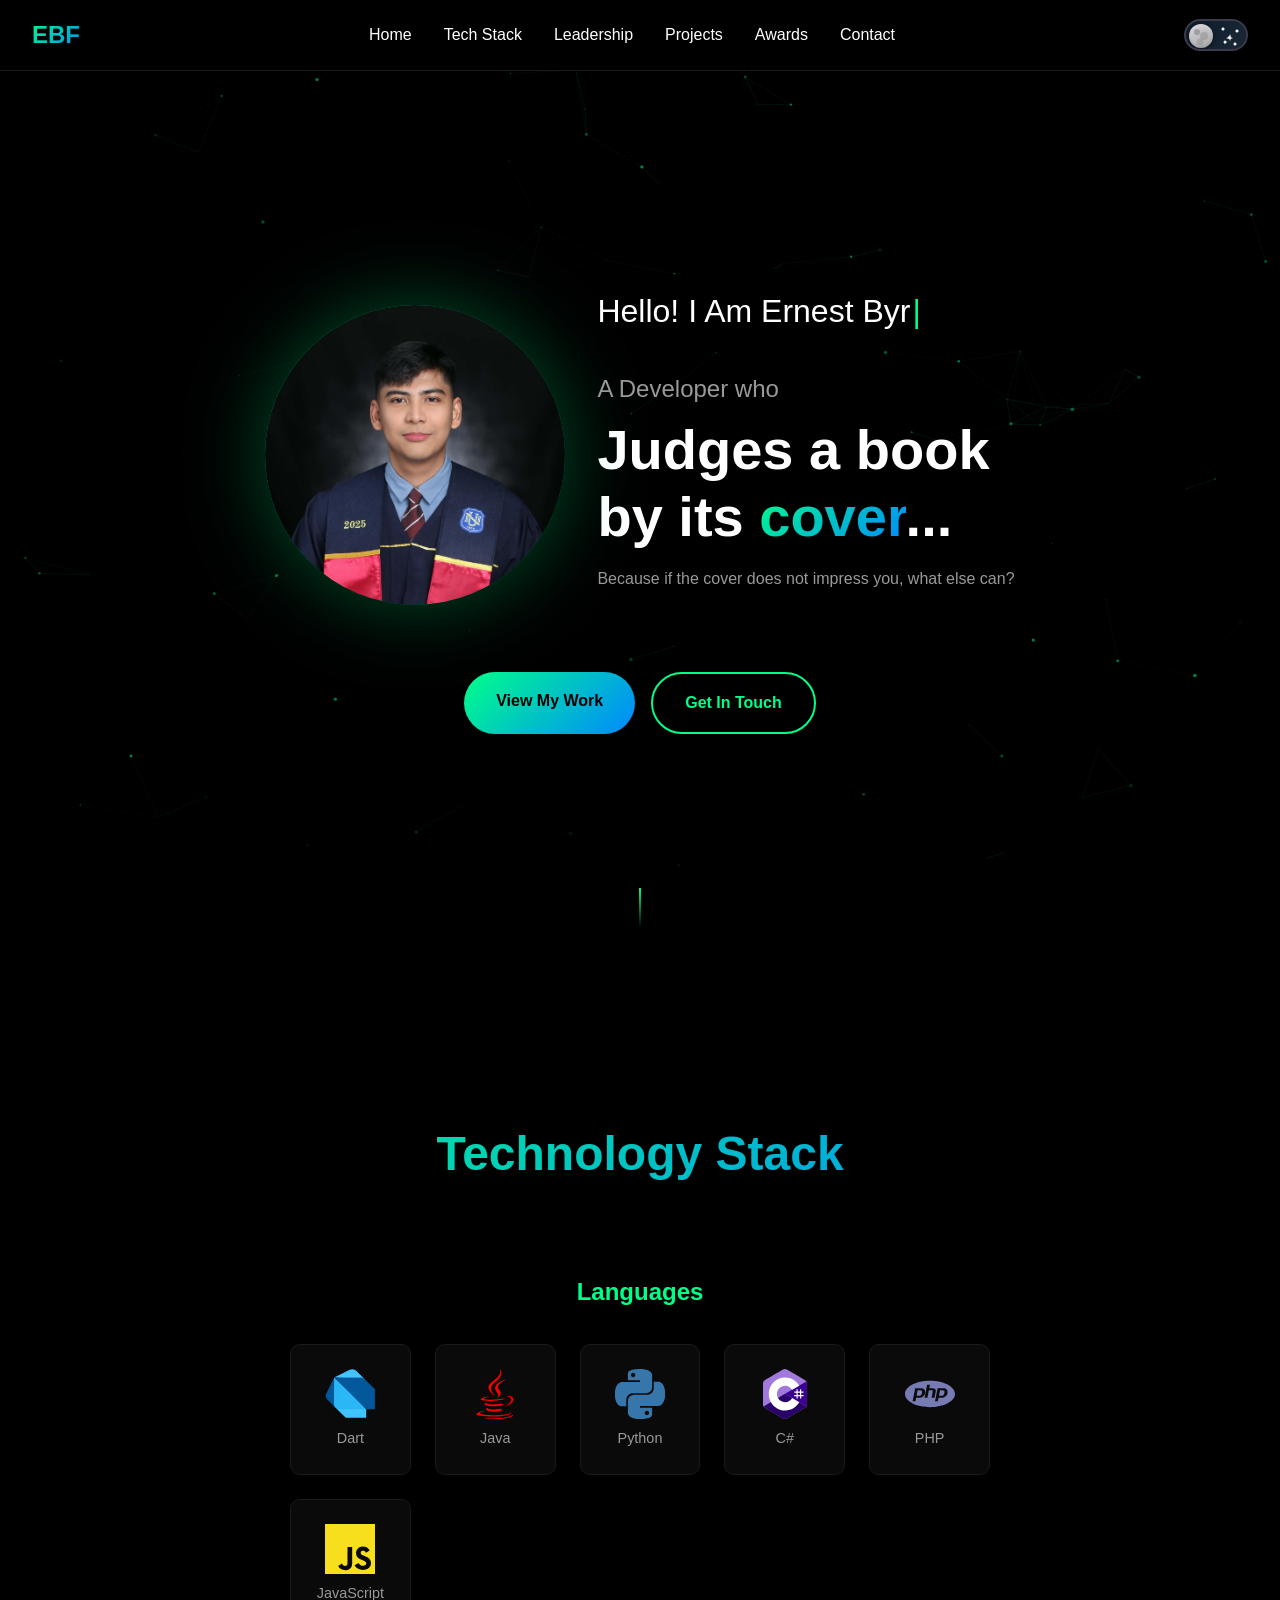
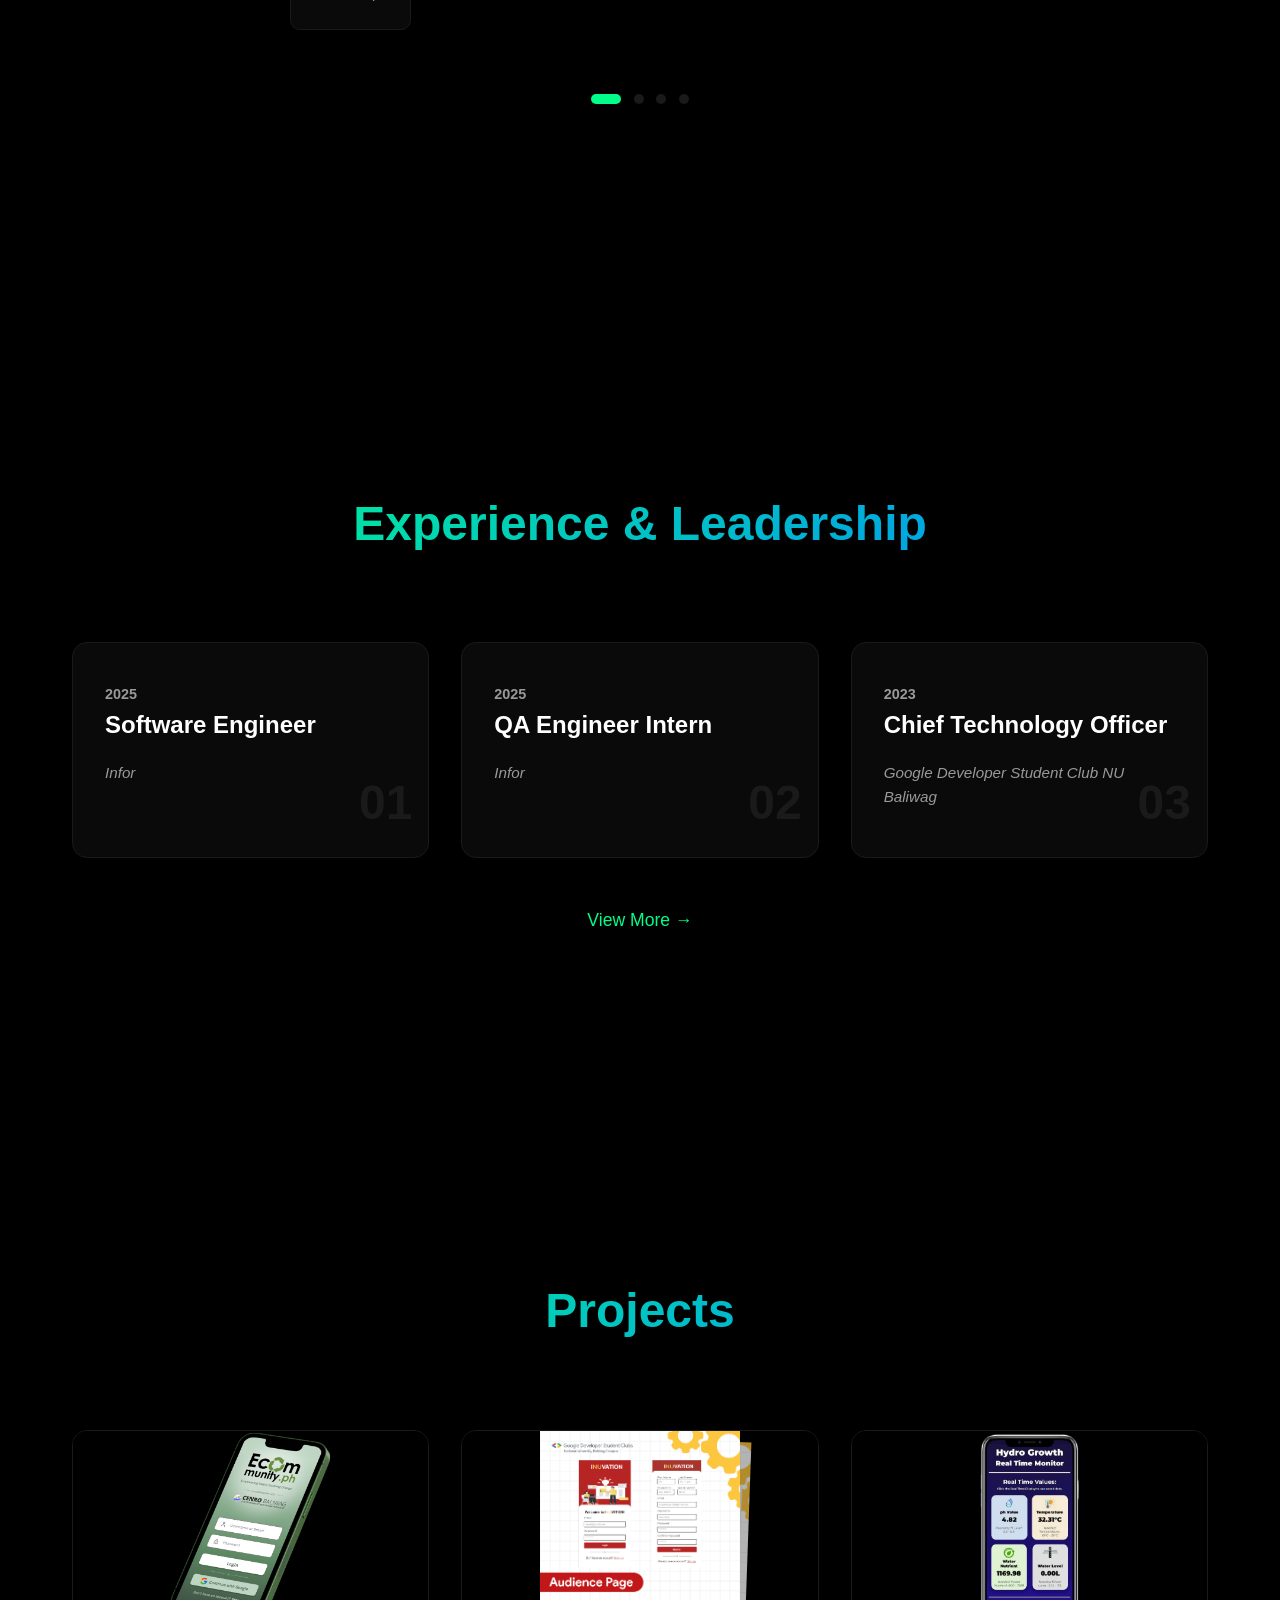
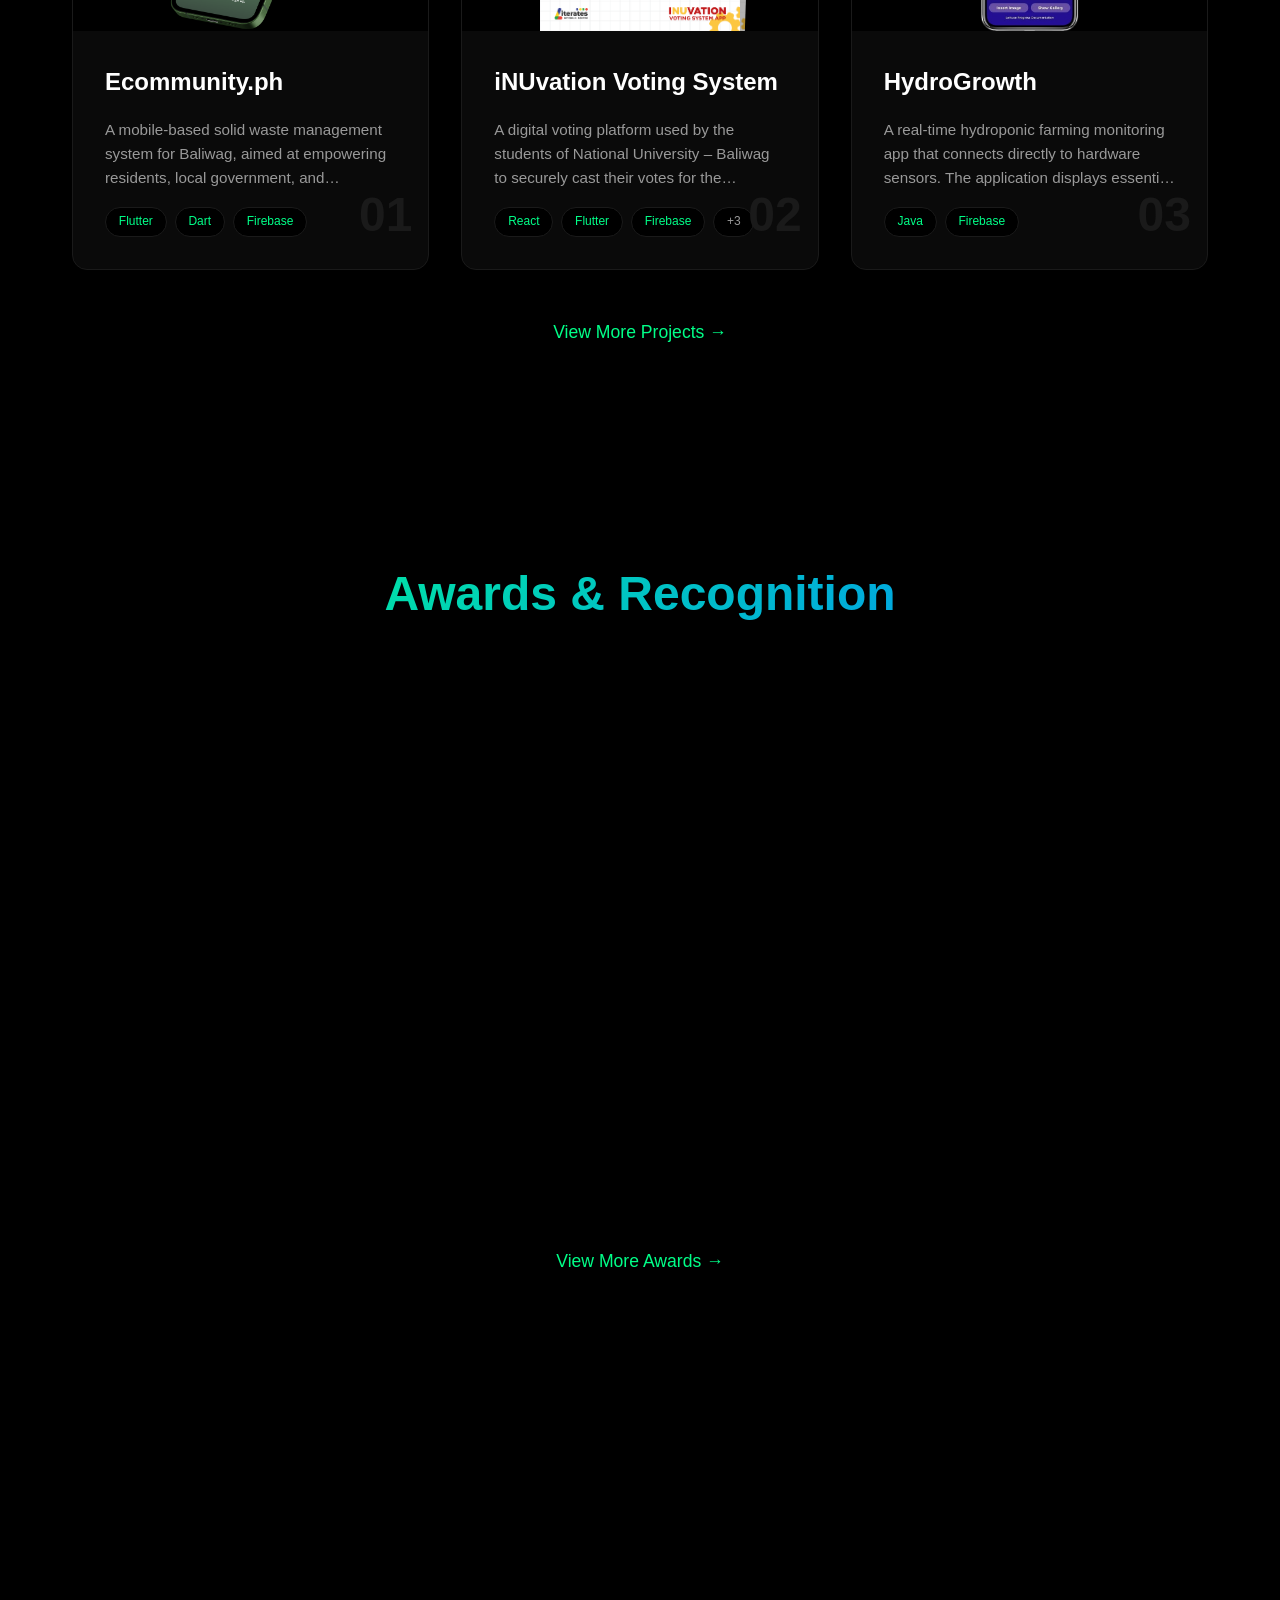
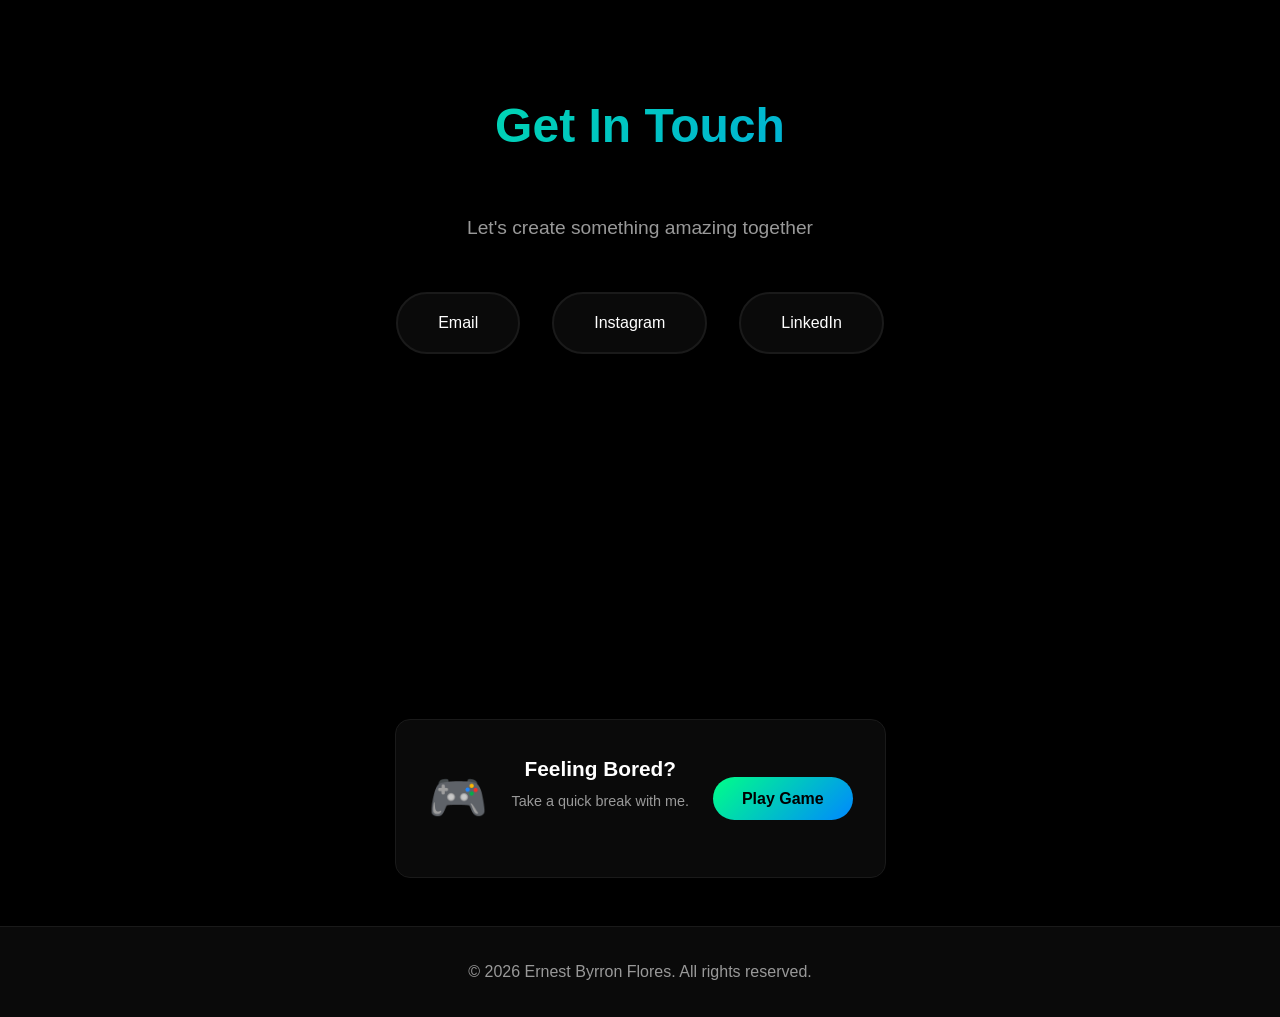
==== commit 84337221: "add best capstone in the awards" ====
--- a/index.html
+++ b/index.html
@@ -477,5 +477,7 @@
 add golden sphere awards
 best capstone award 
 
+make index file secured
+
 UPDATE EXPERIENCES descriptions
 -->
--- a/styles.css
+++ b/styles.css
@@ -413,6 +413,12 @@
 
 .hero-avatar {
     flex-shrink: 0;
+    border-radius: 50%;
+    filter: drop-shadow(0 0 40px rgba(0, 255, 136, 0.3));
+}
+
+[data-theme="light"] .hero-avatar {
+    filter: drop-shadow(0 10px 30px rgba(0, 102, 204, 0.2));
 }
 
 .avatar-container {
@@ -424,7 +430,6 @@
     align-items: center;
     justify-content: center;
     position: relative;
-    box-shadow: 0 0 60px rgba(0, 255, 136, 0.3);
     overflow: hidden;
 }
 
@@ -2981,7 +2986,6 @@
 
 [data-theme="light"] .avatar-container {
     background: radial-gradient(circle at 30% 30%, rgba(0, 153, 77, 0.15), rgba(0, 102, 204, 0.1), transparent);
-    box-shadow: 0 20px 60px rgba(0, 102, 204, 0.15), 0 0 0 1px rgba(0, 153, 77, 0.08);
 }
 
 [data-theme="light"] .avatar-dark,
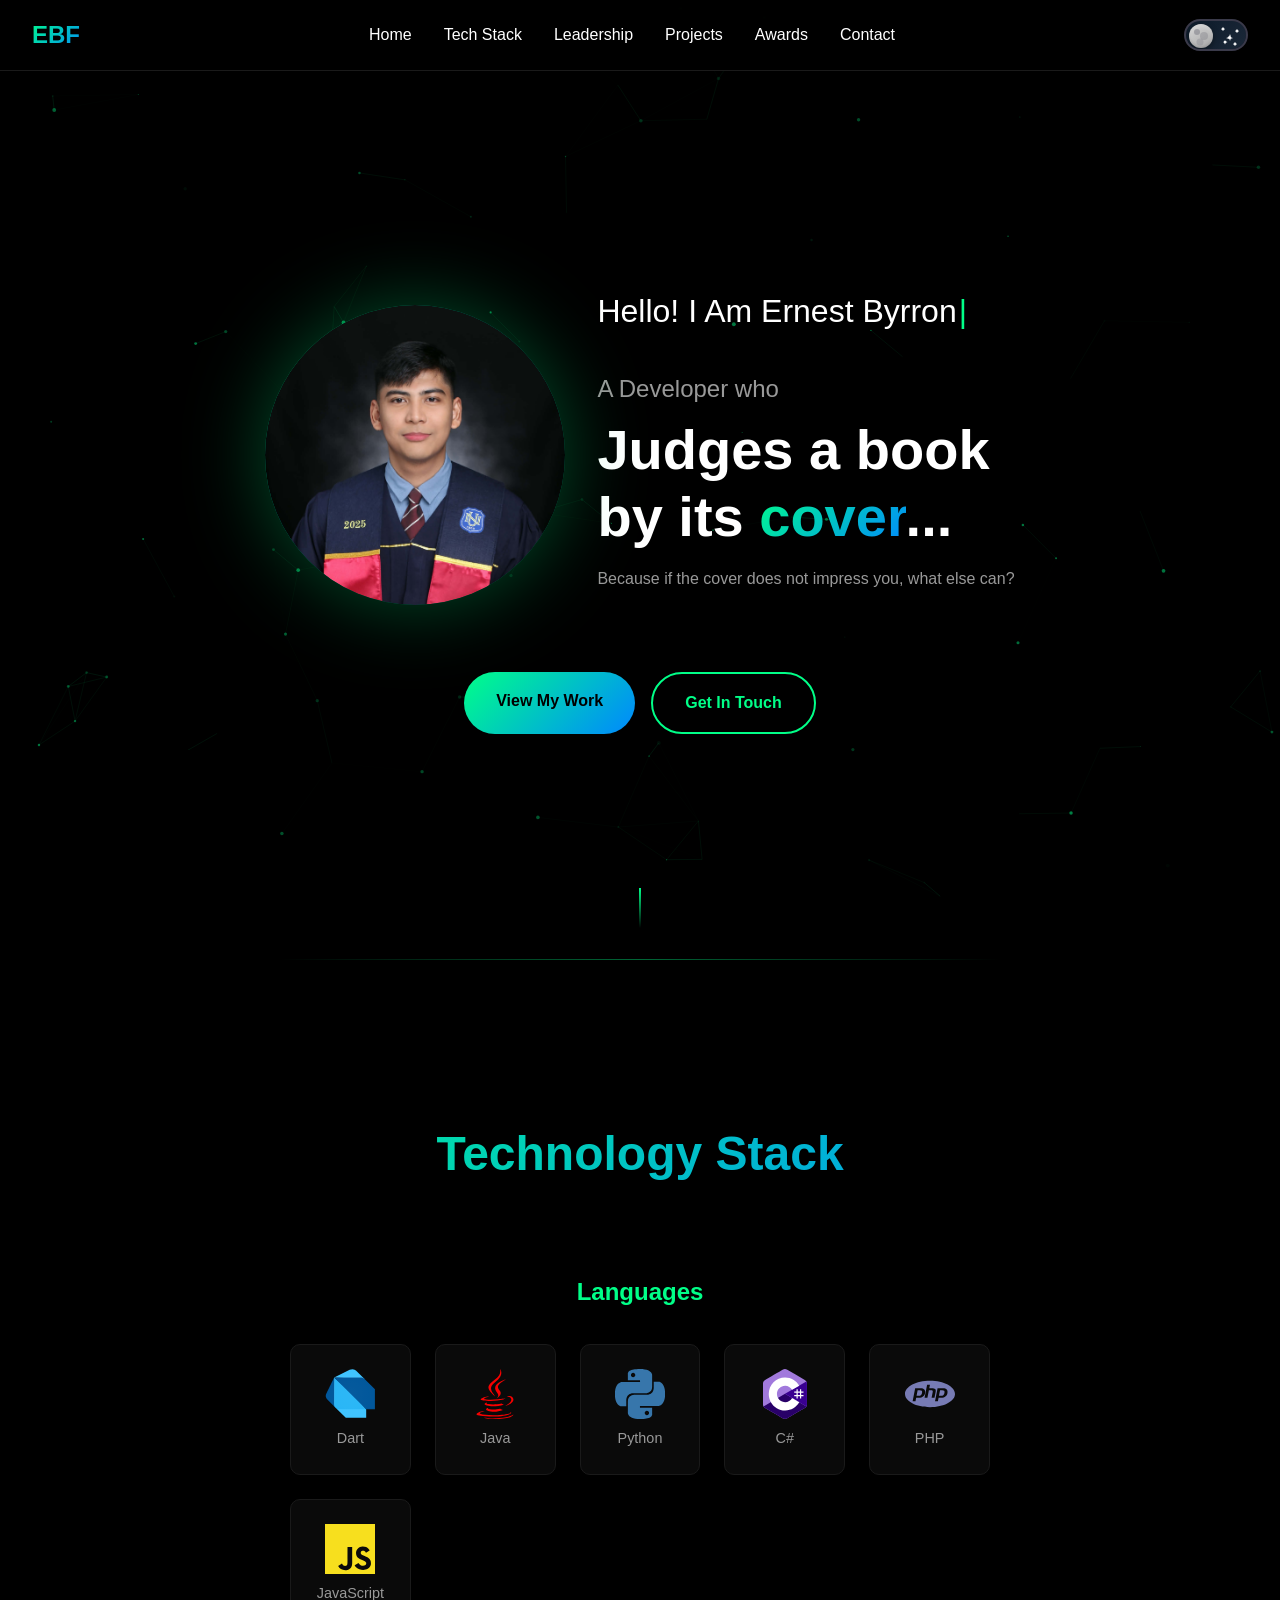
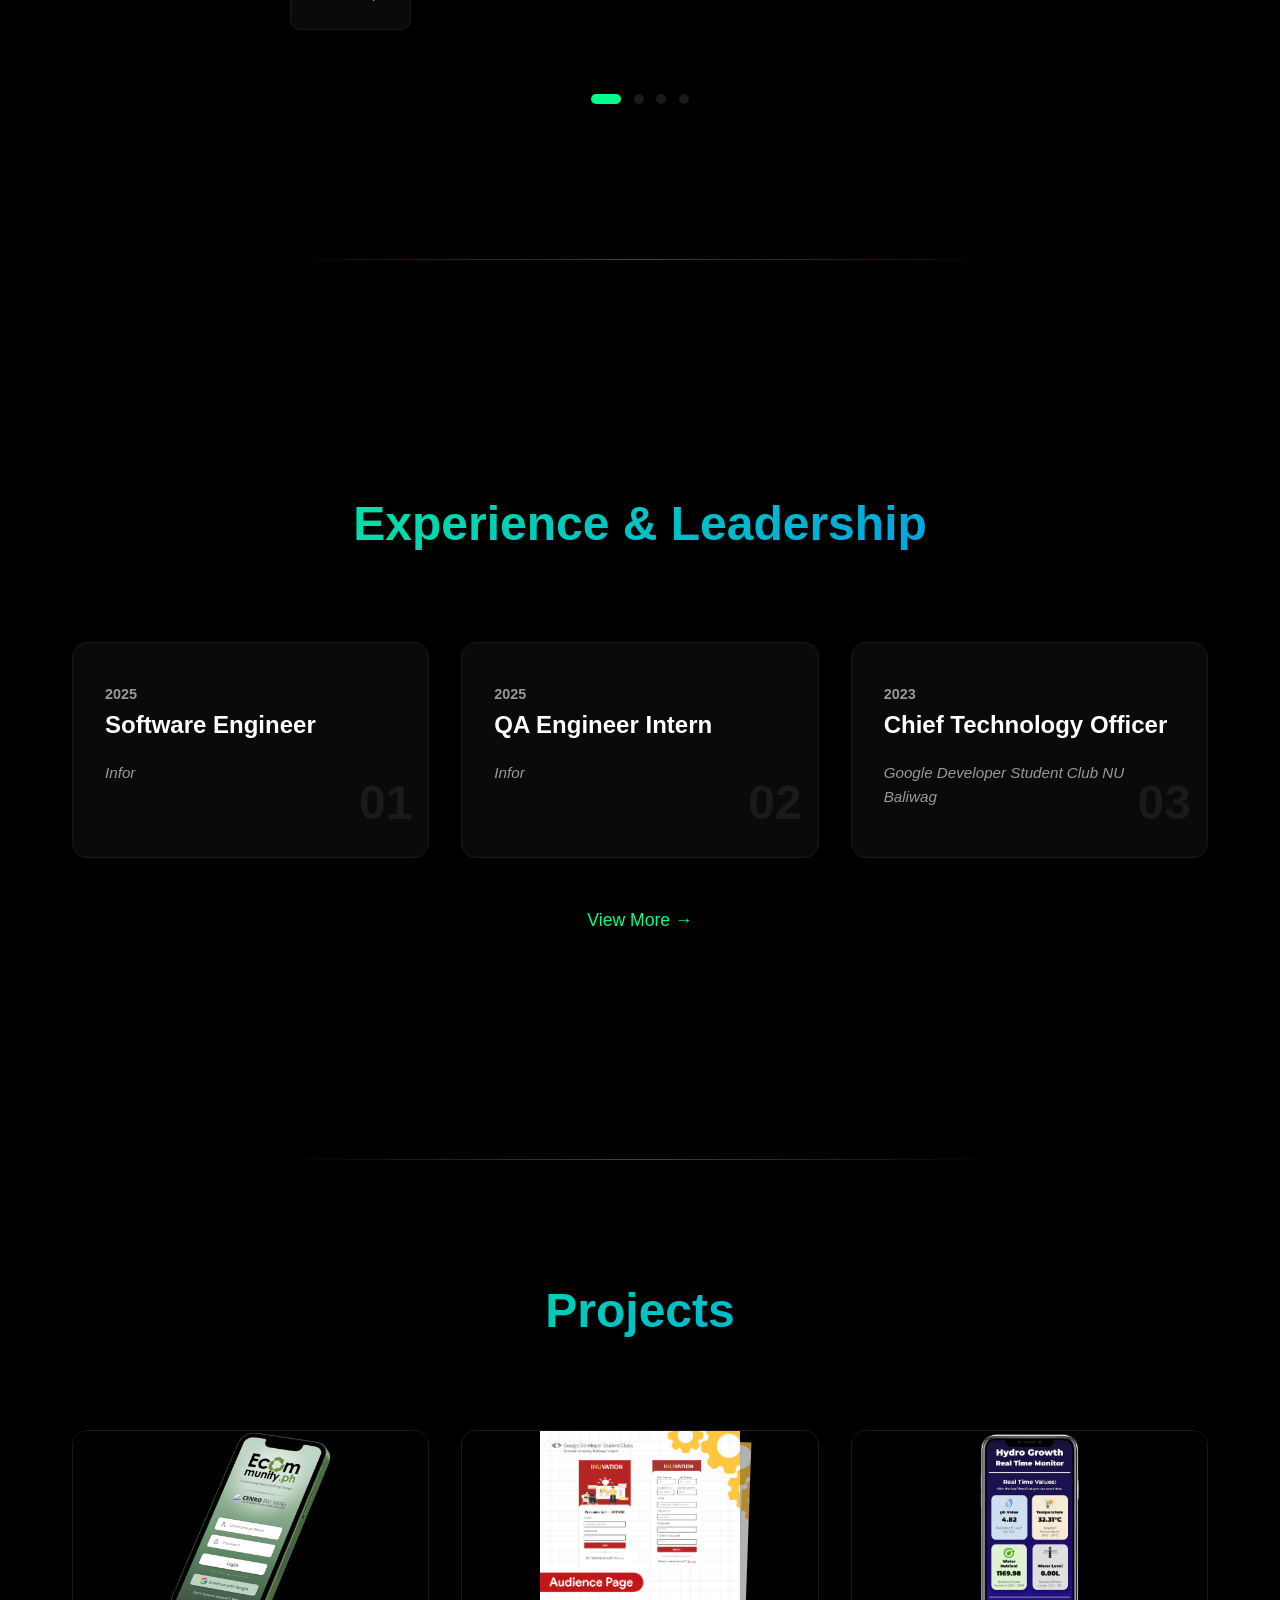
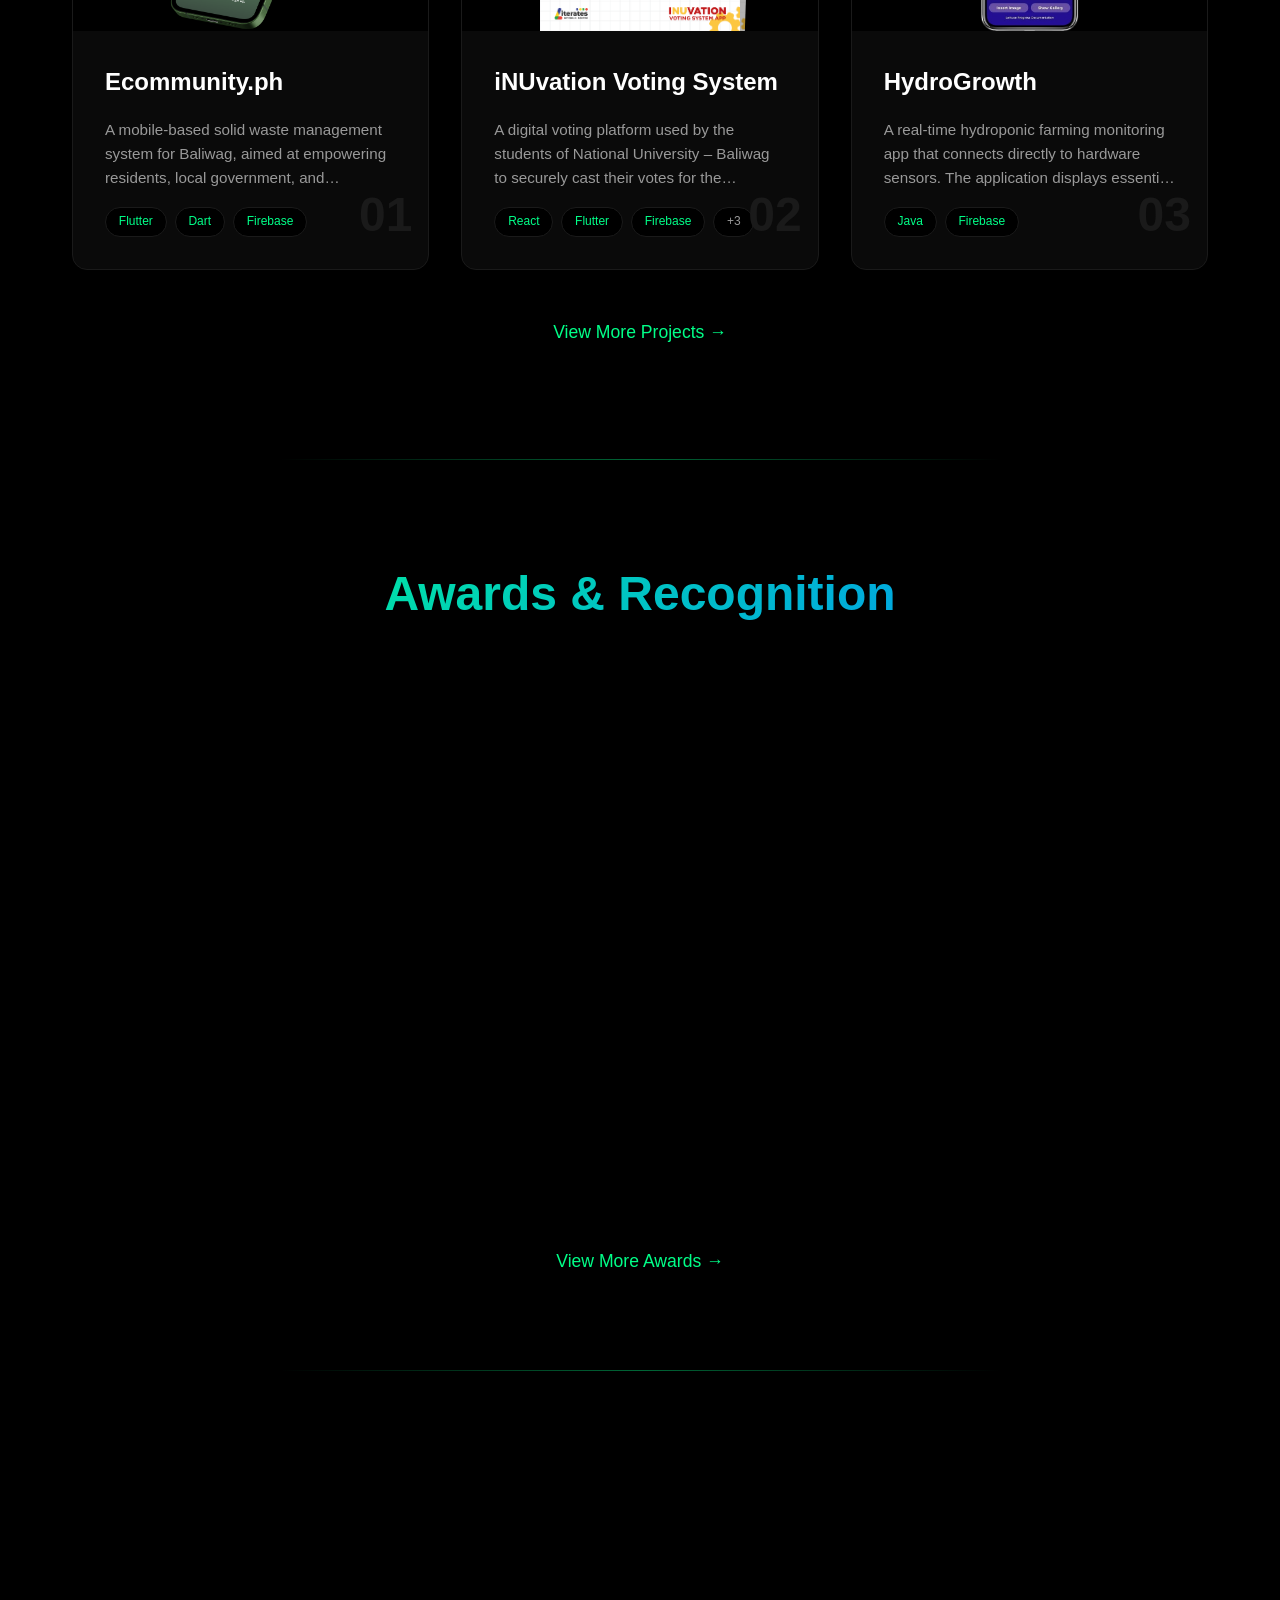
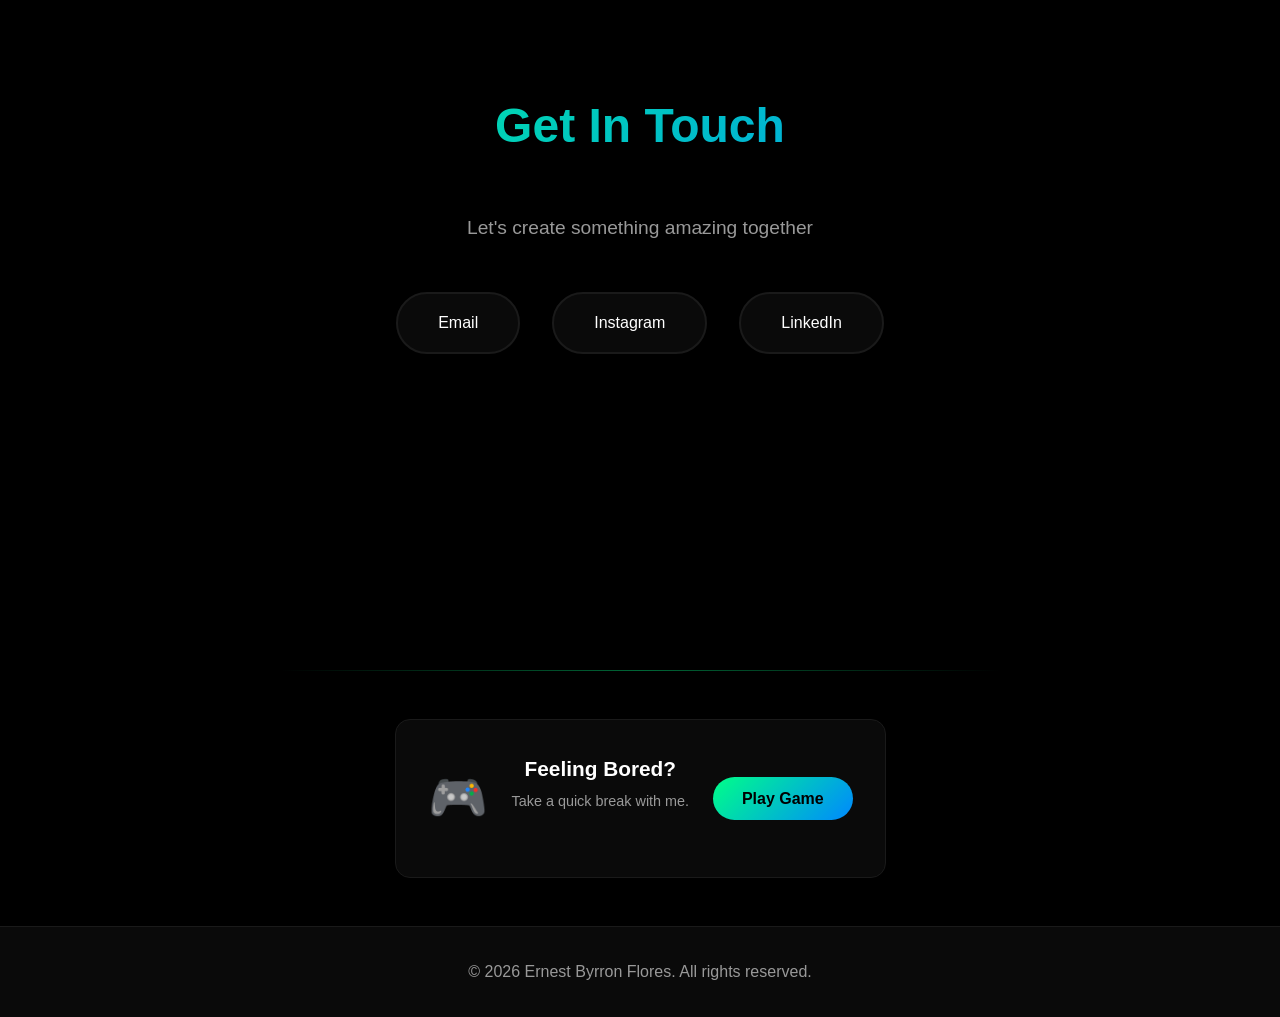
==== commit 9a1402d7: "fixed mobile nav" ====
--- a/index.html
+++ b/index.html
@@ -4,7 +4,7 @@
     <meta charset="UTF-8">
     <meta name="viewport" content="width=device-width, initial-scale=1.0">
     <title>Ernest Byrron Flores - Developer & Designer</title>
-    <link rel="stylesheet" href="styles.css">
+    <link rel="stylesheet" href="styles.css?v=3">
     <script>
         // Apply saved theme immediately to prevent flash
         (function() {
@@ -480,4 +480,4 @@
 make index file secured
 
 UPDATE EXPERIENCES descriptions
--->+-->
--- a/styles.css
+++ b/styles.css
@@ -347,7 +347,8 @@
     border: none;
     cursor: pointer;
     padding: 5px;
-    z-index: 1001;
+    position: relative;
+    z-index: 1003;
 }
 
 .header-actions {
@@ -390,6 +391,24 @@
     display: flex;
     flex-direction: column;
     justify-content: center;
+    scroll-margin-top: 70px;
+    position: relative;
+}
+
+section::after {
+    content: '';
+    position: absolute;
+    bottom: 0;
+    left: 50%;
+    transform: translateX(-50%);
+    width: 60%;
+    height: 1px;
+    background: linear-gradient(90deg, transparent, var(--primary), transparent);
+    opacity: 0.4;
+}
+
+section:last-of-type::after {
+    display: none;
 }
 
 #hero {
@@ -1310,28 +1329,70 @@
     nav {
         display: none;
         position: fixed;
-        top: 60px;
+        top: 0;
         left: 0;
         right: 0;
-        background: rgba(0, 0, 0, 0.8);
-        backdrop-filter: blur(20px);
+        bottom: 0;
+        width: 100vw;
+        height: 100vh;
+        background: linear-gradient(160deg, #000000 0%, #0a1428 50%, #000f1e 100%) !important;
         flex-direction: column;
         padding: 2rem;
-        gap: 1.5rem;
-        border-bottom: 1px solid var(--border);
+        gap: 0;
+        align-items: center;
+        justify-content: center;
+        z-index: 1002;
+        overflow: hidden;
     }
     
     nav.active {
         display: flex;
+        animation: navFadeIn 0.3s ease forwards;
+    }
+
+    @keyframes navFadeIn {
+        from { opacity: 0; }
+        to { opacity: 1; }
     }
     
     [data-theme="light"] nav {
-        background: rgba(255, 255, 255, 0.85);
+        background: linear-gradient(160deg, #f8fafb 0%, #dceeff 50%, #f0f7ff 100%) !important;
     }
     
     nav a {
-        font-size: 1.2rem;
+        font-size: 1.3rem;
         text-align: center;
+        padding: 1.2rem 2rem;
+        font-weight: 600;
+        letter-spacing: 0.5px;
+        border-radius: 12px;
+        transition: all 0.3s ease;
+        width: 80%;
+        position: relative;
+        border-bottom: 1px solid rgba(255, 255, 255, 0.08);
+    }
+
+    nav a:last-child {
+        border-bottom: none;
+    }
+
+    nav a:hover,
+    nav a:active {
+        background: rgba(0, 255, 136, 0.1);
+        transform: scale(1.05);
+    }
+
+    [data-theme="light"] nav a {
+        border-bottom-color: rgba(0, 0, 0, 0.06);
+    }
+
+    [data-theme="light"] nav a:hover,
+    [data-theme="light"] nav a:active {
+        background: rgba(0, 153, 77, 0.08);
+    }
+
+    nav a::after {
+        display: none;
     }
     
     .hero-content {
@@ -2970,10 +3031,6 @@
     background-attachment: fixed;
 }
 
-[data-theme="light"] nav {
-    background: transparent;
-}
-
 [data-theme="light"] .modal {
     background: rgba(0, 0, 0, 0.4);
 }
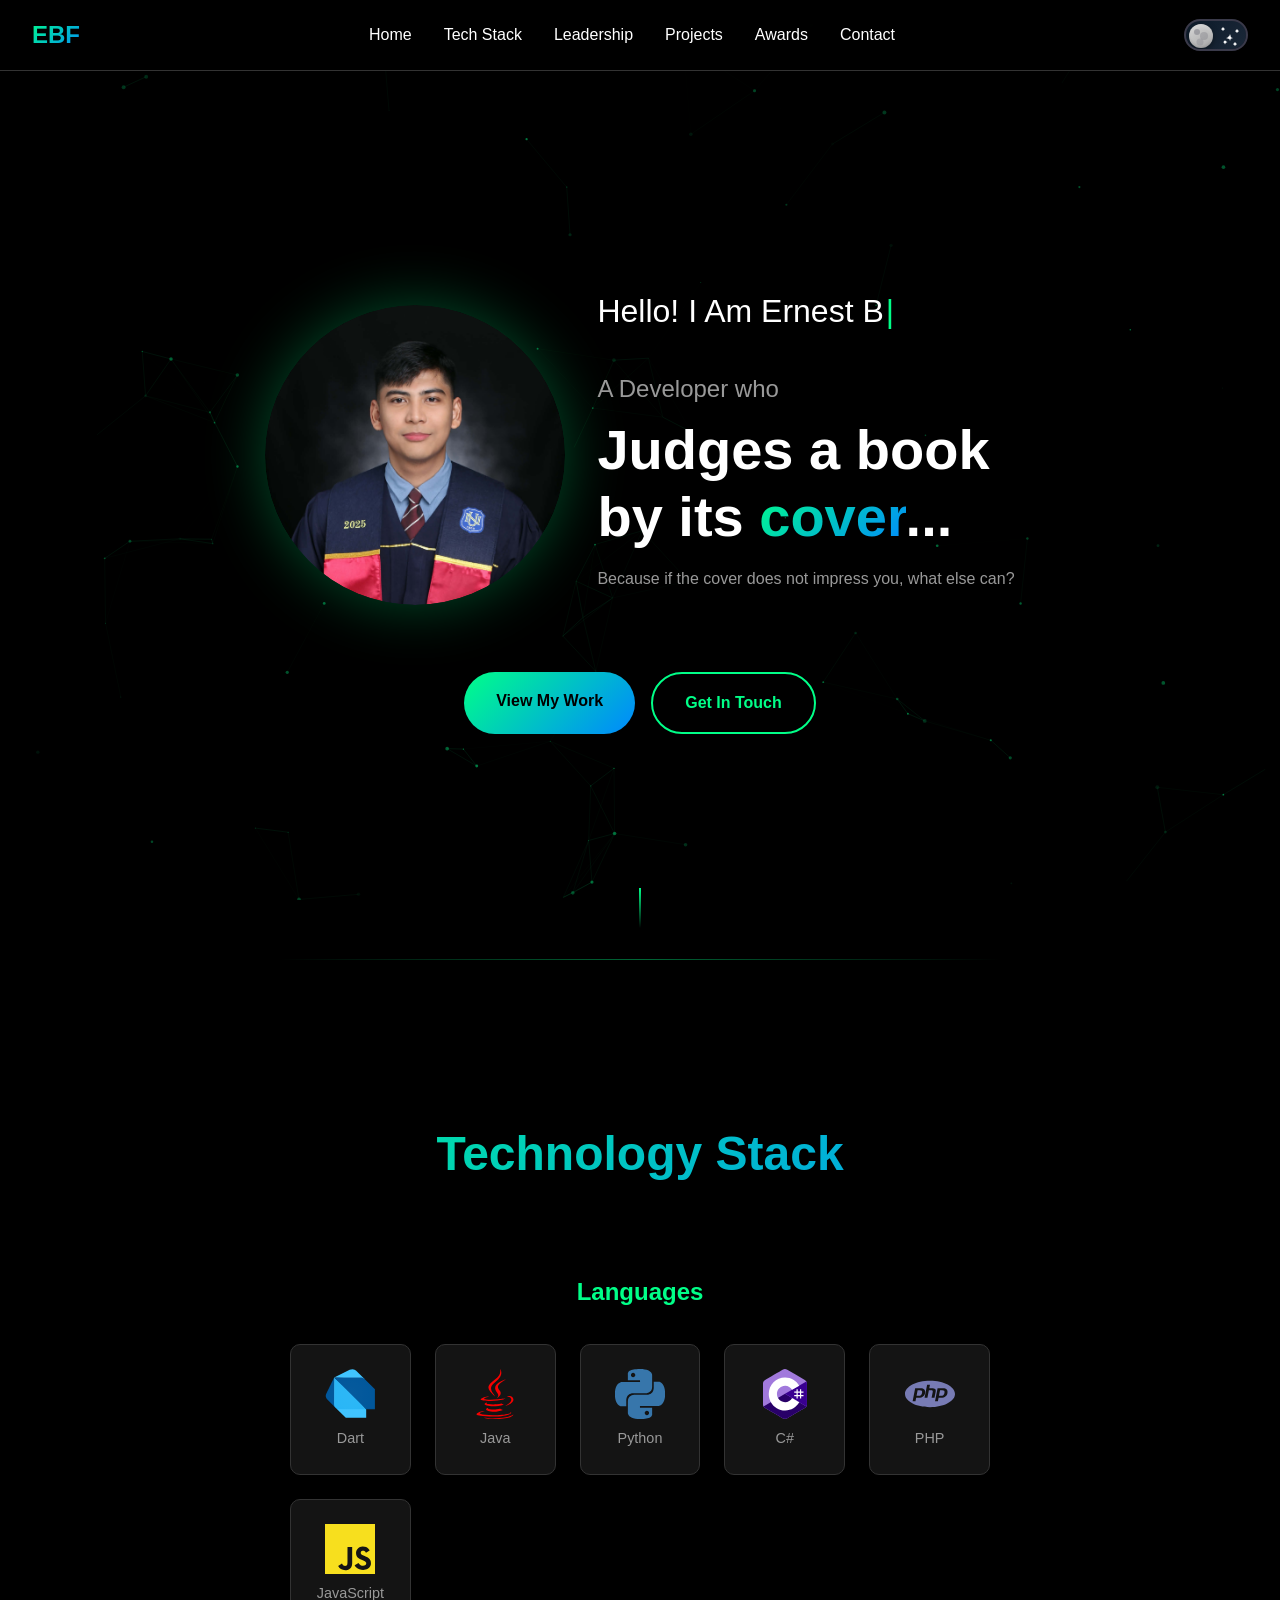
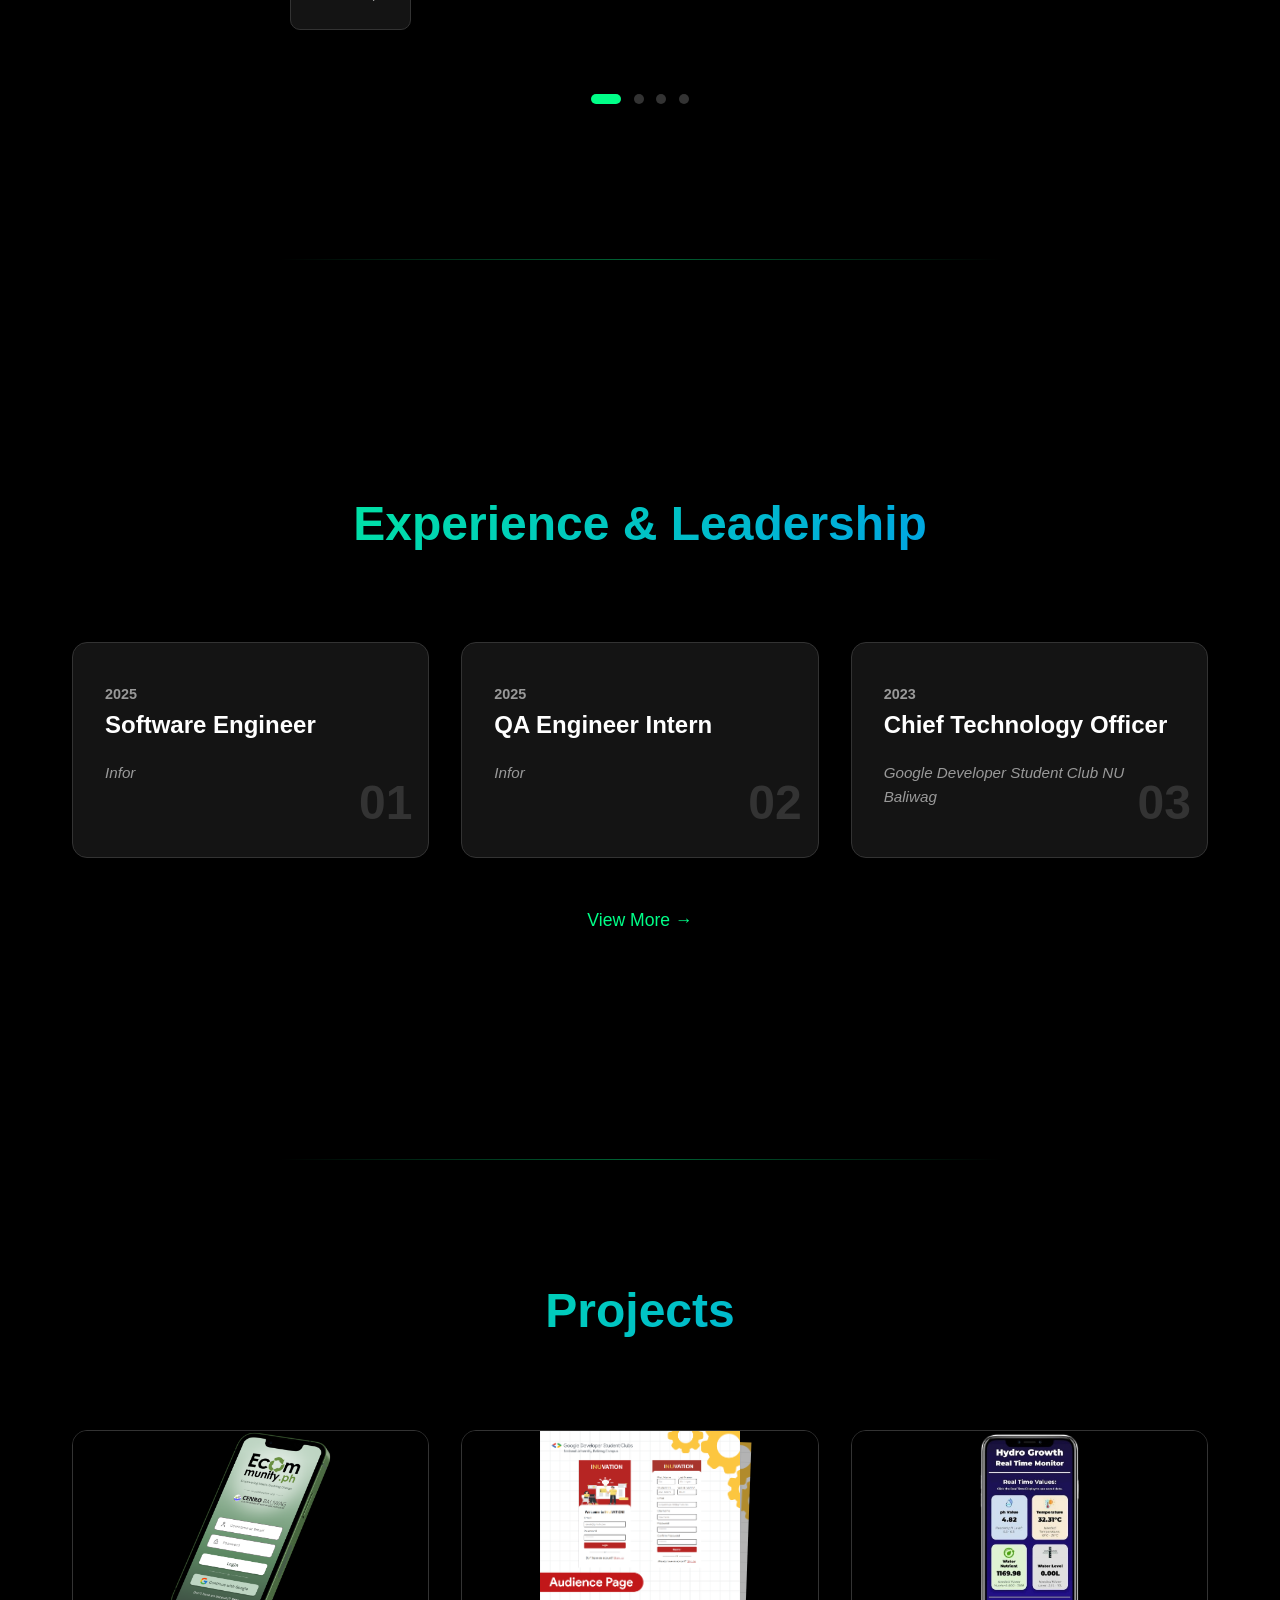
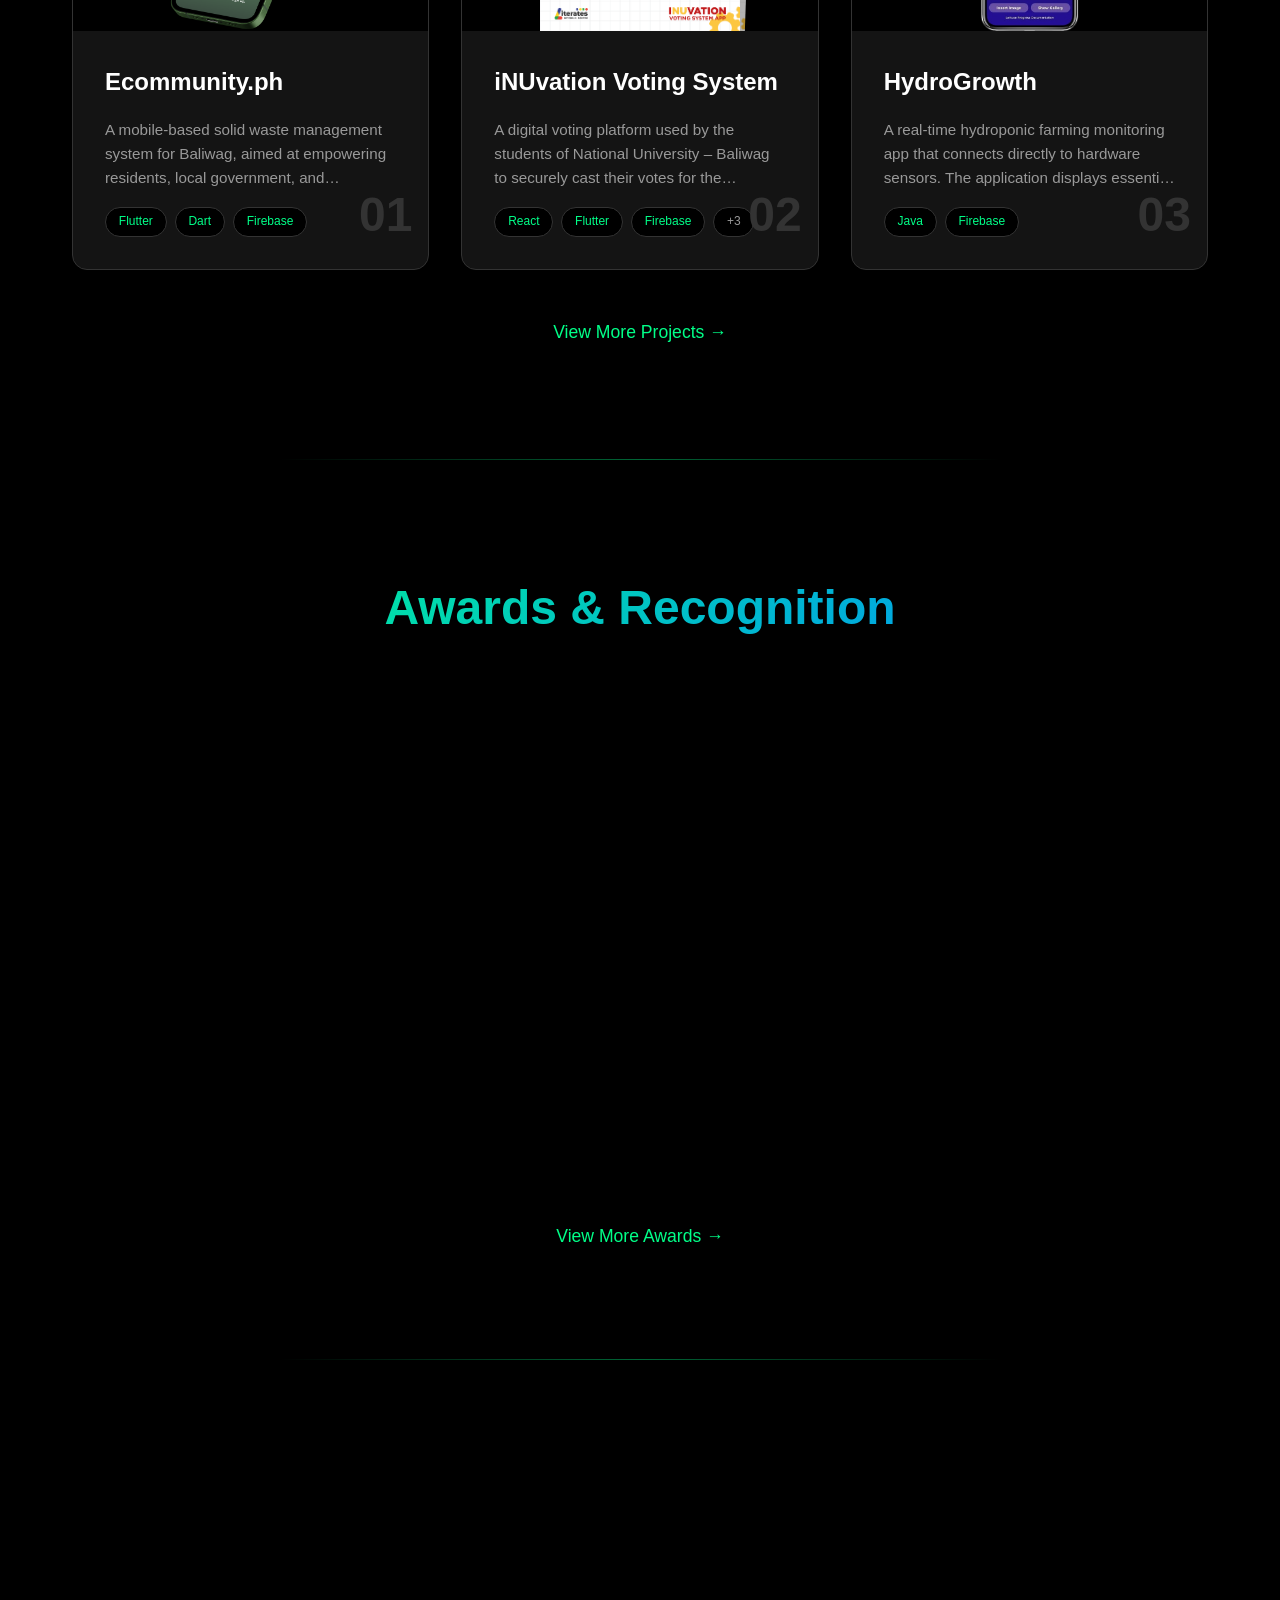
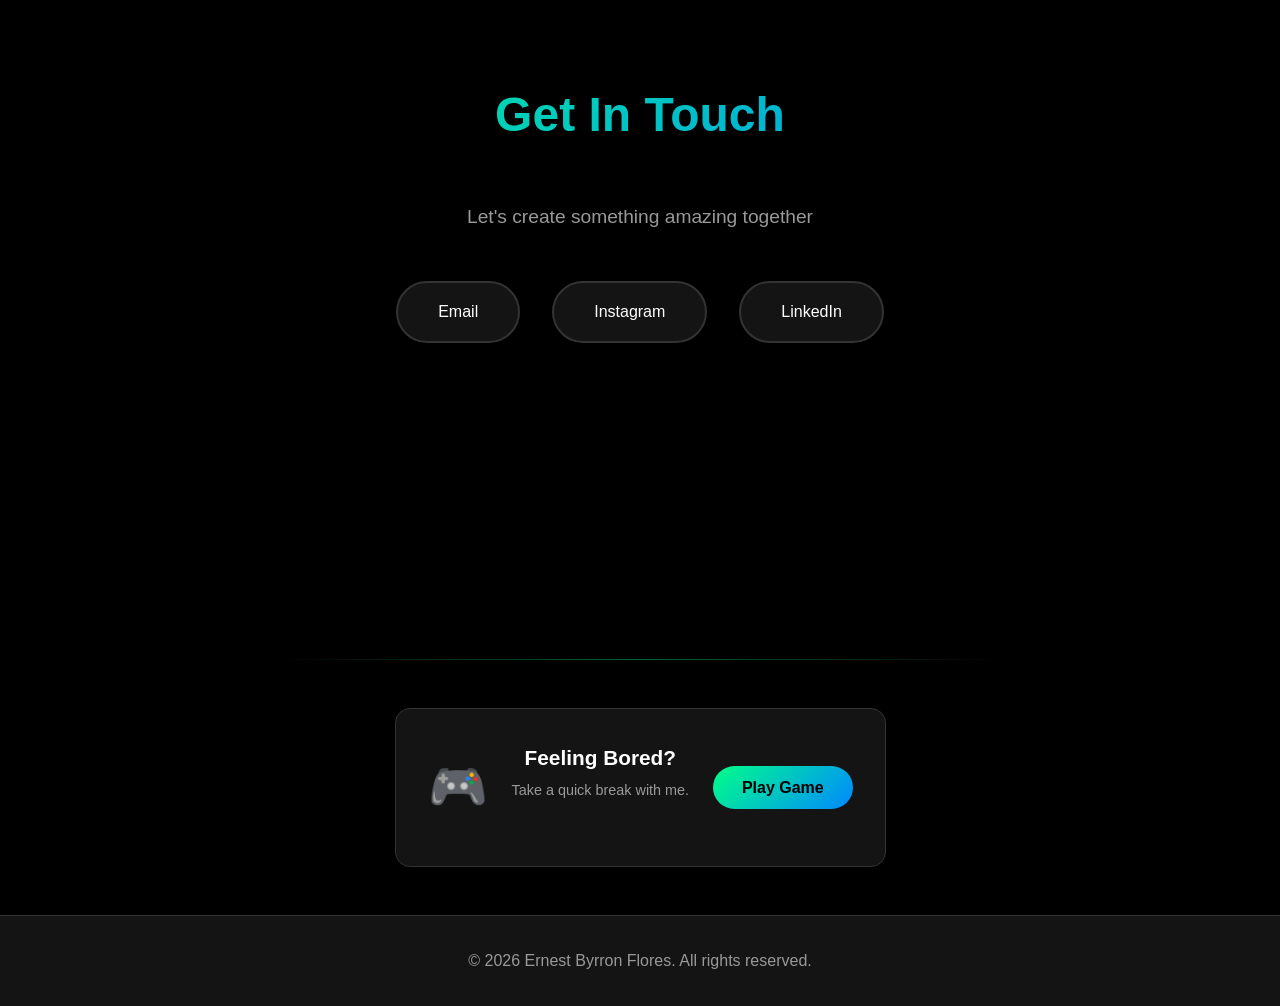
==== commit c4dc8908: "feat: view toggle, timeline experience, modal carousel & animation improvements" ====
--- a/index.html
+++ b/index.html
@@ -265,10 +265,9 @@
             <h2>Awards & Recognition</h2>
             <div class="project-grid">
                 <div class="project-card" onclick="openAwardModal('award1')">
-                    <div class="project-image project-image-triple">
+                    <div class="project-image project-image-dual">
                         <img src="assets/images/awards/magna1.jpg" alt="Magna Cum Laude">
                         <img src="assets/images/awards/magna2.jpg" alt="Magna Cum Laude">
-                        <img src="assets/images/awards/magna3.jpg" alt="Magna Cum Laude">
                     </div>
                     <div class="project-content">
                         <div class="project-number">01</div>
@@ -295,7 +294,7 @@
                     </div>
                     <div class="project-content">
                         <div class="project-number">03</div>
-                        <h3>AWS - Pointwest Gen AI Hackathon - Top 5 Finalist</h3>
+                        <h3>AWS - Pointwest Gen AI Hackathon – Finalist</h3>
                         <p>A competition challenging students to build innovative Generative AI solutions addressing real-world organizational problems...</p>
                     </div>
                 </div>
--- a/styles.css
+++ b/styles.css
@@ -13,10 +13,10 @@
     --primary: #00ff88;
     --secondary: #0088ff;
     --bg-dark: #000000;
-    --bg-card: #0a0a0a;
+    --bg-card: #141414;
     --text-primary: #ffffff;
     --text-secondary: #999999;
-    --border: #1a1a1a;
+    --border: #333333;
 }
 
 [data-theme="light"] {
@@ -54,6 +54,7 @@
     top: 0;
     width: 100%;
     background: rgba(0, 0, 0, 0.8);
+    -webkit-backdrop-filter: blur(20px);
     backdrop-filter: blur(20px);
     padding: 1rem 2rem;
     border-bottom: 1px solid var(--border);
@@ -432,19 +433,20 @@
 
 .hero-avatar {
     flex-shrink: 0;
+    width: 300px;
+    height: 300px;
     border-radius: 50%;
-    filter: drop-shadow(0 0 40px rgba(0, 255, 136, 0.3));
+    box-shadow: 0 0 60px rgba(0, 255, 136, 0.3);
 }
 
 [data-theme="light"] .hero-avatar {
-    filter: drop-shadow(0 10px 30px rgba(0, 102, 204, 0.2));
+    box-shadow: 0 20px 60px rgba(0, 102, 204, 0.2);
 }
 
 .avatar-container {
     width: 300px;
     height: 300px;
     border-radius: 50%;
-    background: radial-gradient(circle at 30% 30%, rgba(0, 255, 136, 0.3), rgba(0, 136, 255, 0.2), transparent);
     display: flex;
     align-items: center;
     justify-content: center;
@@ -887,7 +889,7 @@
     background: var(--bg-card);
     border: 1px solid var(--border);
     border-radius: 15px;
-    transition: transform 0.3s, border-color 0.3s, box-shadow 0.3s;
+    transition: transform 0.3s;
     position: relative;
     overflow: hidden;
     display: flex;
@@ -1142,7 +1144,121 @@
     text-align: center;
     color: var(--text-secondary);
     font-size: 1.2rem;
-    margin-bottom: 4rem;
+    margin-bottom: 2rem;
+}
+
+/* View Toggle Bar */
+.view-toggle-bar {
+    display: flex;
+    justify-content: flex-end;
+    gap: 0.3rem;
+    margin-bottom: 2rem;
+}
+
+.view-toggle-btn {
+    display: flex;
+    align-items: center;
+    gap: 0.5rem;
+    padding: 0.5rem 1rem;
+    background: var(--bg-card);
+    border: 1px solid var(--border);
+    border-radius: 8px;
+    color: var(--text-secondary);
+    font-size: 0.8rem;
+    font-weight: 500;
+    cursor: pointer;
+    transition: all 0.3s ease;
+}
+
+.view-toggle-btn svg {
+    width: 16px;
+    height: 16px;
+}
+
+.view-toggle-btn:hover {
+    border-color: var(--primary);
+    color: var(--text-primary);
+}
+
+.view-toggle-btn.active {
+    background: var(--primary);
+    border-color: var(--primary);
+    color: var(--bg-dark);
+}
+
+@media (max-width: 768px) {
+    .view-toggle-btn {
+        padding: 0.4rem 0.5rem;
+        font-size: 0;
+        gap: 0;
+    }
+
+    .view-toggle-btn svg {
+        width: 14px;
+        height: 14px;
+    }
+}
+
+/* List View */
+.project-grid {
+    transition: grid-template-columns 0.4s ease;
+}
+
+.project-grid .project-card {
+    transition: transform 0.4s cubic-bezier(0.16, 1, 0.3, 1), opacity 0.4s ease, flex-direction 0.4s ease;
+}
+
+.project-grid .project-image {
+    transition: width 0.4s ease, min-width 0.4s ease, height 0.4s ease, border-radius 0.4s ease;
+}
+
+.project-grid .project-content {
+    transition: padding 0.3s ease;
+}
+
+.project-grid.list-view {
+    grid-template-columns: 1fr !important;
+    gap: 1rem;
+}
+
+.project-grid.list-view .project-card {
+    flex-direction: row;
+    align-items: center;
+}
+
+.project-grid.list-view .project-image {
+    width: 120px;
+    min-width: 120px;
+    height: 90px;
+    border-radius: 10px 0 0 10px;
+}
+
+.project-grid.list-view .project-content {
+    padding: 1.2rem 1.5rem;
+}
+
+.project-grid.list-view .project-content h3 {
+    font-size: 1.1rem;
+    margin-bottom: 0.3rem;
+}
+
+.project-grid.list-view .project-content p {
+    font-size: 0.85rem;
+    -webkit-line-clamp: 2;
+    margin-bottom: 0.5rem;
+}
+
+.project-grid.list-view .project-number {
+    font-size: 2rem;
+}
+
+.project-grid.list-view .project-card-tags {
+    gap: 0.3rem;
+}
+
+.project-grid.list-view .card-tag {
+    font-size: 0.7rem;
+    padding: 0.2rem 0.5rem;
 }
 
 .projects-list {
@@ -1347,12 +1463,86 @@
     
     nav.active {
         display: flex;
-        animation: navFadeIn 0.3s ease forwards;
-    }
-
-    @keyframes navFadeIn {
-        from { opacity: 0; }
-        to { opacity: 1; }
+        animation: navSlideIn 0.4s cubic-bezier(0.16, 1, 0.3, 1) forwards;
+    }
+
+    nav.closing {
+        display: flex;
+        animation: navSlideOut 0.5s cubic-bezier(0.7, 0, 0.3, 1) forwards;
+    }
+
+    nav.closing a {
+        animation: navLinkOut 0.25s ease forwards;
+    }
+
+    nav.closing a:nth-child(6) { animation-delay: 0s; }
+    nav.closing a:nth-child(5) { animation-delay: 0.04s; }
+    nav.closing a:nth-child(4) { animation-delay: 0.08s; }
+    nav.closing a:nth-child(3) { animation-delay: 0.12s; }
+    nav.closing a:nth-child(2) { animation-delay: 0.16s; }
+    nav.closing a:nth-child(1) { animation-delay: 0.2s; }
+
+    @keyframes navSlideIn {
+        0% {
+            opacity: 0;
+            transform: scale(0.9) translateY(-20px);
+        }
+        100% {
+            opacity: 1;
+            transform: scale(1) translateY(0);
+        }
+    }
+
+    @keyframes navSlideOut {
+        0% {
+            opacity: 1;
+            transform: scale(1) translateY(0);
+            filter: blur(0);
+        }
+        40% {
+            opacity: 0.6;
+            transform: scale(1.03) translateY(0);
+            filter: blur(0);
+        }
+        100% {
+            opacity: 0;
+            transform: scale(1.1) translateY(0);
+            filter: blur(8px);
+        }
+    }
+
+    @keyframes navLinkOut {
+        0% {
+            opacity: 1;
+            transform: translateX(0) scale(1);
+        }
+        100% {
+            opacity: 0;
+            transform: translateX(30px) scale(0.9);
+        }
+    }
+
+    nav.active a {
+        animation: navLinkFade 0.4s ease forwards;
+        opacity: 0;
+    }
+
+    nav.active a:nth-child(1) { animation-delay: 0.1s; }
+    nav.active a:nth-child(2) { animation-delay: 0.15s; }
+    nav.active a:nth-child(3) { animation-delay: 0.2s; }
+    nav.active a:nth-child(4) { animation-delay: 0.25s; }
+    nav.active a:nth-child(5) { animation-delay: 0.3s; }
+    nav.active a:nth-child(6) { animation-delay: 0.35s; }
+
+    @keyframes navLinkFade {
+        0% {
+            opacity: 0;
+            transform: translateY(15px);
+        }
+        100% {
+            opacity: 1;
+            transform: translateY(0);
+        }
     }
     
     [data-theme="light"] nav {
@@ -1405,6 +1595,11 @@
         text-align: center;
     }
     
+    .hero-avatar {
+        width: 200px;
+        height: 200px;
+    }
+
     .avatar-container {
         width: 200px;
         height: 200px;
@@ -1925,7 +2120,10 @@
 
 /* Modal Styles */
 .modal {
-    display: none;
+    display: flex;
+    justify-content: center;
+    align-items: center;
+    padding: 2rem 1rem;
     position: fixed;
     z-index: 2000;
     left: 0;
@@ -1933,21 +2131,19 @@
     width: 100%;
     height: 100%;
     background: rgba(0, 0, 0, 0.85);
+    -webkit-backdrop-filter: blur(10px);
     backdrop-filter: blur(10px);
-    animation: fadeIn 0.3s ease;
     overflow-y: auto;
+    opacity: 0;
+    visibility: hidden;
+    pointer-events: none;
+    transition: opacity 0.3s ease, visibility 0.3s ease;
 }
 
 .modal.active {
-    display: flex;
-    justify-content: center;
-    align-items: center;
-    padding: 2rem 1rem;
-}
-
-@keyframes fadeIn {
-    from { opacity: 0; }
-    to { opacity: 1; }
+    opacity: 1;
+    visibility: visible;
+    pointer-events: all;
 }
 
 .modal-content {
@@ -1958,22 +2154,20 @@
     max-width: 600px;
     width: 90%;
     position: relative;
-    animation: slideUp 0.3s ease;
+    transform: scale(0.85) translateY(40px);
+    opacity: 0;
+    filter: blur(4px);
+    transition: transform 0.5s cubic-bezier(0.16, 1, 0.3, 1), opacity 0.4s ease, filter 0.4s ease, border-radius 0.4s ease;
+}
+
+.modal.active .modal-content {
+    transform: scale(1) translateY(0);
+    opacity: 1;
+    filter: blur(0);
 }
 
 .game-modal {
     max-width: 700px;
-}
-
-@keyframes slideUp {
-    from {
-        opacity: 0;
-        transform: translateY(50px);
-    }
-    to {
-        opacity: 1;
-        transform: translateY(0);
-    }
 }
 
 .close-modal {
@@ -2487,7 +2681,6 @@
 
 .project-modal-image {
     width: 100%;
-    max-height: 350px;
     overflow: hidden;
     border-radius: 10px;
     margin-bottom: 2rem;
@@ -2495,13 +2688,102 @@
     display: flex;
     align-items: center;
     justify-content: center;
+    cursor: pointer;
 }
 
 .project-modal-images {
-    display: grid;
-    grid-template-columns: repeat(auto-fit, minmax(300px, 1fr));
-    gap: 1rem;
+    position: relative;
     margin-bottom: 2rem;
+    overflow: hidden;
+    border-radius: 10px;
+}
+
+.modal-carousel {
+    display: flex;
+    transition: transform 0.4s cubic-bezier(0.16, 1, 0.3, 1);
+    touch-action: pan-y;
+}
+
+.modal-carousel .carousel-slide {
+    min-width: 100%;
+    background: var(--bg-dark);
+    border-radius: 10px;
+    display: flex;
+    align-items: center;
+    justify-content: center;
+    cursor: pointer;
+}
+
+.modal-carousel .carousel-slide img {
+    width: 100%;
+    height: auto;
+    object-fit: contain;
+    max-height: 400px;
+    border-radius: 10px;
+}
+
+.modal-carousel-dots {
+    display: flex;
+    justify-content: center;
+    gap: 0.5rem;
+    margin-top: 0.8rem;
+}
+
+.carousel-arrow {
+    position: absolute;
+    top: 50%;
+    transform: translateY(-50%);
+    background: rgba(0, 0, 0, 0.5);
+    color: #ffffff;
+    border: none;
+    width: 32px;
+    height: 32px;
+    border-radius: 50%;
+    font-size: 1.4rem;
+    cursor: pointer;
+    display: flex;
+    align-items: center;
+    justify-content: center;
+    transition: all 0.2s;
+    z-index: 5;
+    line-height: 1;
+}
+
+.carousel-arrow:hover {
+    background: rgba(0, 0, 0, 0.8);
+    transform: translateY(-50%) scale(1.1);
+}
+
+.carousel-prev {
+    left: 8px;
+}
+
+.carousel-next {
+    right: 8px;
+}
+
+[data-theme="light"] .carousel-arrow {
+    background: rgba(255, 255, 255, 0.7);
+    color: #333;
+}
+
+[data-theme="light"] .carousel-arrow:hover {
+    background: rgba(255, 255, 255, 0.95);
+}
+
+.modal-carousel-dot {
+    width: 8px;
+    height: 8px;
+    border-radius: 50%;
+    background: var(--border);
+    transition: all 0.3s;
+    cursor: pointer;
+}
+
+.modal-carousel-dot.active {
+    background: var(--primary);
+    width: 20px;
+    border-radius: 4px;
 }
 
 .project-modal-images .project-modal-image {
@@ -2512,7 +2794,90 @@
     width: 100%;
     height: auto;
     object-fit: contain;
-    max-height: 350px;
+    max-height: 400px;
+    border-radius: 10px;
+}
+
+/* Fullscreen image viewer */
+.fullscreen-viewer {
+    display: none;
+    position: fixed;
+    inset: 0;
+    z-index: 3000;
+    background: rgba(0, 0, 0, 0.95);
+    align-items: center;
+    justify-content: center;
+    padding: 1rem;
+}
+
+.fullscreen-viewer.active {
+    display: flex;
+}
+
+.fullscreen-viewer img {
+    max-width: 90%;
+    max-height: 85vh;
+    object-fit: contain;
+    border-radius: 8px;
+    user-select: none;
+}
+
+.fs-close {
+    position: absolute;
+    top: 1rem;
+    right: 1.5rem;
+    background: none;
+    border: none;
+    color: #fff;
+    font-size: 2.5rem;
+    cursor: pointer;
+    z-index: 10;
+    opacity: 0.7;
+    transition: opacity 0.2s;
+}
+
+.fs-close:hover {
+    opacity: 1;
+}
+
+.fs-arrow {
+    position: absolute;
+    top: 50%;
+    transform: translateY(-50%);
+    background: rgba(255, 255, 255, 0.1);
+    border: none;
+    color: #fff;
+    width: 44px;
+    height: 44px;
+    border-radius: 50%;
+    font-size: 2rem;
+    cursor: pointer;
+    display: flex;
+    align-items: center;
+    justify-content: center;
+    transition: background 0.2s;
+    z-index: 10;
+}
+
+.fs-arrow:hover {
+    background: rgba(255, 255, 255, 0.25);
+}
+
+.fs-prev {
+    left: 1rem;
+}
+
+.fs-next {
+    right: 1rem;
+}
+
+.fs-counter {
+    position: absolute;
+    bottom: 1.5rem;
+    left: 50%;
+    transform: translateX(-50%);
+    color: rgba(255, 255, 255, 0.6);
+    font-size: 0.9rem;
 }
 
 .project-modal-info h3 {
@@ -2532,6 +2897,16 @@
     line-height: 1.8;
     color: var(--text-secondary);
     margin-bottom: 1.5rem;
+}
+
+.project-description ul {
+    padding-left: 1.2rem;
+    margin-top: 0.5rem;
+}
+
+.project-description li {
+    color: var(--text-secondary);
+    line-height: 1.8;
 }
 
 .project-link {
@@ -2778,15 +3153,16 @@
     }
     
     .project-modal-image {
-        max-height: 200px;
         border-radius: 8px;
         margin-bottom: 1.5rem;
     }
     
     .project-modal-images {
-        grid-template-columns: 1fr;
-        gap: 1rem;
         margin-bottom: 1.5rem;
+    }
+    
+    .modal-carousel .carousel-slide img {
+        max-height: 280px;
     }
     
     .project-modal-info h3 {
@@ -2871,6 +3247,199 @@
 }
 
 /* Experience & Leadership Specific Styles */
+
+/* Timeline / Roadmap */
+.timeline {
+    position: relative;
+    max-width: 700px;
+    margin: 0 auto;
+    padding: 2rem 0;
+}
+
+.timeline::before {
+    content: '';
+    position: absolute;
+    left: 20px;
+    top: 0;
+    bottom: 0;
+    width: 2px;
+    background: linear-gradient(to bottom, var(--primary), var(--secondary), var(--primary));
+    opacity: 0.5;
+}
+
+.timeline-item {
+    position: relative;
+    padding-left: 60px;
+    padding-bottom: 2.5rem;
+    cursor: pointer;
+    transition: transform 0.3s ease;
+}
+
+.timeline-item:last-child {
+    padding-bottom: 0;
+}
+
+.timeline-item:hover {
+    transform: translateX(5px);
+}
+
+.timeline-item:hover .timeline-dot {
+    transform: scale(1.5);
+    box-shadow: 0 0 20px var(--primary);
+}
+
+.timeline-item:hover .timeline-content {
+    border-color: var(--primary);
+    box-shadow: 0 10px 30px rgba(0, 255, 136, 0.12);
+}
+
+.timeline-dot {
+    position: absolute;
+    left: 13px;
+    top: 1.5rem;
+    width: 16px;
+    height: 16px;
+    border-radius: 50%;
+    background: var(--primary);
+    border: 3px solid var(--bg-dark);
+    box-shadow: 0 0 0 2px var(--primary);
+    transition: transform 0.3s ease, box-shadow 0.3s ease;
+    z-index: 1;
+}
+
+.timeline-dot.dot-leadership {
+    background: var(--secondary);
+    box-shadow: 0 0 0 2px var(--secondary);
+}
+
+.timeline-item:hover .dot-leadership {
+    box-shadow: 0 0 20px var(--secondary);
+}
+
+.timeline-header {
+    display: flex;
+    justify-content: space-between;
+    align-items: center;
+    margin-bottom: 0.8rem;
+}
+
+.timeline-date {
+    font-size: 0.8rem;
+    font-weight: 600;
+    color: var(--primary);
+    letter-spacing: 0.5px;
+}
+
+.timeline-badge {
+    font-size: 0.7rem;
+    font-weight: 600;
+    padding: 0.25rem 0.7rem;
+    border-radius: 20px;
+    text-transform: uppercase;
+    letter-spacing: 0.5px;
+}
+
+.badge-experience {
+    background: rgba(0, 255, 136, 0.1);
+    color: var(--primary);
+    border: 1px solid rgba(0, 255, 136, 0.3);
+}
+
+.badge-leadership {
+    background: rgba(0, 136, 255, 0.1);
+    color: var(--secondary);
+    border: 1px solid rgba(0, 136, 255, 0.3);
+}
+
+.timeline-content {
+    background: var(--bg-card);
+    border: 1px solid var(--border);
+    border-radius: 12px;
+    padding: 1.5rem;
+    transition: border-color 0.3s, box-shadow 0.3s;
+    position: relative;
+    overflow: hidden;
+}
+
+.timeline-content::before {
+    content: '';
+    position: absolute;
+    top: 0;
+    left: 0;
+    width: 3px;
+    height: 100%;
+    background: linear-gradient(to bottom, var(--primary), var(--secondary));
+    opacity: 0;
+    transition: opacity 0.3s;
+}
+
+.timeline-item:hover .timeline-content::before {
+    opacity: 1;
+}
+
+.timeline-content h3 {
+    font-size: 1.2rem;
+    color: var(--text-primary);
+    margin-bottom: 0.3rem;
+}
+
+.timeline-company {
+    color: var(--text-secondary);
+    font-size: 0.95rem;
+    font-style: italic;
+    margin-bottom: 0.5rem;
+}
+
+.timeline-desc {
+    color: var(--text-secondary);
+    font-size: 0.85rem;
+    line-height: 1.5;
+    opacity: 0.8;
+}
+
+[data-theme="light"] .timeline-item:hover .timeline-content {
+    box-shadow: 0 10px 30px rgba(0, 153, 77, 0.1);
+}
+
+[data-theme="light"] .badge-experience {
+    background: rgba(0, 153, 77, 0.08);
+    border-color: rgba(0, 153, 77, 0.2);
+}
+
+[data-theme="light"] .badge-leadership {
+    background: rgba(0, 102, 204, 0.08);
+    border-color: rgba(0, 102, 204, 0.2);
+}
+
+@media (max-width: 768px) {
+    .timeline::before {
+        left: 12px;
+    }
+    
+    .timeline-item {
+        padding-left: 45px;
+    }
+    
+    .timeline-dot {
+        left: 5px;
+        width: 14px;
+        height: 14px;
+    }
+    
+    .timeline-content {
+        padding: 1.2rem;
+    }
+    
+    .timeline-content h3 {
+        font-size: 1.05rem;
+    }
+
+    .timeline-header {
+        flex-direction: column;
+        align-items: flex-start;
+        gap: 0.4rem;
+    }
+}
 .experience-badge {
     position: absolute;
     bottom: 0rem;
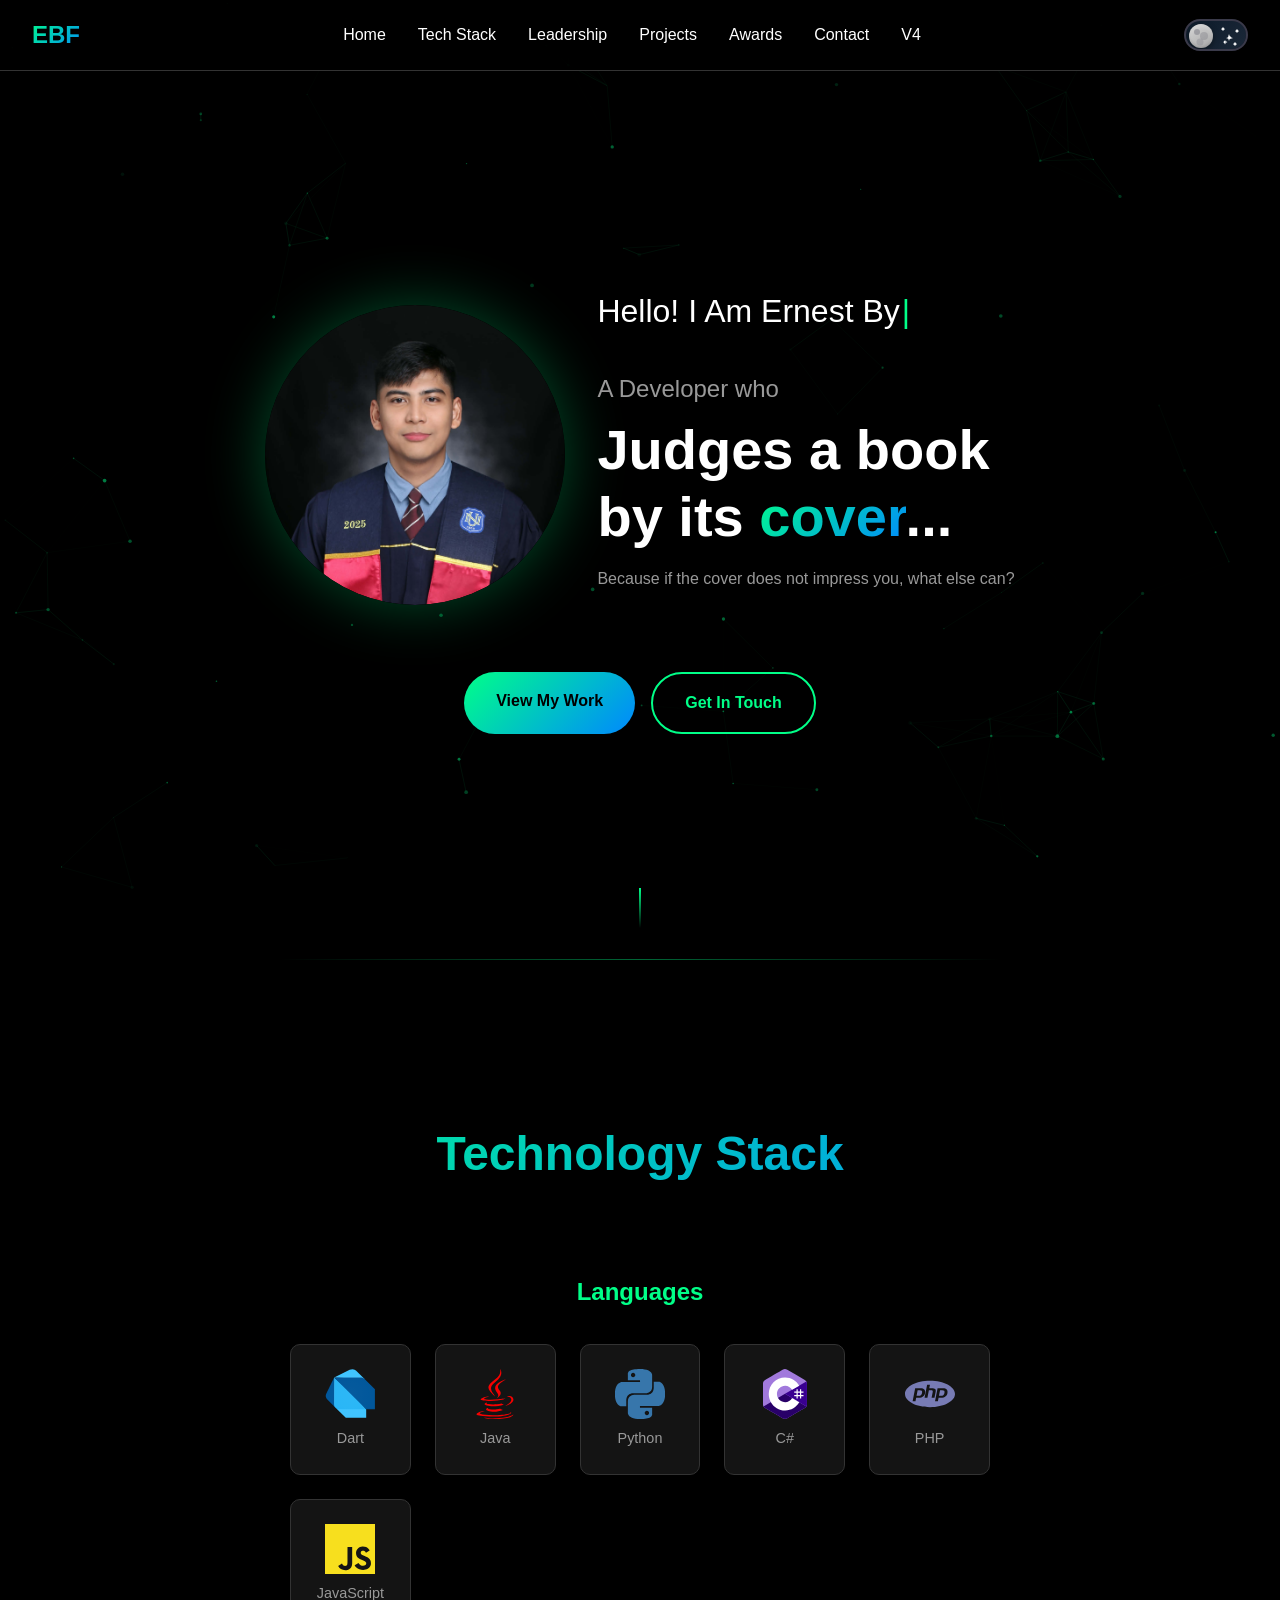
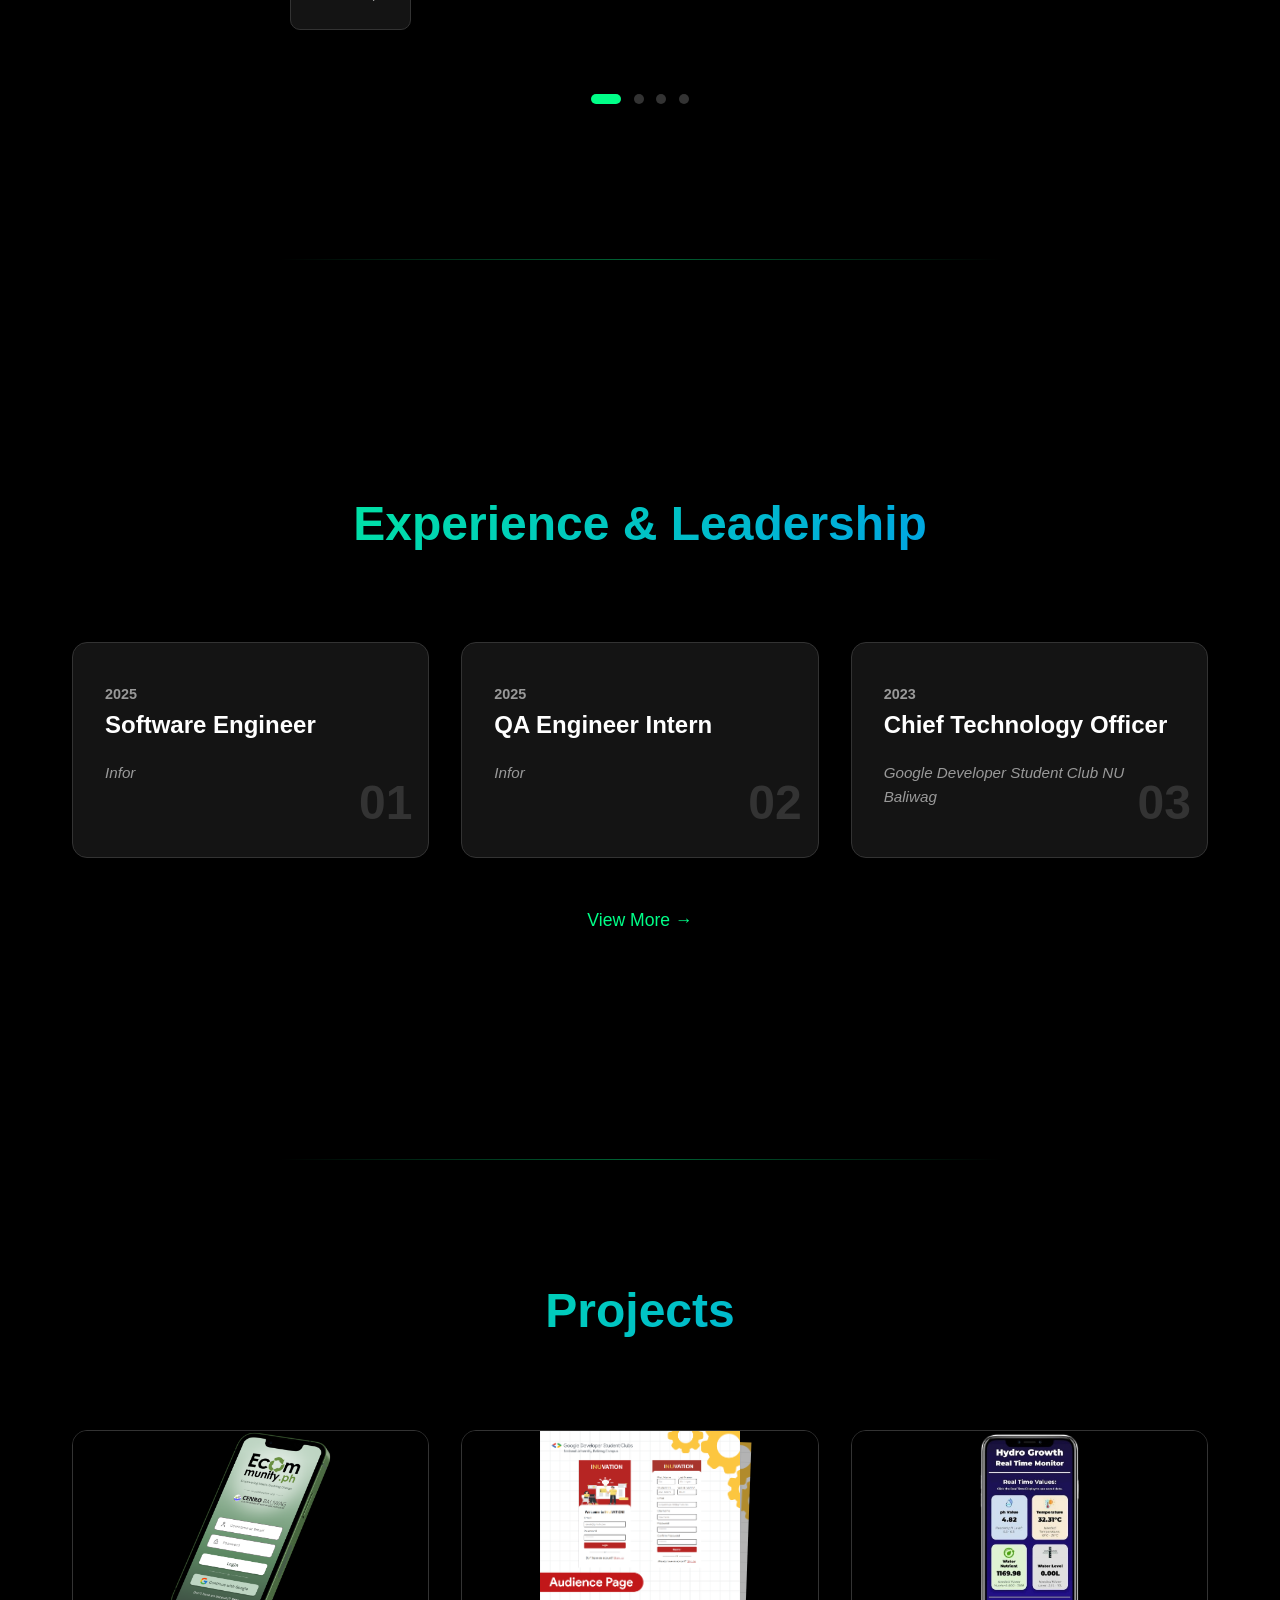
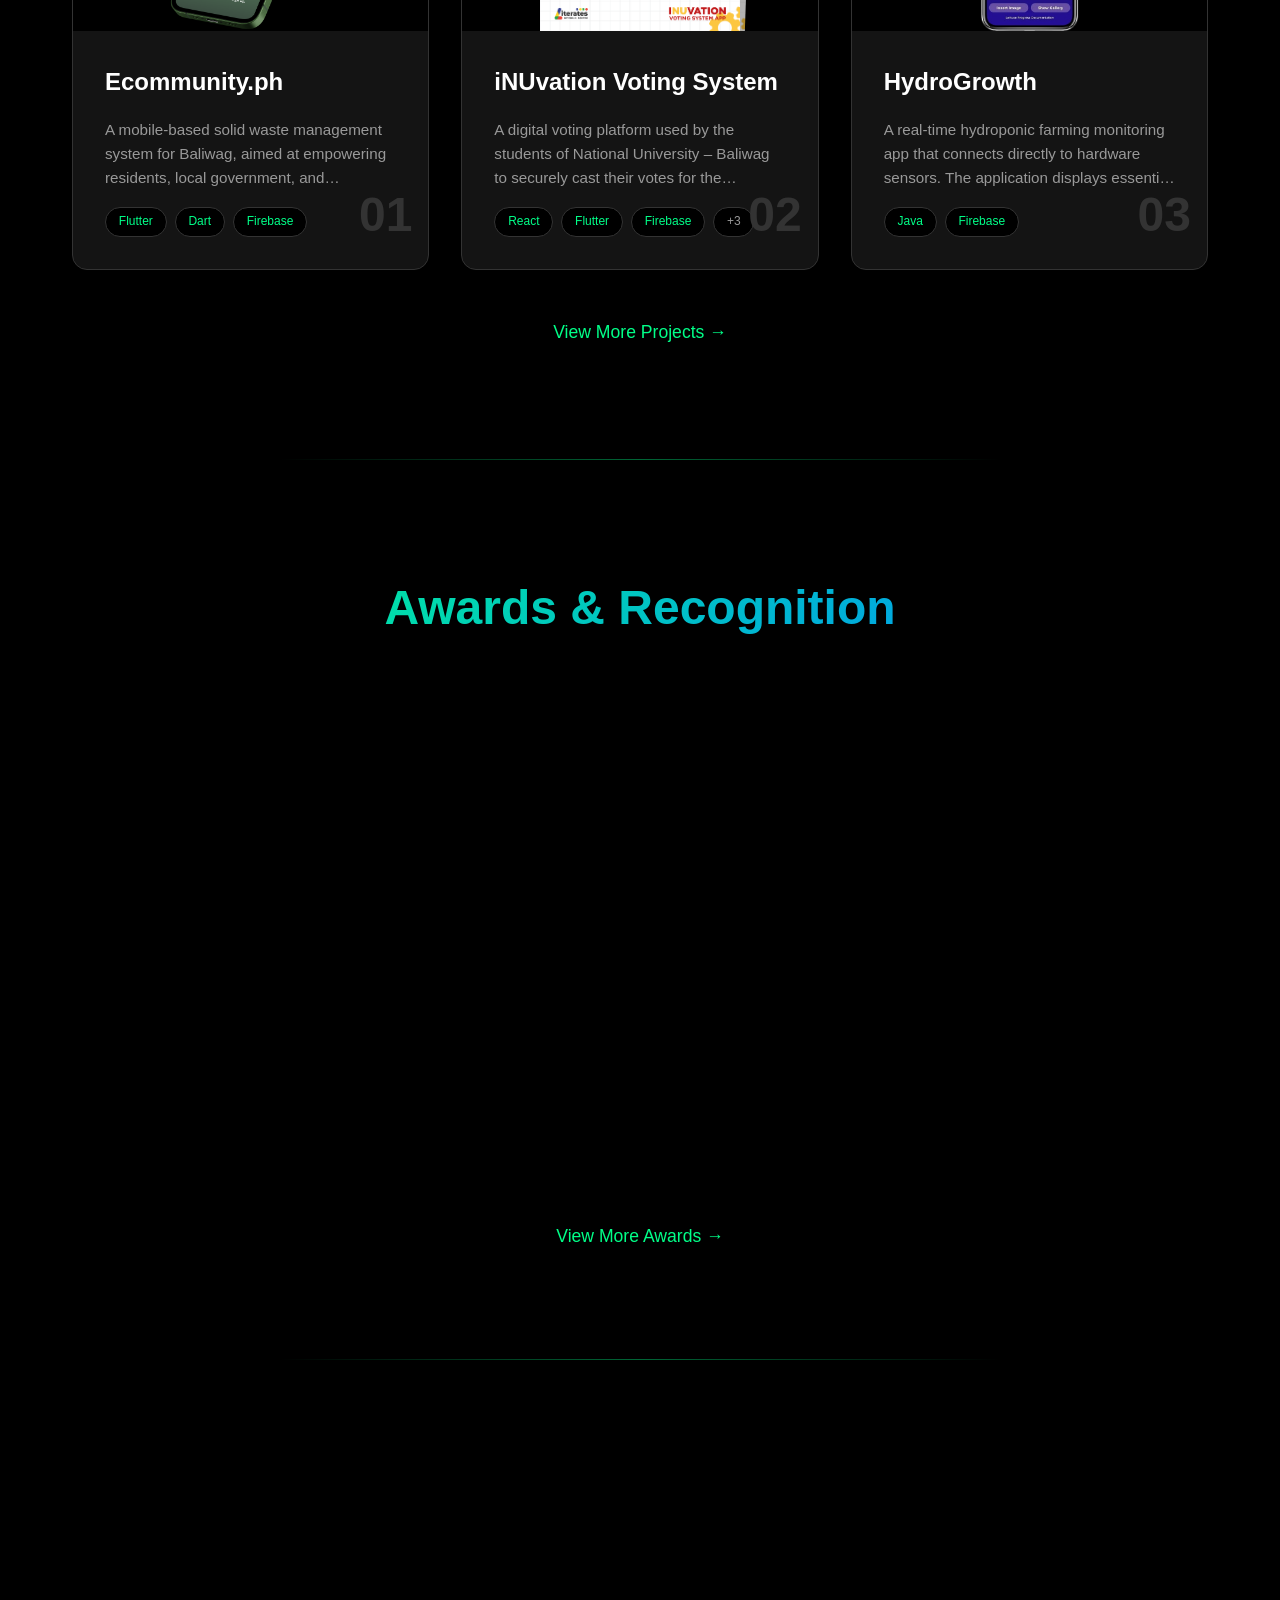
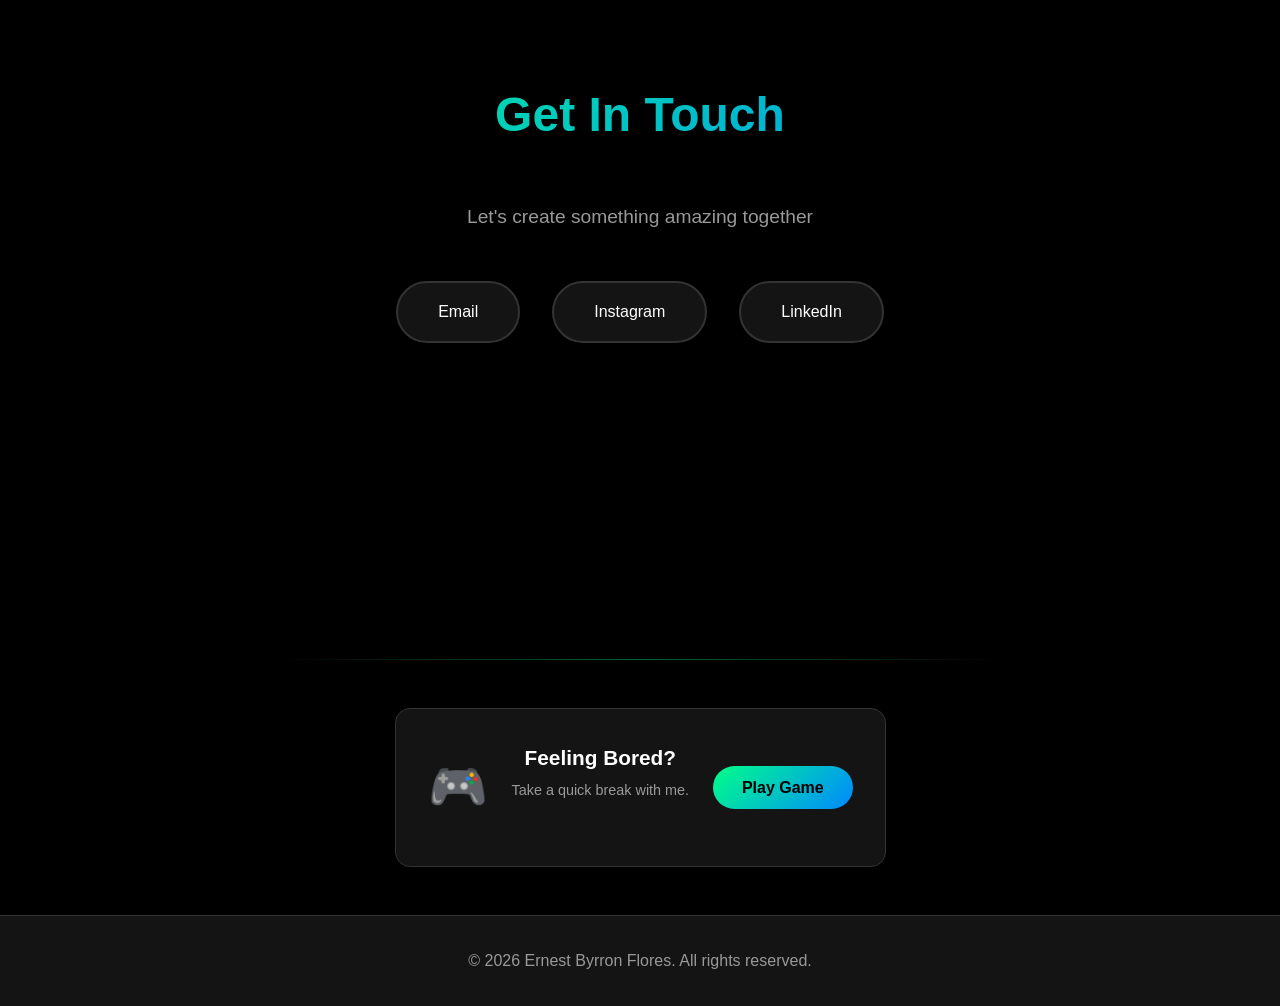
==== commit 9ec4fa6a: "feat: add V4 portfolio experience Co-authored-by: Copilot <223556219+Copilot@users.noreply.github.co" ====
--- a/index.html
+++ b/index.html
@@ -4,6 +4,14 @@
     <meta charset="UTF-8">
     <meta name="viewport" content="width=device-width, initial-scale=1.0">
     <title>Ernest Byrron Flores - Developer & Designer</title>
+    <meta property="og:type" content="website">
+    <meta property="og:url" content="https://ernestbyrron.vercel.app/">
+    <meta property="og:title" content="Ernest Byrron Flores - Developer &amp; Designer">
+    <meta property="og:description" content="Software engineer building apps, enterprise software, and connected experiences.">
+    <meta property="og:image" content="https://ernestbyrron.vercel.app/v4/assets/portraits/ernest1.png">
+    <meta property="og:image:alt" content="Ernest Byrron Flores">
+    <meta name="twitter:card" content="summary_large_image">
+    <meta name="twitter:image" content="https://ernestbyrron.vercel.app/v4/assets/portraits/ernest1.png">
     <link rel="stylesheet" href="styles.css?v=3">
     <script>
         // Apply saved theme immediately to prevent flash
@@ -25,6 +33,7 @@
             <a href="#projects">Projects</a>
             <a href="#awards">Awards</a>
             <a href="#contact">Contact</a>
+            <a href="v4/index.html" aria-label="Open portfolio version 4">V4</a>
         </nav>
         <div class="header-actions">
             <button class="theme-toggle" aria-label="Toggle dark/light mode" onclick="toggleTheme()">
--- a/styles.css
+++ b/styles.css
@@ -459,12 +459,10 @@
     height: 100%;
     object-fit: cover;
     border-radius: 50%;
-    filter: drop-shadow(0 0 20px rgba(0, 255, 136, 0.5));
 }
 
 .avatar-emoji {
     font-size: 150px;
-    filter: drop-shadow(0 0 20px rgba(0, 255, 136, 0.5));
 }
 
 /* Avatar image swap for light/dark mode */
@@ -3611,12 +3609,10 @@
 }
 
 [data-theme="light"] .avatar-container {
-    background: radial-gradient(circle at 30% 30%, rgba(0, 153, 77, 0.15), rgba(0, 102, 204, 0.1), transparent);
 }
 
 [data-theme="light"] .avatar-dark,
 [data-theme="light"] .avatar-light {
-    filter: drop-shadow(0 10px 25px rgba(0, 0, 0, 0.15));
 }
 
 [data-theme="light"] .cta-button {
